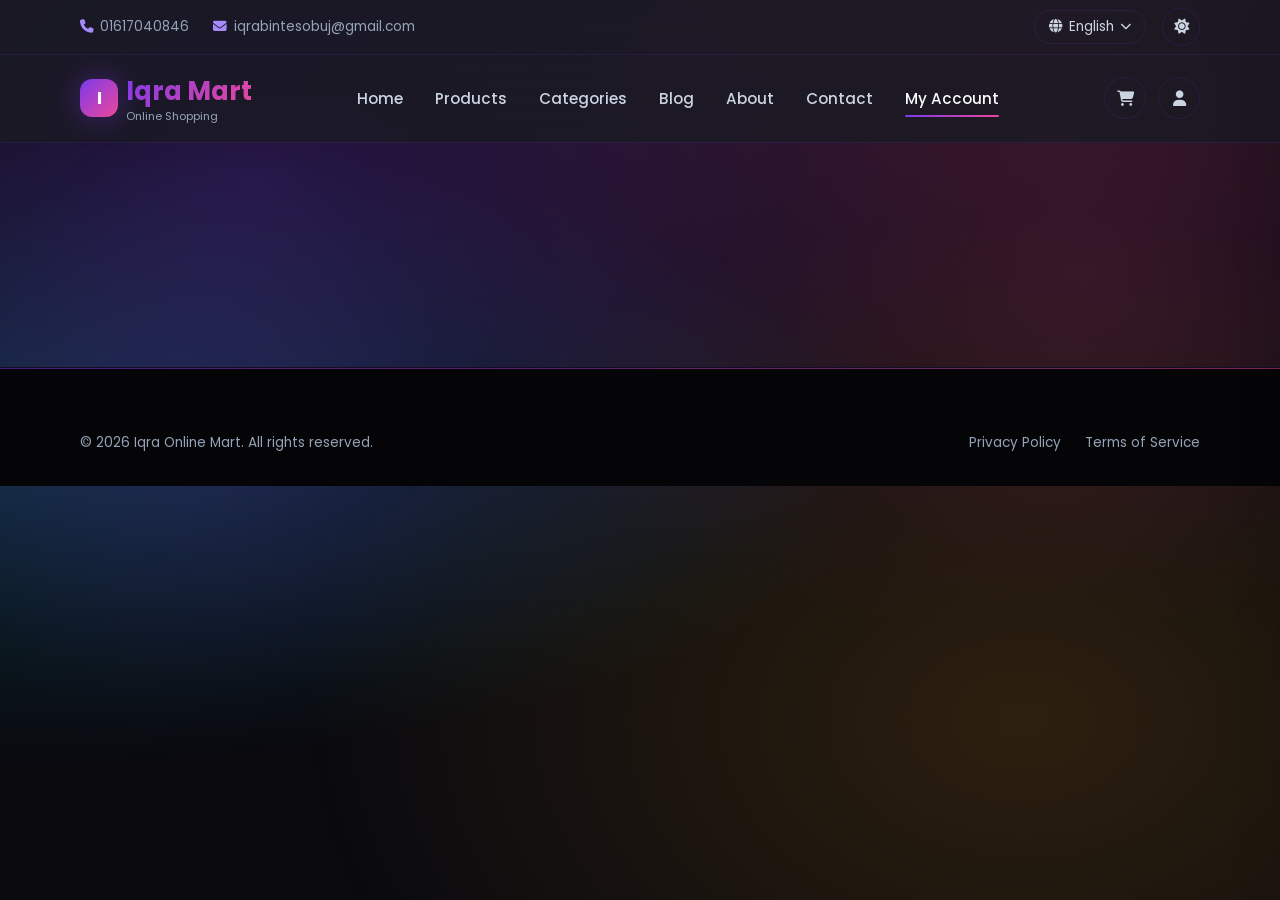
==== account.html @ 0fa026f9 "Add customer login/register, restrict to EN/BN, update contact info - New /account.html with profile" ====
<!DOCTYPE html>
<html lang="en">
<head>
    <meta charset="UTF-8">
    <meta name="viewport" content="width=device-width, initial-scale=1.0">
    <title>My Account - Iqra Online Mart</title>
    <link rel="preconnect" href="https://fonts.googleapis.com">
    <link rel="preconnect" href="https://fonts.gstatic.com" crossorigin>
    <link href="https://fonts.googleapis.com/css2?family=Poppins:wght@300;400;500;600;700;800&display=swap" rel="stylesheet">
    <link rel="stylesheet" href="https://cdnjs.cloudflare.com/ajax/libs/font-awesome/6.4.0/css/all.min.css">
    <link rel="stylesheet" href="styles.css">
</head>
<body>
    <!-- Top Bar -->
    <div class="topbar">
        <div class="container topbar-inner">
            <div class="topbar-info">
                <span><i class="fas fa-phone"></i> 01617040846</span>
                <span><i class="fas fa-envelope"></i> iqrabintesobuj@gmail.com</span>
            </div>
            <div class="topbar-actions">
                <div class="lang-selector">
                    <button id="langBtn" class="lang-btn"><i class="fas fa-globe"></i> <span id="currentLangLabel">English</span> <i class="fas fa-chevron-down" style="font-size:0.7rem"></i></button>
                    <div id="langDropdown" class="lang-dropdown">
                        <button data-lang="en" class="lang-option active">🇬🇧 English</button>
                        <button data-lang="bn" class="lang-option">🇧🇩 বাংলা</button>
                    </div>
                </div>
                <button id="themeToggle" class="theme-toggle"><i class="fas fa-moon"></i></button>
            </div>
        </div>
    </div>

    <!-- Header -->
    <header>
        <div class="container header-inner">
            <a href="index.html" class="logo">
                <div class="logo-mark">I</div>
                <div>
                    <div class="logo-text">Iqra Mart</div>
                    <div class="logo-sub">Online Shopping</div>
                </div>
            </a>
            <nav>
                <ul class="nav-links">
                    <li><a href="index.html" data-i18n="home">Home</a></li>
                    <li><a href="index.html#products" data-i18n="products">Products</a></li>
                    <li><a href="index.html#categories" data-i18n="categories">Categories</a></li>
                    <li><a href="blog.html" data-i18n="blog">Blog</a></li>
                    <li><a href="index.html#about" data-i18n="about">About</a></li>
                    <li><a href="contact.html" data-i18n="contact">Contact</a></li>
                    <li><a href="account.html" class="active" data-i18n="myAccount">My Account</a></li>
                </ul>
            </nav>
            <div class="header-actions">
                <button id="cartBtn" class="icon-btn" title="Cart">
                    <i class="fas fa-shopping-cart"></i>
                    <span class="cart-badge badge" style="display:none">0</span>
                </button>
                <button id="accountBtn" class="icon-btn" title="Account"><i class="fas fa-user"></i></button>
                <button id="mobileMenuBtn" class="mobile-menu-btn"><i class="fas fa-bars"></i></button>
            </div>
        </div>
    </header>

    <!-- Account Section -->
    <section class="section">
        <div class="container">
            <!-- If not logged in, show login prompt -->
            <div id="accountLoggedOut" style="display:none">
                <div class="section-header">
                    <div class="section-tag">🔒 Account Required</div>
                    <h2 class="section-title"><span data-i18n="signInTitle">Welcome back!</span></h2>
                    <p class="section-subtitle" data-i18n="signInPrompt">Sign in to view your orders, profile, and saved addresses.</p>
                </div>
                <div style="max-width:480px;margin:0 auto;">
                    <form id="loginFormPage" class="auth-form">
                        <div class="form-group">
                            <label class="form-label" data-i18n="email">Email</label>
                            <input class="form-input" name="email" type="email" required>
                        </div>
                        <div class="form-group">
                            <label class="form-label" data-i18n="password">Password</label>
                            <input class="form-input" name="password" type="password" required minlength="4">
                        </div>
                        <button type="submit" class="btn btn-lg" style="width:100%;"><i class="fas fa-sign-in-alt"></i> <span data-i18n="signIn">Sign In</span></button>
                        <p class="auth-switch" data-i18n="noAccount">Don't have an account? <a href="#" id="gotoRegister" data-i18n="register">Register</a></p>
                    </form>
                </div>
            </div>

            <!-- If logged in, show dashboard -->
            <div id="accountLoggedIn" style="display:none">
                <div class="section-header">
                    <div class="section-tag">👋 <span data-i18n="welcomeBack">Welcome back!</span></div>
                    <h2 class="section-title"><span id="userGreeting">Hello</span></h2>
                    <p class="section-subtitle" data-i18n="accountDashboardSubtitle">Manage your profile, orders, and addresses.</p>
                </div>

                <div class="account-tabs">
                    <button class="account-tab active" data-pane="profile" data-i18n="profile">Profile</button>
                    <button class="account-tab" data-pane="orders" data-i18n="orders">Orders</button>
                    <button class="account-tab" data-pane="addresses" data-i18n="addresses">Addresses</button>
                    <button class="account-tab" data-pane="security" data-i18n="security">Security</button>
                </div>

                <!-- Profile pane -->
                <div class="account-pane active" data-pane="profile">
                    <form id="profileForm" class="auth-form">
                        <div class="form-row">
                            <div class="form-group">
                                <label class="form-label" data-i18n="firstName">First Name</label>
                                <input class="form-input" name="firstName" required>
                            </div>
                            <div class="form-group">
                                <label class="form-label" data-i18n="lastName">Last Name</label>
                                <input class="form-input" name="lastName" required>
                            </div>
                        </div>
                        <div class="form-group">
                            <label class="form-label" data-i18n="email">Email</label>
                            <input class="form-input" name="email" type="email" required>
                        </div>
                        <div class="form-group">
                            <label class="form-label" data-i18n="phone">Phone</label>
                            <input class="form-input" name="phone" type="tel">
                        </div>
                        <button type="submit" class="btn"><i class="fas fa-save"></i> <span data-i18n="saveChanges">Save Changes</span></button>
                    </form>
                </div>

                <!-- Orders pane -->
                <div class="account-pane" data-pane="orders">
                    <div id="userOrders"></div>
                </div>

                <!-- Addresses pane -->
                <div class="account-pane" data-pane="addresses">
                    <form id="addressForm" class="auth-form">
                        <h3 data-i18n="defaultAddress">Default Address</h3>
                        <div class="form-group">
                            <label class="form-label" data-i18n="address">Address</label>
                            <input class="form-input" name="address" placeholder="House, Road, Area">
                        </div>
                        <div class="form-row">
                            <div class="form-group">
                                <label class="form-label" data-i18n="city">City</label>
                                <input class="form-input" name="city">
                            </div>
                            <div class="form-group">
                                <label class="form-label" data-i18n="zipCode">Zip Code</label>
                                <input class="form-input" name="zip">
                            </div>
                        </div>
                        <button type="submit" class="btn"><i class="fas fa-save"></i> <span data-i18n="saveAddress">Save Address</span></button>
                    </form>
                </div>

                <!-- Security pane -->
                <div class="account-pane" data-pane="security">
                    <form id="passwordForm" class="auth-form">
                        <h3 data-i18n="changePassword">Change Password</h3>
                        <div class="form-group">
                            <label class="form-label" data-i18n="currentPassword">Current Password</label>
                            <input class="form-input" name="currentPassword" type="password" required minlength="4">
                        </div>
                        <div class="form-group">
                            <label class="form-label" data-i18n="newPassword">New Password</label>
                            <input class="form-input" name="newPassword" type="password" required minlength="4">
                        </div>
                        <div class="form-group">
                            <label class="form-label" data-i18n="confirmPassword">Confirm Password</label>
                            <input class="form-input" name="confirmPassword" type="password" required minlength="4">
                        </div>
                        <button type="submit" class="btn"><i class="fas fa-lock"></i> <span data-i18n="updatePassword">Update Password</span></button>
                    </form>
                    <hr style="margin:2rem 0;border-color:var(--border-color)">
                    <button id="logoutBtn" class="btn btn-secondary" style="background:var(--danger);color:white;"><i class="fas fa-sign-out-alt"></i> <span data-i18n="logout">Logout</span></button>
                </div>
            </div>
        </div>
    </section>

    <!-- Footer -->
    <footer>
        <div class="container">
            <div class="footer-bottom" style="border-top:none;padding-top:0;">
                <div>© 2026 Iqra Online Mart. All rights reserved.</div>
                <div class="footer-bottom-links">
                    <a href="#">Privacy Policy</a>
                    <a href="#">Terms of Service</a>
                </div>
            </div>
        </div>
    </footer>

    <!-- Cart Drawer -->
    <div id="cartDrawerOverlay" class="cart-drawer-overlay"></div>
    <div id="cartDrawer" class="cart-drawer">
        <div class="cart-drawer-header">
            <h3><i class="fas fa-shopping-cart"></i> <span data-i18n="cart">Cart</span></h3>
            <button id="cartClose" class="modal-close"><i class="fas fa-times"></i></button>
        </div>
        <div class="cart-drawer-body" id="cartDrawerBody"></div>
        <div class="cart-drawer-footer">
            <div class="cart-total-row">
                <span class="label" data-i18n="total">Total</span>
                <span class="total" id="cartTotalValue">৳0</span>
            </div>
            <button id="checkoutBtn" class="btn btn-lg" style="width:100%;"><i class="fas fa-lock"></i> <span data-i18n="checkout">Checkout</span></button>
        </div>
    </div>

    <!-- Auth Modal (Login / Register) -->
    <div id="authModal" class="modal" aria-hidden="true">
        <div class="modal-content auth-modal-content">
            <button id="authClose" class="modal-close"><i class="fas fa-times"></i></button>
            <div class="auth-tabs">
                <button class="auth-tab active" data-tab="login" data-i18n="signIn">Sign In</button>
                <button class="auth-tab" data-tab="register" data-i18n="register">Register</button>
            </div>
            <form id="loginForm" class="auth-form" data-pane="login">
                <h3 data-i18n="signInTitle">Welcome back!</h3>
                <div class="form-group">
                    <label class="form-label" data-i18n="email">Email</label>
                    <input class="form-input" name="email" type="email" required>
                </div>
                <div class="form-group">
                    <label class="form-label" data-i18n="password">Password</label>
                    <input class="form-input" name="password" type="password" required minlength="4">
                </div>
                <button type="submit" class="btn btn-lg" style="width:100%;"><i class="fas fa-sign-in-alt"></i> <span data-i18n="signIn">Sign In</span></button>
                <p class="auth-switch" data-i18n="noAccount">Don't have an account? <a href="#" data-switch="register" data-i18n="register">Register</a></p>
            </form>
            <form id="registerForm" class="auth-form" data-pane="register" style="display:none">
                <h3 data-i18n="registerTitle">Create your account</h3>
                <div class="form-row">
                    <div class="form-group">
                        <label class="form-label" data-i18n="firstName">First Name</label>
                        <input class="form-input" name="firstName" required>
                    </div>
                    <div class="form-group">
                        <label class="form-label" data-i18n="lastName">Last Name</label>
                        <input class="form-input" name="lastName" required>
                    </div>
                </div>
                <div class="form-group">
                    <label class="form-label" data-i18n="email">Email</label>
                    <input class="form-input" name="email" type="email" required>
                </div>
                <div class="form-group">
                    <label class="form-label" data-i18n="phone">Phone</label>
                    <input class="form-input" name="phone" type="tel" placeholder="01XXXXXXXXX">
                </div>
                <div class="form-group">
                    <label class="form-label" data-i18n="password">Password</label>
                    <input class="form-input" name="password" type="password" required minlength="4">
                </div>
                <div class="form-group">
                    <label class="form-label" data-i18n="confirmPassword">Confirm Password</label>
                    <input class="form-input" name="confirmPassword" type="password" required minlength="4">
                </div>
                <button type="submit" class="btn btn-lg" style="width:100%;"><i class="fas fa-user-plus"></i> <span data-i18n="register">Register</span></button>
                <p class="auth-switch" data-i18n="haveAccount">Already have an account? <a href="#" data-switch="login" data-i18n="signIn">Sign In</a></p>
            </form>
        </div>
    </div>

    <script src="script.js"></script>
    <script>
        document.addEventListener('DOMContentLoaded', () => {
            setTimeout(() => {
                if (window.Auth) Auth.renderAccountPage();
            }, 200);
        });
    </script>
</body>
</html>
---- styles.css ----
/* ============================================
   IQRA ONLINE MART - PROFESSIONAL DARK THEME
   Elegant, colorful, animated, professional
   ============================================ */

* {
    margin: 0;
    padding: 0;
    box-sizing: border-box;
}

:root {
    /* Brand colors */
    --primary: #7c3aed;
    --primary-light: #a78bfa;
    --primary-dark: #5b21b6;
    --secondary: #ec4899;
    --secondary-light: #f472b6;
    --accent: #06b6d4;
    --accent-light: #67e8f9;
    --success: #10b981;
    --warning: #f59e0b;
    --danger: #ef4444;
    --info: #3b82f6;

    /* Dark theme palette */
    --bg-base: #0a0a0f;
    --bg-deep: #050507;
    --bg-surface: #13131a;
    --bg-elevated: #1a1a24;
    --bg-overlay: rgba(26, 26, 36, 0.85);

    /* Text */
    --text-primary: #f8fafc;
    --text-secondary: #cbd5e1;
    --text-tertiary: #94a3b8;
    --text-muted: #64748b;

    /* Borders & shadows */
    --border: rgba(124, 58, 237, 0.15);
    --border-strong: rgba(124, 58, 237, 0.3);
    --shadow-sm: 0 2px 8px rgba(0, 0, 0, 0.3);
    --shadow-md: 0 8px 24px rgba(0, 0, 0, 0.4);
    --shadow-lg: 0 20px 50px rgba(0, 0, 0, 0.5);
    --shadow-glow: 0 0 30px rgba(124, 58, 237, 0.4);

    /* Gradients */
    --gradient-primary: linear-gradient(135deg, #7c3aed 0%, #ec4899 100%);
    --gradient-accent: linear-gradient(135deg, #06b6d4 0%, #7c3aed 100%);
    --gradient-warm: linear-gradient(135deg, #f59e0b 0%, #ec4899 100%);
    --gradient-cool: linear-gradient(135deg, #06b6d4 0%, #10b981 100%);
    --gradient-mesh: radial-gradient(at 20% 20%, rgba(124, 58, 237, 0.25) 0px, transparent 50%),
                     radial-gradient(at 80% 0%, rgba(236, 72, 153, 0.2) 0px, transparent 50%),
                     radial-gradient(at 0% 50%, rgba(6, 182, 212, 0.2) 0px, transparent 50%),
                     radial-gradient(at 80% 80%, rgba(245, 158, 11, 0.15) 0px, transparent 50%);

    /* Motion */
    --t-fast: 0.15s;
    --t-base: 0.3s;
    --t-slow: 0.5s;
    --ease: cubic-bezier(0.4, 0, 0.2, 1);
    --ease-bounce: cubic-bezier(0.68, -0.55, 0.265, 1.55);

    /* Layout */
    --container: 1280px;
    --radius-sm: 8px;
    --radius-md: 12px;
    --radius-lg: 20px;
    --radius-full: 9999px;
}

html {
    scroll-behavior: smooth;
}

body {
    font-family: 'Poppins', system-ui, -apple-system, sans-serif;
    background: var(--bg-base);
    color: var(--text-primary);
    line-height: 1.6;
    overflow-x: hidden;
    min-height: 100vh;
    position: relative;
}

/* Animated background mesh */
body::before {
    content: '';
    position: fixed;
    inset: 0;
    background: var(--gradient-mesh);
    z-index: -2;
    pointer-events: none;
    animation: meshShift 20s ease-in-out infinite alternate;
}

body::after {
    content: '';
    position: fixed;
    inset: 0;
    background-image:
        radial-gradient(circle at 15% 50%, rgba(124, 58, 237, 0.08) 0%, transparent 25%),
        radial-gradient(circle at 85% 30%, rgba(236, 72, 153, 0.08) 0%, transparent 25%);
    z-index: -1;
    pointer-events: none;
}

@keyframes meshShift {
    0% { transform: translate(0, 0) scale(1); }
    50% { transform: translate(-2%, 2%) scale(1.05); }
    100% { transform: translate(2%, -2%) scale(1); }
}

/* Day mode (light theme) */
body.light-mode {
    --bg-base: #fafafa;
    --bg-deep: #f1f5f9;
    --bg-surface: #ffffff;
    --bg-elevated: #ffffff;
    --bg-overlay: rgba(255, 255, 255, 0.85);
    --text-primary: #0f172a;
    --text-secondary: #475569;
    --text-tertiary: #64748b;
    --text-muted: #94a3b8;
    --border: rgba(124, 58, 237, 0.15);
    --border-strong: rgba(124, 58, 237, 0.25);
    --shadow-md: 0 8px 24px rgba(124, 58, 237, 0.08);
    --shadow-lg: 0 20px 50px rgba(124, 58, 237, 0.12);
}

body.light-mode::before {
    background:
        radial-gradient(at 20% 20%, rgba(124, 58, 237, 0.08) 0px, transparent 50%),
        radial-gradient(at 80% 0%, rgba(236, 72, 153, 0.06) 0px, transparent 50%),
        radial-gradient(at 0% 50%, rgba(6, 182, 212, 0.06) 0px, transparent 50%),
        radial-gradient(at 80% 80%, rgba(245, 158, 11, 0.05) 0px, transparent 50%);
}

/* Container */
.container {
    width: 90%;
    max-width: var(--container);
    margin: 0 auto;
    padding: 0 1rem;
}

/* ==================== TOPBAR ==================== */
.topbar {
    background: var(--bg-overlay);
    backdrop-filter: blur(20px);
    border-bottom: 1px solid var(--border);
    padding: 0.5rem 0;
    font-size: 0.85rem;
    position: relative;
    z-index: 50;
}

.topbar-inner {
    display: flex;
    justify-content: space-between;
    align-items: center;
    flex-wrap: wrap;
    gap: 0.5rem;
}

.topbar-info {
    display: flex;
    gap: 1.5rem;
    color: var(--text-tertiary);
}

.topbar-info span {
    display: flex;
    align-items: center;
    gap: 0.4rem;
}

.topbar-info i {
    color: var(--primary-light);
}

.topbar-actions {
    display: flex;
    align-items: center;
    gap: 1rem;
}

/* Language selector */
.lang-selector {
    position: relative;
}

.lang-btn {
    background: transparent;
    border: 1px solid var(--border);
    color: var(--text-secondary);
    padding: 0.35rem 0.85rem;
    border-radius: var(--radius-full);
    cursor: pointer;
    display: flex;
    align-items: center;
    gap: 0.4rem;
    font-size: 0.85rem;
    transition: var(--t-base) var(--ease);
    font-family: inherit;
}

.lang-btn:hover {
    border-color: var(--primary);
    color: var(--primary-light);
    transform: translateY(-1px);
}

.lang-dropdown {
    position: absolute;
    top: calc(100% + 0.5rem);
    right: 0;
    background: var(--bg-elevated);
    border: 1px solid var(--border-strong);
    border-radius: var(--radius-md);
    padding: 0.5rem;
    min-width: 140px;
    box-shadow: var(--shadow-lg);
    display: none;
    z-index: 100;
    backdrop-filter: blur(20px);
    animation: dropdownIn var(--t-base) var(--ease);
}

.lang-dropdown.active {
    display: block;
}

@keyframes dropdownIn {
    from { opacity: 0; transform: translateY(-8px) scale(0.95); }
    to { opacity: 1; transform: translateY(0) scale(1); }
}

.lang-option {
    background: transparent;
    border: none;
    color: var(--text-secondary);
    padding: 0.5rem 0.85rem;
    width: 100%;
    text-align: left;
    border-radius: var(--radius-sm);
    cursor: pointer;
    font-size: 0.85rem;
    transition: var(--t-fast) var(--ease);
    font-family: inherit;
    display: flex;
    align-items: center;
    gap: 0.5rem;
}

.lang-option:hover, .lang-option.active {
    background: var(--gradient-primary);
    color: white;
}

/* Theme toggle */
.theme-toggle {
    background: transparent;
    border: 1px solid var(--border);
    color: var(--text-secondary);
    width: 38px;
    height: 38px;
    border-radius: var(--radius-full);
    cursor: pointer;
    transition: var(--t-base) var(--ease);
    display: flex;
    align-items: center;
    justify-content: center;
    font-size: 0.95rem;
}

.theme-toggle:hover {
    border-color: var(--primary);
    color: var(--primary-light);
    transform: rotate(15deg) scale(1.05);
}

/* ==================== HEADER ==================== */
header {
    background: var(--bg-overlay);
    backdrop-filter: blur(20px);
    border-bottom: 1px solid var(--border);
    position: sticky;
    top: 0;
    z-index: 40;
    padding: 1rem 0;
    transition: var(--t-base) var(--ease);
}

header.scrolled {
    padding: 0.7rem 0;
    box-shadow: var(--shadow-md);
}

.header-inner {
    display: flex;
    align-items: center;
    justify-content: space-between;
    gap: 2rem;
}

.logo {
    font-size: 1.6rem;
    font-weight: 700;
    display: flex;
    align-items: center;
    gap: 0.5rem;
    text-decoration: none;
    color: var(--text-primary);
}

.logo-mark {
    width: 38px;
    height: 38px;
    background: var(--gradient-primary);
    border-radius: var(--radius-md);
    display: flex;
    align-items: center;
    justify-content: center;
    color: white;
    font-weight: 700;
    font-size: 1.1rem;
    box-shadow: var(--shadow-glow);
    animation: pulseGlow 3s ease-in-out infinite;
}

@keyframes pulseGlow {
    0%, 100% { box-shadow: 0 0 20px rgba(124, 58, 237, 0.4); }
    50% { box-shadow: 0 0 30px rgba(236, 72, 153, 0.6); }
}

.logo-text {
    background: var(--gradient-primary);
    -webkit-background-clip: text;
    background-clip: text;
    -webkit-text-fill-color: transparent;
}

.logo-sub {
    font-size: 0.7rem;
    color: var(--text-tertiary);
    font-weight: 400;
    margin-top: -4px;
}

.nav-links {
    display: flex;
    list-style: none;
    gap: 2rem;
    align-items: center;
}

.nav-links a {
    color: var(--text-secondary);
    text-decoration: none;
    font-weight: 500;
    font-size: 0.95rem;
    position: relative;
    padding: 0.5rem 0;
    transition: var(--t-base) var(--ease);
}

.nav-links a::after {
    content: '';
    position: absolute;
    bottom: 0;
    left: 50%;
    width: 0;
    height: 2px;
    background: var(--gradient-primary);
    transition: var(--t-base) var(--ease);
    transform: translateX(-50%);
    border-radius: 2px;
}

.nav-links a:hover, .nav-links a.active {
    color: var(--text-primary);
}

.nav-links a:hover::after, .nav-links a.active::after {
    width: 100%;
}

.header-actions {
    display: flex;
    gap: 0.75rem;
    align-items: center;
}

.icon-btn {
    background: transparent;
    border: 1px solid var(--border);
    color: var(--text-secondary);
    width: 42px;
    height: 42px;
    border-radius: var(--radius-full);
    cursor: pointer;
    transition: var(--t-base) var(--ease);
    display: flex;
    align-items: center;
    justify-content: center;
    position: relative;
    font-family: inherit;
    font-size: 0.95rem;
}

.icon-btn:hover {
    background: var(--gradient-primary);
    border-color: transparent;
    color: white;
    transform: translateY(-2px);
    box-shadow: var(--shadow-glow);
}

.icon-btn .badge {
    position: absolute;
    top: -4px;
    right: -4px;
    background: var(--secondary);
    color: white;
    font-size: 0.65rem;
    font-weight: 700;
    min-width: 18px;
    height: 18px;
    border-radius: var(--radius-full);
    display: flex;
    align-items: center;
    justify-content: center;
    padding: 0 5px;
    border: 2px solid var(--bg-base);
}

.btn {
    background: var(--gradient-primary);
    color: white;
    border: none;
    padding: 0.65rem 1.5rem;
    border-radius: var(--radius-full);
    font-weight: 600;
    font-size: 0.9rem;
    cursor: pointer;
    transition: var(--t-base) var(--ease);
    display: inline-flex;
    align-items: center;
    gap: 0.5rem;
    text-decoration: none;
    font-family: inherit;
    position: relative;
    overflow: hidden;
}

.btn::before {
    content: '';
    position: absolute;
    inset: 0;
    background: var(--gradient-accent);
    opacity: 0;
    transition: var(--t-base) var(--ease);
}

.btn span, .btn i {
    position: relative;
    z-index: 1;
}

.btn:hover {
    transform: translateY(-2px);
    box-shadow: var(--shadow-glow);
}

.btn:hover::before {
    opacity: 1;
}

.btn-outline {
    background: transparent;
    border: 1.5px solid var(--border-strong);
    color: var(--text-primary);
}

.btn-outline::before {
    background: var(--gradient-primary);
}

.btn-outline:hover {
    border-color: transparent;
}

.btn-ghost {
    background: transparent;
    color: var(--text-secondary);
    border: 1px solid var(--border);
}

.btn-ghost::before {
    background: var(--bg-elevated);
}

.btn-ghost:hover {
    color: var(--text-primary);
}

.btn-sm {
    padding: 0.45rem 1rem;
    font-size: 0.85rem;
}

.btn-lg {
    padding: 0.85rem 2rem;
    font-size: 1rem;
}

/* ==================== HERO ==================== */
.hero {
    padding: 5rem 0 4rem;
    position: relative;
    overflow: hidden;
}

.hero-inner {
    display: grid;
    grid-template-columns: 1.2fr 1fr;
    gap: 4rem;
    align-items: center;
}

.hero-badge {
    display: inline-flex;
    align-items: center;
    gap: 0.5rem;
    padding: 0.4rem 1rem;
    background: rgba(124, 58, 237, 0.15);
    border: 1px solid var(--border-strong);
    border-radius: var(--radius-full);
    color: var(--primary-light);
    font-size: 0.85rem;
    font-weight: 500;
    margin-bottom: 1.5rem;
    animation: fadeUp 0.6s var(--ease) both;
}

.hero-badge i {
    color: var(--accent);
}

.hero h1 {
    font-size: clamp(2.2rem, 5vw, 3.8rem);
    font-weight: 700;
    line-height: 1.15;
    margin-bottom: 1.25rem;
    animation: fadeUp 0.7s var(--ease) 0.1s both;
}

.hero h1 .gradient-text {
    background: var(--gradient-primary);
    -webkit-background-clip: text;
    background-clip: text;
    -webkit-text-fill-color: transparent;
    display: inline-block;
}

.hero h1 .gradient-text-2 {
    background: var(--gradient-accent);
    -webkit-background-clip: text;
    background-clip: text;
    -webkit-text-fill-color: transparent;
    display: inline-block;
}

.hero p {
    font-size: 1.1rem;
    color: var(--text-secondary);
    margin-bottom: 2rem;
    max-width: 540px;
    animation: fadeUp 0.7s var(--ease) 0.2s both;
}

.hero-actions {
    display: flex;
    gap: 1rem;
    flex-wrap: wrap;
    margin-bottom: 2.5rem;
    animation: fadeUp 0.7s var(--ease) 0.3s both;
}

.hero-stats {
    display: grid;
    grid-template-columns: repeat(3, 1fr);
    gap: 2rem;
    padding-top: 2rem;
    border-top: 1px solid var(--border);
    animation: fadeUp 0.7s var(--ease) 0.4s both;
}

.hero-stat {
    display: flex;
    flex-direction: column;
}

.hero-stat-value {
    font-size: 1.6rem;
    font-weight: 700;
    background: var(--gradient-primary);
    -webkit-background-clip: text;
    background-clip: text;
    -webkit-text-fill-color: transparent;
}

.hero-stat-label {
    font-size: 0.85rem;
    color: var(--text-tertiary);
    margin-top: 0.25rem;
}

@keyframes fadeUp {
    from { opacity: 0; transform: translateY(20px); }
    to { opacity: 1; transform: translateY(0); }
}

/* Hero visual */
.hero-visual {
    position: relative;
    height: 480px;
    animation: fadeUp 0.8s var(--ease) 0.2s both;
}

.hero-orb {
    position: absolute;
    top: 50%;
    left: 50%;
    transform: translate(-50%, -50%);
    width: 380px;
    height: 380px;
    background: var(--gradient-primary);
    border-radius: 50%;
    filter: blur(60px);
    opacity: 0.5;
    animation: orbFloat 6s ease-in-out infinite;
}

@keyframes orbFloat {
    0%, 100% { transform: translate(-50%, -50%) scale(1); }
    50% { transform: translate(-45%, -55%) scale(1.1); }
}

.hero-card {
    position: absolute;
    background: var(--bg-elevated);
    border: 1px solid var(--border-strong);
    border-radius: var(--radius-lg);
    padding: 1rem 1.25rem;
    box-shadow: var(--shadow-lg);
    backdrop-filter: blur(20px);
    display: flex;
    align-items: center;
    gap: 0.75rem;
    font-size: 0.85rem;
    animation: cardFloat 4s ease-in-out infinite;
}

.hero-card-1 {
    top: 10%;
    left: 5%;
    animation-delay: 0s;
}

.hero-card-2 {
    top: 25%;
    right: 0;
    animation-delay: 1s;
}

.hero-card-3 {
    bottom: 15%;
    left: 10%;
    animation-delay: 2s;
}

.hero-card-4 {
    bottom: 25%;
    right: 8%;
    animation-delay: 3s;
}

@keyframes cardFloat {
    0%, 100% { transform: translateY(0); }
    50% { transform: translateY(-12px); }
}

.hero-card-icon {
    width: 40px;
    height: 40px;
    border-radius: var(--radius-md);
    background: var(--gradient-primary);
    display: flex;
    align-items: center;
    justify-content: center;
    color: white;
    flex-shrink: 0;
}

.hero-card-icon.green { background: var(--gradient-cool); }
.hero-card-icon.warm { background: var(--gradient-warm); }
.hero-card-icon.accent { background: var(--gradient-accent); }

.hero-card-text strong {
    display: block;
    color: var(--text-primary);
    font-size: 0.9rem;
}

.hero-card-text small {
    color: var(--text-tertiary);
    font-size: 0.75rem;
}

/* Floating shapes */
.floating-shape {
    position: absolute;
    background: var(--gradient-primary);
    border-radius: 50%;
    opacity: 0.6;
    animation: shapeFloat 8s ease-in-out infinite;
}

.shape-1 { width: 20px; height: 20px; top: 15%; left: 25%; animation-delay: 0s; }
.shape-2 { width: 12px; height: 12px; top: 70%; left: 30%; background: var(--gradient-accent); animation-delay: 1s; }
.shape-3 { width: 16px; height: 16px; top: 30%; right: 20%; background: var(--gradient-warm); animation-delay: 2s; }
.shape-4 { width: 10px; height: 10px; bottom: 30%; right: 30%; animation-delay: 3s; }

@keyframes shapeFloat {
    0%, 100% { transform: translate(0, 0) rotate(0deg); }
    25% { transform: translate(10px, -10px) rotate(90deg); }
    50% { transform: translate(0, -20px) rotate(180deg); }
    75% { transform: translate(-10px, -10px) rotate(270deg); }
}

/* ==================== SECTIONS ==================== */
.section {
    padding: 5rem 0;
    position: relative;
}

.section-header {
    text-align: center;
    margin-bottom: 3rem;
}

.section-tag {
    display: inline-block;
    padding: 0.4rem 1rem;
    background: rgba(124, 58, 237, 0.12);
    color: var(--primary-light);
    border-radius: var(--radius-full);
    font-size: 0.8rem;
    font-weight: 600;
    letter-spacing: 1px;
    text-transform: uppercase;
    margin-bottom: 1rem;
    border: 1px solid var(--border);
}

.section-title {
    font-size: clamp(1.8rem, 3.5vw, 2.6rem);
    font-weight: 700;
    margin-bottom: 0.75rem;
    line-height: 1.2;
}

.section-title .gradient-text {
    background: var(--gradient-primary);
    -webkit-background-clip: text;
    background-clip: text;
    -webkit-text-fill-color: transparent;
}

.section-subtitle {
    color: var(--text-secondary);
    font-size: 1.05rem;
    max-width: 600px;
    margin: 0 auto;
}

/* ==================== CATEGORIES ==================== */
.categories-grid {
    display: grid;
    grid-template-columns: repeat(auto-fit, minmax(180px, 1fr));
    gap: 1.5rem;
}

.category-card {
    background: var(--bg-elevated);
    border: 1px solid var(--border);
    border-radius: var(--radius-lg);
    padding: 2rem 1.5rem;
    text-align: center;
    cursor: pointer;
    transition: var(--t-base) var(--ease);
    position: relative;
    overflow: hidden;
    text-decoration: none;
    color: inherit;
    display: block;
}

.category-card::before {
    content: '';
    position: absolute;
    inset: 0;
    background: var(--gradient-primary);
    opacity: 0;
    transition: var(--t-base) var(--ease);
    z-index: -1;
}

.category-card:hover {
    transform: translateY(-8px);
    border-color: var(--primary);
    box-shadow: var(--shadow-glow);
}

.category-icon {
    width: 60px;
    height: 60px;
    margin: 0 auto 1rem;
    background: rgba(124, 58, 237, 0.12);
    border-radius: var(--radius-md);
    display: flex;
    align-items: center;
    justify-content: center;
    color: var(--primary-light);
    font-size: 1.5rem;
    transition: var(--t-base) var(--ease);
}

.category-card:hover .category-icon {
    background: var(--gradient-primary);
    color: white;
    transform: scale(1.1) rotate(-5deg);
}

.category-card h3 {
    font-size: 1.05rem;
    margin-bottom: 0.4rem;
    color: var(--text-primary);
}

.category-card p {
    font-size: 0.8rem;
    color: var(--text-tertiary);
}

.category-card .count {
    margin-top: 0.5rem;
    font-size: 0.75rem;
    color: var(--accent-light);
    font-weight: 600;
}

/* ==================== PRODUCTS ==================== */
.products-toolbar {
    display: flex;
    justify-content: space-between;
    align-items: center;
    margin-bottom: 2rem;
    flex-wrap: wrap;
    gap: 1rem;
}

.filter-tabs {
    display: flex;
    gap: 0.5rem;
    flex-wrap: wrap;
}

.filter-tab {
    padding: 0.5rem 1rem;
    background: var(--bg-elevated);
    border: 1px solid var(--border);
    color: var(--text-secondary);
    border-radius: var(--radius-full);
    cursor: pointer;
    font-size: 0.85rem;
    transition: var(--t-base) var(--ease);
    font-family: inherit;
    font-weight: 500;
}

.filter-tab:hover, .filter-tab.active {
    background: var(--gradient-primary);
    color: white;
    border-color: transparent;
    transform: translateY(-1px);
}

.sort-select {
    padding: 0.5rem 1rem;
    background: var(--bg-elevated);
    border: 1px solid var(--border);
    color: var(--text-primary);
    border-radius: var(--radius-full);
    cursor: pointer;
    font-family: inherit;
    font-size: 0.85rem;
    outline: none;
    transition: var(--t-base) var(--ease);
}

.sort-select:hover {
    border-color: var(--primary);
}

.products-grid {
    display: grid;
    grid-template-columns: repeat(auto-fill, minmax(260px, 1fr));
    gap: 1.5rem;
}

.product-card {
    background: var(--bg-elevated);
    border: 1px solid var(--border);
    border-radius: var(--radius-lg);
    overflow: hidden;
    transition: var(--t-base) var(--ease);
    cursor: pointer;
    position: relative;
    animation: fadeUp 0.5s var(--ease) both;
}

.product-card:hover {
    transform: translateY(-6px);
    border-color: var(--primary);
    box-shadow: var(--shadow-glow);
}

.product-image {
    aspect-ratio: 1;
    background: linear-gradient(135deg, rgba(124, 58, 237, 0.1), rgba(236, 72, 153, 0.1));
    display: flex;
    align-items: center;
    justify-content: center;
    position: relative;
    overflow: hidden;
}

.product-image i {
    font-size: 4rem;
    background: var(--gradient-primary);
    -webkit-background-clip: text;
    background-clip: text;
    -webkit-text-fill-color: transparent;
    transition: var(--t-base) var(--ease);
}

.product-card:hover .product-image i {
    transform: scale(1.15) rotate(-5deg);
}

.product-badge {
    position: absolute;
    top: 0.75rem;
    left: 0.75rem;
    padding: 0.25rem 0.7rem;
    border-radius: var(--radius-full);
    font-size: 0.7rem;
    font-weight: 700;
    text-transform: uppercase;
    letter-spacing: 0.5px;
    color: white;
}

.product-badge.new { background: var(--gradient-cool); }
.product-badge.sale { background: var(--gradient-warm); }
.product-badge.hot { background: var(--gradient-primary); }

.product-actions-overlay {
    position: absolute;
    top: 0.75rem;
    right: 0.75rem;
    display: flex;
    flex-direction: column;
    gap: 0.5rem;
    opacity: 0;
    transform: translateX(10px);
    transition: var(--t-base) var(--ease);
}

.product-card:hover .product-actions-overlay {
    opacity: 1;
    transform: translateX(0);
}

.product-action-btn {
    width: 36px;
    height: 36px;
    background: var(--bg-elevated);
    border: 1px solid var(--border);
    border-radius: var(--radius-full);
    display: flex;
    align-items: center;
    justify-content: center;
    color: var(--text-secondary);
    cursor: pointer;
    transition: var(--t-fast) var(--ease);
    backdrop-filter: blur(10px);
}

.product-action-btn:hover {
    background: var(--gradient-primary);
    color: white;
    border-color: transparent;
    transform: scale(1.1);
}

.product-info {
    padding: 1.25rem;
}

.product-category {
    font-size: 0.75rem;
    color: var(--accent-light);
    font-weight: 600;
    text-transform: uppercase;
    letter-spacing: 0.5px;
    margin-bottom: 0.4rem;
}

.product-title {
    font-size: 1rem;
    font-weight: 600;
    margin-bottom: 0.5rem;
    color: var(--text-primary);
    overflow: hidden;
    text-overflow: ellipsis;
    display: -webkit-box;
    -webkit-line-clamp: 1;
    -webkit-box-orient: vertical;
}

.product-rating {
    display: flex;
    align-items: center;
    gap: 0.4rem;
    margin-bottom: 0.75rem;
    font-size: 0.85rem;
}

.product-rating .stars {
    color: var(--warning);
}

.product-rating .count {
    color: var(--text-tertiary);
    font-size: 0.8rem;
}

.product-price-row {
    display: flex;
    justify-content: space-between;
    align-items: center;
    margin-bottom: 1rem;
}

.product-price {
    font-size: 1.25rem;
    font-weight: 700;
    background: var(--gradient-primary);
    -webkit-background-clip: text;
    background-clip: text;
    -webkit-text-fill-color: transparent;
}

.product-price-old {
    text-decoration: line-through;
    color: var(--text-muted);
    font-size: 0.85rem;
    margin-left: 0.5rem;
    font-weight: 400;
    -webkit-text-fill-color: var(--text-muted);
}

.add-cart-btn {
    width: 100%;
    background: var(--bg-base);
    border: 1px solid var(--border-strong);
    color: var(--text-primary);
    padding: 0.65rem;
    border-radius: var(--radius-md);
    cursor: pointer;
    font-weight: 600;
    font-size: 0.85rem;
    transition: var(--t-base) var(--ease);
    display: flex;
    align-items: center;
    justify-content: center;
    gap: 0.5rem;
    font-family: inherit;
}

.add-cart-btn:hover {
    background: var(--gradient-primary);
    color: white;
    border-color: transparent;
    transform: translateY(-1px);
}

/* Loading state */
.loading-state {
    text-align: center;
    padding: 3rem;
    color: var(--text-tertiary);
}

.loading-spinner {
    width: 50px;
    height: 50px;
    border: 3px solid var(--border);
    border-top-color: var(--primary);
    border-radius: 50%;
    margin: 0 auto 1rem;
    animation: spin 0.8s linear infinite;
}

@keyframes spin {
    to { transform: rotate(360deg); }
}

/* Empty state */
.empty-state {
    text-align: center;
    padding: 4rem 2rem;
    color: var(--text-tertiary);
}

.empty-state i {
    font-size: 4rem;
    margin-bottom: 1rem;
    opacity: 0.3;
}

.empty-state h3 {
    color: var(--text-secondary);
    margin-bottom: 0.5rem;
}

/* ==================== FEATURES ==================== */
.features-grid {
    display: grid;
    grid-template-columns: repeat(auto-fit, minmax(220px, 1fr));
    gap: 1.5rem;
}

.feature-card {
    background: var(--bg-elevated);
    border: 1px solid var(--border);
    border-radius: var(--radius-lg);
    padding: 2rem 1.5rem;
    text-align: center;
    transition: var(--t-base) var(--ease);
}

.feature-card:hover {
    transform: translateY(-4px);
    border-color: var(--primary);
    box-shadow: var(--shadow-md);
}

.feature-icon {
    width: 70px;
    height: 70px;
    margin: 0 auto 1.25rem;
    background: rgba(124, 58, 237, 0.12);
    border-radius: var(--radius-full);
    display: flex;
    align-items: center;
    justify-content: center;
    color: var(--primary-light);
    font-size: 1.6rem;
    transition: var(--t-base) var(--ease);
}

.feature-card:hover .feature-icon {
    background: var(--gradient-primary);
    color: white;
    transform: rotate(360deg);
}

.feature-card h3 {
    margin-bottom: 0.5rem;
    font-size: 1.1rem;
}

.feature-card p {
    color: var(--text-tertiary);
    font-size: 0.9rem;
}

/* ==================== NEWSLETTER ==================== */
.newsletter {
    background: var(--bg-elevated);
    border: 1px solid var(--border);
    border-radius: var(--radius-lg);
    padding: 3rem 2rem;
    text-align: center;
    position: relative;
    overflow: hidden;
}

.newsletter::before {
    content: '';
    position: absolute;
    inset: 0;
    background: var(--gradient-primary);
    opacity: 0.05;
    z-index: -1;
}

.newsletter h2 {
    font-size: clamp(1.6rem, 3vw, 2.2rem);
    margin-bottom: 0.75rem;
}

.newsletter p {
    color: var(--text-secondary);
    margin-bottom: 2rem;
    max-width: 500px;
    margin-left: auto;
    margin-right: auto;
}

.newsletter-form {
    display: flex;
    gap: 0.75rem;
    max-width: 500px;
    margin: 0 auto;
    flex-wrap: wrap;
    justify-content: center;
}

.newsletter-input {
    flex: 1;
    min-width: 240px;
    padding: 0.85rem 1.25rem;
    background: var(--bg-base);
    border: 1px solid var(--border-strong);
    border-radius: var(--radius-full);
    color: var(--text-primary);
    font-family: inherit;
    font-size: 0.95rem;
    outline: none;
    transition: var(--t-base) var(--ease);
}

.newsletter-input:focus {
    border-color: var(--primary);
    box-shadow: 0 0 0 3px rgba(124, 58, 237, 0.2);
}

/* ==================== TESTIMONIALS ==================== */
.testimonials-grid {
    display: grid;
    grid-template-columns: repeat(auto-fit, minmax(280px, 1fr));
    gap: 1.5rem;
}

.testimonial-card {
    background: var(--bg-elevated);
    border: 1px solid var(--border);
    border-radius: var(--radius-lg);
    padding: 1.75rem;
    transition: var(--t-base) var(--ease);
    position: relative;
}

.testimonial-card:hover {
    transform: translateY(-4px);
    border-color: var(--primary);
    box-shadow: var(--shadow-md);
}

.testimonial-quote {
    color: var(--primary-light);
    font-size: 2rem;
    margin-bottom: 0.5rem;
    opacity: 0.6;
}

.testimonial-text {
    color: var(--text-secondary);
    font-size: 0.95rem;
    line-height: 1.7;
    margin-bottom: 1.25rem;
    font-style: italic;
}

.testimonial-author {
    display: flex;
    align-items: center;
    gap: 0.75rem;
}

.testimonial-avatar {
    width: 44px;
    height: 44px;
    border-radius: var(--radius-full);
    background: var(--gradient-primary);
    display: flex;
    align-items: center;
    justify-content: center;
    color: white;
    font-weight: 700;
    font-size: 1rem;
}

.testimonial-info strong {
    display: block;
    color: var(--text-primary);
    font-size: 0.95rem;
}

.testimonial-info small {
    color: var(--text-tertiary);
    font-size: 0.8rem;
}

.testimonial-rating {
    margin-top: 0.75rem;
    color: var(--warning);
    font-size: 0.85rem;
}

/* ==================== BLOG ==================== */
.blog-grid {
    display: grid;
    grid-template-columns: repeat(auto-fit, minmax(280px, 1fr));
    gap: 1.5rem;
}

.blog-card {
    background: var(--bg-elevated);
    border: 1px solid var(--border);
    border-radius: var(--radius-lg);
    overflow: hidden;
    transition: var(--t-base) var(--ease);
    cursor: pointer;
    text-decoration: none;
    color: inherit;
    display: block;
}

.blog-card:hover {
    transform: translateY(-4px);
    border-color: var(--primary);
    box-shadow: var(--shadow-glow);
}

.blog-image {
    aspect-ratio: 16/10;
    background: var(--gradient-accent);
    display: flex;
    align-items: center;
    justify-content: center;
    position: relative;
    overflow: hidden;
}

.blog-image i {
    font-size: 3rem;
    color: rgba(255,255,255,0.8);
}

.blog-content {
    padding: 1.5rem;
}

.blog-meta {
    display: flex;
    gap: 1rem;
    font-size: 0.8rem;
    color: var(--text-tertiary);
    margin-bottom: 0.75rem;
}

.blog-meta span {
    display: flex;
    align-items: center;
    gap: 0.3rem;
}

.blog-category {
    color: var(--accent-light) !important;
    font-weight: 600;
}

.blog-title {
    font-size: 1.15rem;
    margin-bottom: 0.5rem;
    color: var(--text-primary);
    line-height: 1.3;
}

.blog-excerpt {
    color: var(--text-tertiary);
    font-size: 0.9rem;
    line-height: 1.6;
    margin-bottom: 1rem;
}

.blog-link {
    color: var(--primary-light);
    font-weight: 600;
    font-size: 0.85rem;
    display: inline-flex;
    align-items: center;
    gap: 0.3rem;
    transition: var(--t-base) var(--ease);
}

.blog-card:hover .blog-link {
    gap: 0.6rem;
}

/* ==================== FOOTER ==================== */
footer {
    background: var(--bg-deep);
    border-top: 1px solid var(--border);
    padding: 4rem 0 2rem;
    margin-top: 4rem;
    position: relative;
}

footer::before {
    content: '';
    position: absolute;
    top: 0;
    left: 0;
    right: 0;
    height: 1px;
    background: var(--gradient-primary);
    opacity: 0.5;
}

.footer-grid {
    display: grid;
    grid-template-columns: 2fr 1fr 1fr 1fr;
    gap: 3rem;
    margin-bottom: 3rem;
}

.footer-brand p {
    color: var(--text-tertiary);
    font-size: 0.9rem;
    margin: 1rem 0 1.5rem;
    line-height: 1.7;
}

.footer-social {
    display: flex;
    gap: 0.75rem;
}

.footer-social a {
    width: 40px;
    height: 40px;
    border-radius: var(--radius-md);
    background: var(--bg-elevated);
    border: 1px solid var(--border);
    display: flex;
    align-items: center;
    justify-content: center;
    color: var(--text-secondary);
    transition: var(--t-base) var(--ease);
    text-decoration: none;
}

.footer-social a:hover {
    background: var(--gradient-primary);
    border-color: transparent;
    color: white;
    transform: translateY(-3px);
}

.footer-section h4 {
    color: var(--text-primary);
    font-size: 1rem;
    margin-bottom: 1.25rem;
    position: relative;
    padding-bottom: 0.75rem;
}

.footer-section h4::after {
    content: '';
    position: absolute;
    bottom: 0;
    left: 0;
    width: 30px;
    height: 2px;
    background: var(--gradient-primary);
    border-radius: 2px;
}

.footer-links {
    list-style: none;
    display: flex;
    flex-direction: column;
    gap: 0.75rem;
}

.footer-links a {
    color: var(--text-tertiary);
    text-decoration: none;
    font-size: 0.9rem;
    transition: var(--t-base) var(--ease);
    display: inline-flex;
    align-items: center;
    gap: 0.4rem;
}

.footer-links a:hover {
    color: var(--primary-light);
    transform: translateX(4px);
}

.footer-contact-item {
    display: flex;
    align-items: center;
    gap: 0.75rem;
    color: var(--text-tertiary);
    font-size: 0.9rem;
    margin-bottom: 0.85rem;
}

.footer-contact-item i {
    color: var(--primary-light);
    width: 18px;
}

.footer-bottom {
    padding-top: 2rem;
    border-top: 1px solid var(--border);
    display: flex;
    justify-content: space-between;
    align-items: center;
    flex-wrap: wrap;
    gap: 1rem;
    color: var(--text-tertiary);
    font-size: 0.85rem;
}

.footer-bottom-links {
    display: flex;
    gap: 1.5rem;
}

.footer-bottom-links a {
    color: var(--text-tertiary);
    text-decoration: none;
    transition: var(--t-base) var(--ease);
}

.footer-bottom-links a:hover {
    color: var(--primary-light);
}

/* ==================== MODALS ==================== */
.modal {
    position: fixed;
    inset: 0;
    background: rgba(0, 0, 0, 0.7);
    backdrop-filter: blur(8px);
    display: none;
    align-items: center;
    justify-content: center;
    z-index: 200;
    padding: 1rem;
    animation: fadeIn var(--t-base) var(--ease);
}

.modal.active {
    display: flex;
}

.modal-content {
    background: var(--bg-elevated);
    border: 1px solid var(--border-strong);
    border-radius: var(--radius-lg);
    padding: 2rem;
    max-width: 600px;
    width: 100%;
    max-height: 90vh;
    overflow-y: auto;
    position: relative;
    animation: modalIn var(--t-base) var(--ease-bounce);
}

@keyframes modalIn {
    from { opacity: 0; transform: scale(0.9) translateY(20px); }
    to { opacity: 1; transform: scale(1) translateY(0); }
}

@keyframes fadeIn {
    from { opacity: 0; }
    to { opacity: 1; }
}

.modal-close {
    position: absolute;
    top: 1rem;
    right: 1rem;
    background: transparent;
    border: none;
    color: var(--text-tertiary);
    width: 36px;
    height: 36px;
    border-radius: var(--radius-full);
    cursor: pointer;
    transition: var(--t-base) var(--ease);
    display: flex;
    align-items: center;
    justify-content: center;
    font-size: 1.2rem;
}

.modal-close:hover {
    background: var(--bg-base);
    color: var(--text-primary);
    transform: rotate(90deg);
}

.modal h2 {
    margin-bottom: 1.5rem;
    font-size: 1.5rem;
}

/* Form elements */
.form-group {
    margin-bottom: 1.25rem;
}

.form-label {
    display: block;
    margin-bottom: 0.5rem;
    color: var(--text-secondary);
    font-size: 0.9rem;
    font-weight: 500;
}

.form-input, .form-textarea, .form-select {
    width: 100%;
    padding: 0.75rem 1rem;
    background: var(--bg-base);
    border: 1px solid var(--border-strong);
    border-radius: var(--radius-md);
    color: var(--text-primary);
    font-family: inherit;
    font-size: 0.95rem;
    outline: none;
    transition: var(--t-base) var(--ease);
}

.form-input:focus, .form-textarea:focus, .form-select:focus {
    border-color: var(--primary);
    box-shadow: 0 0 0 3px rgba(124, 58, 237, 0.2);
}

.form-textarea {
    min-height: 100px;
    resize: vertical;
}

/* ==================== CART DRAWER ==================== */
.cart-drawer {
    position: fixed;
    top: 0;
    right: -450px;
    width: 100%;
    max-width: 420px;
    height: 100vh;
    background: var(--bg-elevated);
    border-left: 1px solid var(--border-strong);
    z-index: 250;
    transition: var(--t-slow) var(--ease);
    display: flex;
    flex-direction: column;
    box-shadow: var(--shadow-lg);
}

.cart-drawer.active {
    right: 0;
}

.cart-drawer-overlay {
    position: fixed;
    inset: 0;
    background: rgba(0, 0, 0, 0.6);
    backdrop-filter: blur(4px);
    z-index: 240;
    opacity: 0;
    pointer-events: none;
    transition: var(--t-base) var(--ease);
}

.cart-drawer-overlay.active {
    opacity: 1;
    pointer-events: auto;
}

.cart-drawer-header {
    padding: 1.5rem;
    border-bottom: 1px solid var(--border);
    display: flex;
    justify-content: space-between;
    align-items: center;
}

.cart-drawer-header h3 {
    font-size: 1.2rem;
    display: flex;
    align-items: center;
    gap: 0.5rem;
}

.cart-drawer-body {
    flex: 1;
    overflow-y: auto;
    padding: 1rem 1.5rem;
}

.cart-item {
    display: flex;
    gap: 1rem;
    padding: 1rem 0;
    border-bottom: 1px solid var(--border);
}

.cart-item-image {
    width: 70px;
    height: 70px;
    background: rgba(124, 58, 237, 0.1);
    border-radius: var(--radius-md);
    display: flex;
    align-items: center;
    justify-content: center;
    flex-shrink: 0;
}

.cart-item-image i {
    font-size: 1.5rem;
    background: var(--gradient-primary);
    -webkit-background-clip: text;
    background-clip: text;
    -webkit-text-fill-color: transparent;
}

.cart-item-info {
    flex: 1;
    min-width: 0;
}

.cart-item-name {
    font-weight: 600;
    color: var(--text-primary);
    margin-bottom: 0.25rem;
    font-size: 0.95rem;
}

.cart-item-price {
    color: var(--primary-light);
    font-weight: 600;
    font-size: 0.9rem;
}

.cart-item-qty {
    display: flex;
    align-items: center;
    gap: 0.5rem;
    margin-top: 0.5rem;
}

.qty-btn {
    width: 28px;
    height: 28px;
    border-radius: var(--radius-full);
    background: var(--bg-base);
    border: 1px solid var(--border);
    color: var(--text-secondary);
    cursor: pointer;
    display: flex;
    align-items: center;
    justify-content: center;
    transition: var(--t-base) var(--ease);
}

.qty-btn:hover {
    background: var(--gradient-primary);
    color: white;
    border-color: transparent;
}

.cart-item-remove {
    background: transparent;
    border: none;
    color: var(--text-tertiary);
    cursor: pointer;
    align-self: flex-start;
    padding: 0.25rem;
    transition: var(--t-base) var(--ease);
}

.cart-item-remove:hover {
    color: var(--danger);
}

.cart-drawer-footer {
    padding: 1.5rem;
    border-top: 1px solid var(--border);
    background: var(--bg-surface);
}

.cart-total-row {
    display: flex;
    justify-content: space-between;
    align-items: center;
    margin-bottom: 1rem;
}

.cart-total-row .label {
    color: var(--text-secondary);
}

.cart-total-row .total {
    font-size: 1.4rem;
    font-weight: 700;
    background: var(--gradient-primary);
    -webkit-background-clip: text;
    background-clip: text;
    -webkit-text-fill-color: transparent;
}

.cart-empty {
    text-align: center;
    padding: 3rem 1rem;
    color: var(--text-tertiary);
}

.cart-empty i {
    font-size: 3rem;
    margin-bottom: 1rem;
    opacity: 0.4;
}

/* ==================== SEARCH MODAL ==================== */
.search-content {
    max-width: 700px;
}

.search-input-wrap {
    position: relative;
    margin-bottom: 1.5rem;
}

.search-input-wrap i {
    position: absolute;
    left: 1.25rem;
    top: 50%;
    transform: translateY(-50%);
    color: var(--text-tertiary);
}

.search-big-input {
    width: 100%;
    padding: 1rem 1rem 1rem 3rem;
    background: var(--bg-base);
    border: 1px solid var(--border-strong);
    border-radius: var(--radius-md);
    color: var(--text-primary);
    font-family: inherit;
    font-size: 1.05rem;
    outline: none;
    transition: var(--t-base) var(--ease);
}

.search-big-input:focus {
    border-color: var(--primary);
    box-shadow: 0 0 0 3px rgba(124, 58, 237, 0.2);
}

.search-results {
    display: grid;
    grid-template-columns: repeat(auto-fill, minmax(200px, 1fr));
    gap: 1rem;
    max-height: 50vh;
    overflow-y: auto;
}

.search-result-item {
    background: var(--bg-base);
    border: 1px solid var(--border);
    border-radius: var(--radius-md);
    padding: 1rem;
    cursor: pointer;
    transition: var(--t-base) var(--ease);
    display: flex;
    gap: 0.75rem;
    align-items: center;
}

.search-result-item:hover {
    border-color: var(--primary);
    transform: translateY(-2px);
}

.search-result-icon {
    width: 50px;
    height: 50px;
    background: rgba(124, 58, 237, 0.1);
    border-radius: var(--radius-md);
    display: flex;
    align-items: center;
    justify-content: center;
    flex-shrink: 0;
}

.search-result-info h4 {
    font-size: 0.9rem;
    margin-bottom: 0.25rem;
}

.search-result-info small {
    color: var(--primary-light);
    font-weight: 600;
}

/* ==================== NOTIFICATION ==================== */
.notification {
    position: fixed;
    bottom: 2rem;
    right: 2rem;
    background: var(--bg-elevated);
    border: 1px solid var(--border-strong);
    color: var(--text-primary);
    padding: 1rem 1.5rem;
    border-radius: var(--radius-md);
    display: flex;
    align-items: center;
    gap: 0.75rem;
    box-shadow: var(--shadow-lg);
    z-index: 300;
    opacity: 0;
    transform: translateX(120%);
    transition: var(--t-base) var(--ease);
    max-width: 350px;
    backdrop-filter: blur(20px);
}

.notification.show {
    opacity: 1;
    transform: translateX(0);
}

.notification.success { border-left: 4px solid var(--success); }
.notification.error { border-left: 4px solid var(--danger); }
.notification.warning { border-left: 4px solid var(--warning); }
.notification.info { border-left: 4px solid var(--info); }

.notification-icon {
    width: 36px;
    height: 36px;
    border-radius: var(--radius-full);
    display: flex;
    align-items: center;
    justify-content: center;
    background: rgba(124, 58, 237, 0.15);
    color: var(--primary-light);
    flex-shrink: 0;
}

.notification.success .notification-icon { background: rgba(16, 185, 129, 0.15); color: var(--success); }
.notification.error .notification-icon { background: rgba(239, 68, 68, 0.15); color: var(--danger); }
.notification.warning .notification-icon { background: rgba(245, 158, 11, 0.15); color: var(--warning); }

.notification-content {
    flex: 1;
}

.notification-title {
    font-weight: 600;
    font-size: 0.9rem;
    margin-bottom: 0.15rem;
}

.notification-message {
    color: var(--text-tertiary);
    font-size: 0.8rem;
}

/* ==================== ADMIN PANEL ==================== */
.admin-layout {
    display: grid;
    grid-template-columns: 260px 1fr;
    min-height: 100vh;
}

.admin-sidebar {
    background: var(--bg-surface);
    border-right: 1px solid var(--border);
    padding: 1.5rem 1rem;
    position: sticky;
    top: 0;
    height: 100vh;
    overflow-y: auto;
}

.admin-logo {
    font-size: 1.2rem;
    font-weight: 700;
    margin-bottom: 2rem;
    padding: 0 0.5rem;
    display: flex;
    align-items: center;
    gap: 0.5rem;
    color: var(--text-primary);
}

.admin-logo-mark {
    width: 32px;
    height: 32px;
    background: var(--gradient-primary);
    border-radius: var(--radius-md);
    display: flex;
    align-items: center;
    justify-content: center;
    color: white;
}

.admin-nav {
    list-style: none;
    display: flex;
    flex-direction: column;
    gap: 0.25rem;
}

.admin-nav-item {
    padding: 0.75rem 1rem;
    border-radius: var(--radius-md);
    color: var(--text-secondary);
    cursor: pointer;
    transition: var(--t-base) var(--ease);
    display: flex;
    align-items: center;
    gap: 0.75rem;
    font-size: 0.9rem;
    font-weight: 500;
    border: none;
    background: transparent;
    width: 100%;
    text-align: left;
    font-family: inherit;
}

.admin-nav-item:hover, .admin-nav-item.active {
    background: var(--bg-elevated);
    color: var(--text-primary);
}

.admin-nav-item.active {
    background: var(--gradient-primary);
    color: white;
}

.admin-nav-item i {
    width: 20px;
}

.admin-main {
    padding: 2rem;
    overflow-x: auto;
}

.admin-header {
    display: flex;
    justify-content: space-between;
    align-items: center;
    margin-bottom: 2rem;
    flex-wrap: wrap;
    gap: 1rem;
}

.admin-header h1 {
    font-size: 1.6rem;
}

.admin-stats {
    display: grid;
    grid-template-columns: repeat(auto-fit, minmax(220px, 1fr));
    gap: 1.5rem;
    margin-bottom: 2rem;
}

.stat-card {
    background: var(--bg-elevated);
    border: 1px solid var(--border);
    border-radius: var(--radius-lg);
    padding: 1.5rem;
    transition: var(--t-base) var(--ease);
}

.stat-card:hover {
    border-color: var(--primary);
    transform: translateY(-3px);
    box-shadow: var(--shadow-md);
}

.stat-header {
    display: flex;
    justify-content: space-between;
    align-items: center;
    margin-bottom: 1rem;
}

.stat-label {
    color: var(--text-tertiary);
    font-size: 0.85rem;
}

.stat-icon {
    width: 40px;
    height: 40px;
    background: rgba(124, 58, 237, 0.12);
    border-radius: var(--radius-md);
    display: flex;
    align-items: center;
    justify-content: center;
    color: var(--primary-light);
}

.stat-value {
    font-size: 1.8rem;
    font-weight: 700;
    margin-bottom: 0.25rem;
}

.stat-change {
    font-size: 0.85rem;
    display: flex;
    align-items: center;
    gap: 0.25rem;
}

.stat-change.up { color: var(--success); }
.stat-change.down { color: var(--danger); }

.admin-section {
    background: var(--bg-elevated);
    border: 1px solid var(--border);
    border-radius: var(--radius-lg);
    padding: 1.5rem;
    margin-bottom: 1.5rem;
}

.admin-section-header {
    display: flex;
    justify-content: space-between;
    align-items: center;
    margin-bottom: 1.5rem;
    flex-wrap: wrap;
    gap: 1rem;
}

.admin-section-header h2 {
    font-size: 1.2rem;
}

/* Table */
.admin-table {
    width: 100%;
    border-collapse: collapse;
}

.admin-table th, .admin-table td {
    padding: 0.85rem 1rem;
    text-align: left;
    border-bottom: 1px solid var(--border);
    font-size: 0.9rem;
}

.admin-table th {
    color: var(--text-tertiary);
    font-weight: 600;
    font-size: 0.8rem;
    text-transform: uppercase;
    letter-spacing: 0.5px;
}

.admin-table tr:hover td {
    background: var(--bg-surface);
}

.admin-table .actions {
    display: flex;
    gap: 0.5rem;
}

.table-img {
    width: 40px;
    height: 40px;
    background: rgba(124, 58, 237, 0.1);
    border-radius: var(--radius-md);
    display: flex;
    align-items: center;
    justify-content: center;
    color: var(--primary-light);
}

.status-badge {
    padding: 0.25rem 0.7rem;
    border-radius: var(--radius-full);
    font-size: 0.75rem;
    font-weight: 600;
    display: inline-block;
}

.status-badge.active { background: rgba(16, 185, 129, 0.15); color: var(--success); }
.status-badge.draft { background: rgba(245, 158, 11, 0.15); color: var(--warning); }

/* ==================== LOGIN ==================== */
.auth-page {
    min-height: 100vh;
    display: flex;
    align-items: center;
    justify-content: center;
    padding: 2rem;
    background: var(--bg-base);
    position: relative;
}

.auth-card {
    background: var(--bg-elevated);
    border: 1px solid var(--border-strong);
    border-radius: var(--radius-lg);
    padding: 2.5rem;
    max-width: 420px;
    width: 100%;
    box-shadow: var(--shadow-lg);
    backdrop-filter: blur(20px);
    position: relative;
    z-index: 2;
}

.auth-header {
    text-align: center;
    margin-bottom: 2rem;
}

.auth-logo {
    width: 60px;
    height: 60px;
    background: var(--gradient-primary);
    border-radius: var(--radius-lg);
    display: flex;
    align-items: center;
    justify-content: center;
    color: white;
    font-size: 1.5rem;
    font-weight: 700;
    margin: 0 auto 1rem;
    box-shadow: var(--shadow-glow);
}

.auth-header h1 {
    font-size: 1.5rem;
    margin-bottom: 0.5rem;
}

.auth-header p {
    color: var(--text-tertiary);
    font-size: 0.9rem;
}

.auth-credentials {
    background: var(--bg-base);
    border: 1px dashed var(--border-strong);
    border-radius: var(--radius-md);
    padding: 0.75rem 1rem;
    margin-top: 1rem;
    font-size: 0.8rem;
    color: var(--text-tertiary);
    text-align: center;
}

.auth-credentials code {
    color: var(--primary-light);
    font-family: monospace;
}

/* ==================== RESPONSIVE ==================== */
@media (max-width: 968px) {
    .hero-inner { grid-template-columns: 1fr; gap: 2rem; }
    .hero-visual { height: 380px; }
    .footer-grid { grid-template-columns: 1fr 1fr; gap: 2rem; }
    .admin-layout { grid-template-columns: 1fr; }
    .admin-sidebar { position: relative; height: auto; }
    .nav-links { display: none; }
    .hero h1 { font-size: 2.2rem; }
}

@media (max-width: 640px) {
    .topbar-info { display: none; }
    .footer-grid { grid-template-columns: 1fr; }
    .hero { padding: 3rem 0; }
    .section { padding: 3rem 0; }
    .cart-drawer { max-width: 100%; }
    .product-actions-overlay { opacity: 1; transform: translateX(0); }
}

/* Mobile menu toggle */
.mobile-menu-btn {
    display: none;
    background: transparent;
    border: 1px solid var(--border);
    color: var(--text-secondary);
    width: 42px;
    height: 42px;
    border-radius: var(--radius-md);
    cursor: pointer;
    align-items: center;
    justify-content: center;
}

@media (max-width: 968px) {
    .mobile-menu-btn { display: flex; }
    .nav-links.active {
        display: flex;
        position: absolute;
        top: 100%;
        left: 0;
        right: 0;
        background: var(--bg-elevated);
        border: 1px solid var(--border);
        border-radius: var(--radius-md);
        padding: 1rem;
        flex-direction: column;
        margin: 0.5rem 1rem;
        box-shadow: var(--shadow-lg);
    }
}

/* ==================== UTILITIES ==================== */
.text-center { text-align: center; }
.text-gradient {
    background: var(--gradient-primary);
    -webkit-background-clip: text;
    background-clip: text;
    -webkit-text-fill-color: transparent;
}

.scroll-reveal {
    opacity: 0;
    transform: translateY(30px);
    transition: all 0.6s var(--ease);
}

.scroll-reveal.visible {
    opacity: 1;
    transform: translateY(0);
}

/* Stagger animations */
.products-grid > *:nth-child(1) { animation-delay: 0.05s; }
.products-grid > *:nth-child(2) { animation-delay: 0.1s; }
.products-grid > *:nth-child(3) { animation-delay: 0.15s; }
.products-grid > *:nth-child(4) { animation-delay: 0.2s; }
.products-grid > *:nth-child(5) { animation-delay: 0.25s; }
.products-grid > *:nth-child(6) { animation-delay: 0.3s; }
.products-grid > *:nth-child(7) { animation-delay: 0.35s; }
.products-grid > *:nth-child(8) { animation-delay: 0.4s; }

/* ==================== CHECKOUT ==================== */
.checkout-grid {
    display: grid;
    grid-template-columns: 1.5fr 1fr;
    gap: 2rem;
}

@media (max-width: 768px) {
    .checkout-grid { grid-template-columns: 1fr; }
}

.checkout-form {
    background: var(--bg-elevated);
    border: 1px solid var(--border);
    border-radius: var(--radius-lg);
    padding: 2rem;
}

.checkout-summary {
    background: var(--bg-elevated);
    border: 1px solid var(--border);
    border-radius: var(--radius-lg);
    padding: 2rem;
    height: fit-content;
    position: sticky;
    top: 100px;
}

.form-row {
    display: grid;
    grid-template-columns: 1fr 1fr;
    gap: 1rem;
}

@media (max-width: 600px) {
    .form-row { grid-template-columns: 1fr; }
}

.summary-row {
    display: flex;
    justify-content: space-between;
    padding: 0.5rem 0;
    color: var(--text-secondary);
}

.summary-row.total {
    border-top: 1px solid var(--border);
    padding-top: 1rem;
    margin-top: 1rem;
    font-size: 1.2rem;
    font-weight: 700;
    color: var(--text-primary);
}

.summary-row.total .total-value {
    background: var(--gradient-primary);
    -webkit-background-clip: text;
    background-clip: text;
    -webkit-text-fill-color: transparent;
}

/* ==================== PRODUCT DETAIL ==================== */
.product-detail {
    display: grid;
    grid-template-columns: 1fr 1fr;
    gap: 3rem;
    align-items: start;
}

@media (max-width: 768px) {
    .product-detail { grid-template-columns: 1fr; }
}

.product-detail-image {
    aspect-ratio: 1;
    background: linear-gradient(135deg, rgba(124, 58, 237, 0.1), rgba(236, 72, 153, 0.1));
    border-radius: var(--radius-lg);
    display: flex;
    align-items: center;
    justify-content: center;
    border: 1px solid var(--border);
}

.product-detail-image i {
    font-size: 8rem;
    background: var(--gradient-primary);
    -webkit-background-clip: text;
    background-clip: text;
    -webkit-text-fill-color: transparent;
}

.product-detail-info h1 {
    font-size: 2rem;
    margin-bottom: 0.5rem;
}

.product-detail-info .category {
    color: var(--accent-light);
    font-size: 0.9rem;
    text-transform: uppercase;
    letter-spacing: 1px;
    margin-bottom: 1rem;
}

.product-detail-info .price {
    font-size: 2rem;
    font-weight: 700;
    background: var(--gradient-primary);
    -webkit-background-clip: text;
    background-clip: text;
    -webkit-text-fill-color: transparent;
    margin-bottom: 1rem;
}

.product-detail-info .description {
    color: var(--text-secondary);
    line-height: 1.8;
    margin-bottom: 1.5rem;
}

.product-detail-info .features {
    list-style: none;
    margin-bottom: 2rem;
}

.product-detail-info .features li {
    padding: 0.5rem 0;
    color: var(--text-secondary);
    display: flex;
    align-items: center;
    gap: 0.5rem;
}

.product-detail-info .features li i {
    color: var(--success);
}

.qty-selector {
    display: flex;
    align-items: center;
    gap: 0.5rem;
    margin-bottom: 1.5rem;
}

.qty-selector button {
    width: 40px;
    height: 40px;
    border-radius: var(--radius-md);
    background: var(--bg-base);
    border: 1px solid var(--border);
    color: var(--text-primary);
    cursor: pointer;
    font-size: 1rem;
    transition: var(--t-base) var(--ease);
}

.qty-selector button:hover {
    background: var(--gradient-primary);
    border-color: transparent;
}

.qty-selector input {
    width: 60px;
    text-align: center;
    padding: 0.5rem;
    background: var(--bg-base);
    border: 1px solid var(--border);
    color: var(--text-primary);
    border-radius: var(--radius-md);
    font-family: inherit;
}

/* ==================== ABOUT PAGE ==================== */
.about-hero {
    text-align: center;
    padding: 4rem 0;
}

.stats-row {
    display: grid;
    grid-template-columns: repeat(auto-fit, minmax(180px, 1fr));
    gap: 1.5rem;
    margin: 3rem 0;
}

.stat-block {
    text-align: center;
    padding: 2rem 1rem;
    background: var(--bg-elevated);
    border: 1px solid var(--border);
    border-radius: var(--radius-lg);
}

.stat-block-value {
    font-size: 2.5rem;
    font-weight: 700;
    background: var(--gradient-primary);
    -webkit-background-clip: text;
    background-clip: text;
    -webkit-text-fill-color: transparent;
    margin-bottom: 0.5rem;
}

.stat-block-label {
    color: var(--text-tertiary);
    font-size: 0.9rem;
}

/* Tabs */
.tabs {
    display: flex;
    gap: 0.5rem;
    border-bottom: 1px solid var(--border);
    margin-bottom: 1.5rem;
    flex-wrap: wrap;
}

.tab {
    padding: 0.75rem 1.5rem;
    background: transparent;
    border: none;
    color: var(--text-secondary);
    cursor: pointer;
    font-family: inherit;
    font-size: 0.95rem;
    font-weight: 500;
    position: relative;
    transition: var(--t-base) var(--ease);
}

.tab::after {
    content: '';
    position: absolute;
    bottom: -1px;
    left: 0;
    right: 0;
    height: 2px;
    background: var(--gradient-primary);
    transform: scaleX(0);
    transition: var(--t-base) var(--ease);
}

.tab.active {
    color: var(--text-primary);
}

.tab.active::after {
    transform: scaleX(1);
}

/* ==================== ANIMATIONS ==================== */
@keyframes shimmer {
    0% { background-position: -200% 0; }
    100% { background-position: 200% 0; }
}

.shimmer {
    background: linear-gradient(90deg, var(--bg-elevated) 25%, var(--bg-surface) 50%, var(--bg-elevated) 75%);
    background-size: 200% 100%;
    animation: shimmer 1.5s infinite;
}

/* Selection */
::selection {
    background: rgba(124, 58, 237, 0.4);
    color: white;
}

/* Scrollbar */
::-webkit-scrollbar {
    width: 10px;
    height: 10px;
}

::-webkit-scrollbar-track {
    background: var(--bg-base);
}

::-webkit-scrollbar-thumb {
    background: var(--bg-elevated);
    border-radius: 5px;
    border: 2px solid var(--bg-base);
}

::-webkit-scrollbar-thumb:hover {
    background: var(--primary);
}

/* ============================================
   AUTH MODAL & ACCOUNT
   ============================================ */
.auth-modal-content {
    max-width: 440px;
    padding: 2rem;
}

.auth-tabs {
    display: flex;
    gap: 0.5rem;
    margin-bottom: 1.5rem;
    background: var(--bg-elevated);
    padding: 0.35rem;
    border-radius: var(--radius-md);
}

.auth-tab {
    flex: 1;
    background: transparent;
    color: var(--text-secondary);
    border: none;
    padding: 0.7rem 1rem;
    border-radius: var(--radius-sm);
    font-family: inherit;
    font-weight: 600;
    cursor: pointer;
    transition: all 0.25s;
}

.auth-tab.active {
    background: var(--gradient-primary);
    color: white;
    box-shadow: 0 4px 12px rgba(124, 58, 237, 0.3);
}

.auth-form h3 {
    margin-bottom: 1rem;
    color: var(--text-primary);
}

.auth-switch {
    text-align: center;
    margin-top: 1rem;
    color: var(--text-tertiary);
    font-size: 0.9rem;
}

.auth-switch a {
    color: var(--accent-light);
    text-decoration: none;
    font-weight: 600;
    transition: color 0.2s;
}

.auth-switch a:hover {
    color: var(--primary-light);
}

/* Account page */
.account-tabs {
    display: flex;
    gap: 0.5rem;
    margin-bottom: 2rem;
    background: var(--bg-elevated);
    padding: 0.4rem;
    border-radius: var(--radius-md);
    flex-wrap: wrap;
}

.account-tab {
    flex: 1;
    min-width: 100px;
    background: transparent;
    color: var(--text-secondary);
    border: none;
    padding: 0.75rem 1rem;
    border-radius: var(--radius-sm);
    font-family: inherit;
    font-weight: 600;
    cursor: pointer;
    transition: all 0.25s;
}

.account-tab.active {
    background: var(--gradient-primary);
    color: white;
    box-shadow: 0 4px 12px rgba(124, 58, 237, 0.3);
}

.account-pane {
    display: none;
    background: var(--bg-surface);
    padding: 2rem;
    border-radius: var(--radius-lg);
    border: 1px solid var(--border-color);
    animation: fadeUp 0.3s ease-out;
}

.account-pane.active {
    display: block;
}

.account-pane .auth-form {
    max-width: 600px;
}

/* Order card */
.order-card {
    background: var(--bg-elevated);
    border: 1px solid var(--border-color);
    border-radius: var(--radius-md);
    margin-bottom: 1rem;
    overflow: hidden;
    transition: all 0.25s;
}

.order-card:hover {
    border-color: var(--primary);
    transform: translateY(-2px);
}

.order-card-head {
    display: flex;
    justify-content: space-between;
    align-items: center;
    padding: 1rem 1.25rem;
    background: var(--bg-base);
    border-bottom: 1px solid var(--border-color);
}

.status-pill {
    padding: 0.3rem 0.85rem;
    border-radius: 999px;
    font-size: 0.75rem;
    font-weight: 700;
    text-transform: uppercase;
    letter-spacing: 0.5px;
}

.status-pill.status-primary { background: rgba(124, 58, 237, 0.2); color: #a78bfa; }
.status-pill.status-accent { background: rgba(6, 182, 212, 0.2); color: #22d3ee; }
.status-pill.status-success { background: rgba(16, 185, 129, 0.2); color: #34d399; }
.status-pill.status-warning { background: rgba(245, 158, 11, 0.2); color: #fbbf24; }
.status-pill.status-danger { background: rgba(239, 68, 68, 0.2); color: #f87171; }

.order-card-body {
    padding: 1rem 1.25rem;
}

.order-item-row {
    display: flex;
    align-items: center;
    gap: 1rem;
    padding: 0.5rem 0;
    border-bottom: 1px dashed var(--border-color);
}

.order-item-row:last-child {
    border-bottom: none;
}

.order-card-foot {
    display: flex;
    justify-content: space-between;
    padding: 1rem 1.25rem;
    background: var(--bg-base);
    border-top: 1px solid var(--border-color);
    font-size: 1.05rem;
}

@media (max-width: 640px) {
    .account-tab { flex-basis: 48%; }
    .auth-modal-content { padding: 1.5rem; }
}

/* Checkout payment options */
.checkout-banner {
    background: linear-gradient(135deg, rgba(124, 58, 237, 0.15), rgba(6, 182, 212, 0.15));
    border: 1px solid var(--primary);
    padding: 0.85rem 1.25rem;
    border-radius: var(--radius-md);
    margin-bottom: 1.5rem;
    color: var(--text-primary);
    display: flex;
    align-items: center;
    gap: 0.5rem;
}

.payment-options {
    display: grid;
    grid-template-columns: repeat(auto-fill, minmax(160px, 1fr));
    gap: 0.75rem;
    margin-bottom: 1rem;
}

.payment-option {
    display: flex;
    align-items: center;
    gap: 0.75rem;
    padding: 0.9rem 1rem;
    background: var(--bg-elevated);
    border: 2px solid var(--border-color);
    border-radius: var(--radius-md);
    cursor: pointer;
    transition: all 0.2s;
    position: relative;
}

.payment-option:hover {
    border-color: var(--primary);
    transform: translateY(-2px);
}

.payment-option.selected {
    border-color: var(--opt-color, var(--primary));
    background: rgba(124, 58, 237, 0.08);
}

.payment-option input[type="radio"] {
    position: absolute;
    opacity: 0;
    pointer-events: none;
}

.payment-option-icon {
    width: 38px;
    height: 38px;
    border-radius: var(--radius-sm);
    display: flex;
    align-items: center;
    justify-content: center;
    flex-shrink: 0;
}

.payment-option-label {
    flex: 1;
    display: flex;
    flex-direction: column;
    gap: 0.15rem;
}

.payment-option-label small {
    color: var(--text-tertiary);
    font-size: 0.8rem;
}

.payment-instructions {
    background: var(--bg-elevated);
    padding: 1rem;
    border-radius: var(--radius-md);
    margin-top: 0.5rem;
    border-left: 3px solid var(--primary);
    animation: fadeUp 0.25s ease-out;
}

.payment-instructions p {
    margin: 0 0 0.75rem;
    color: var(--text-secondary);
    font-size: 0.95rem;
}
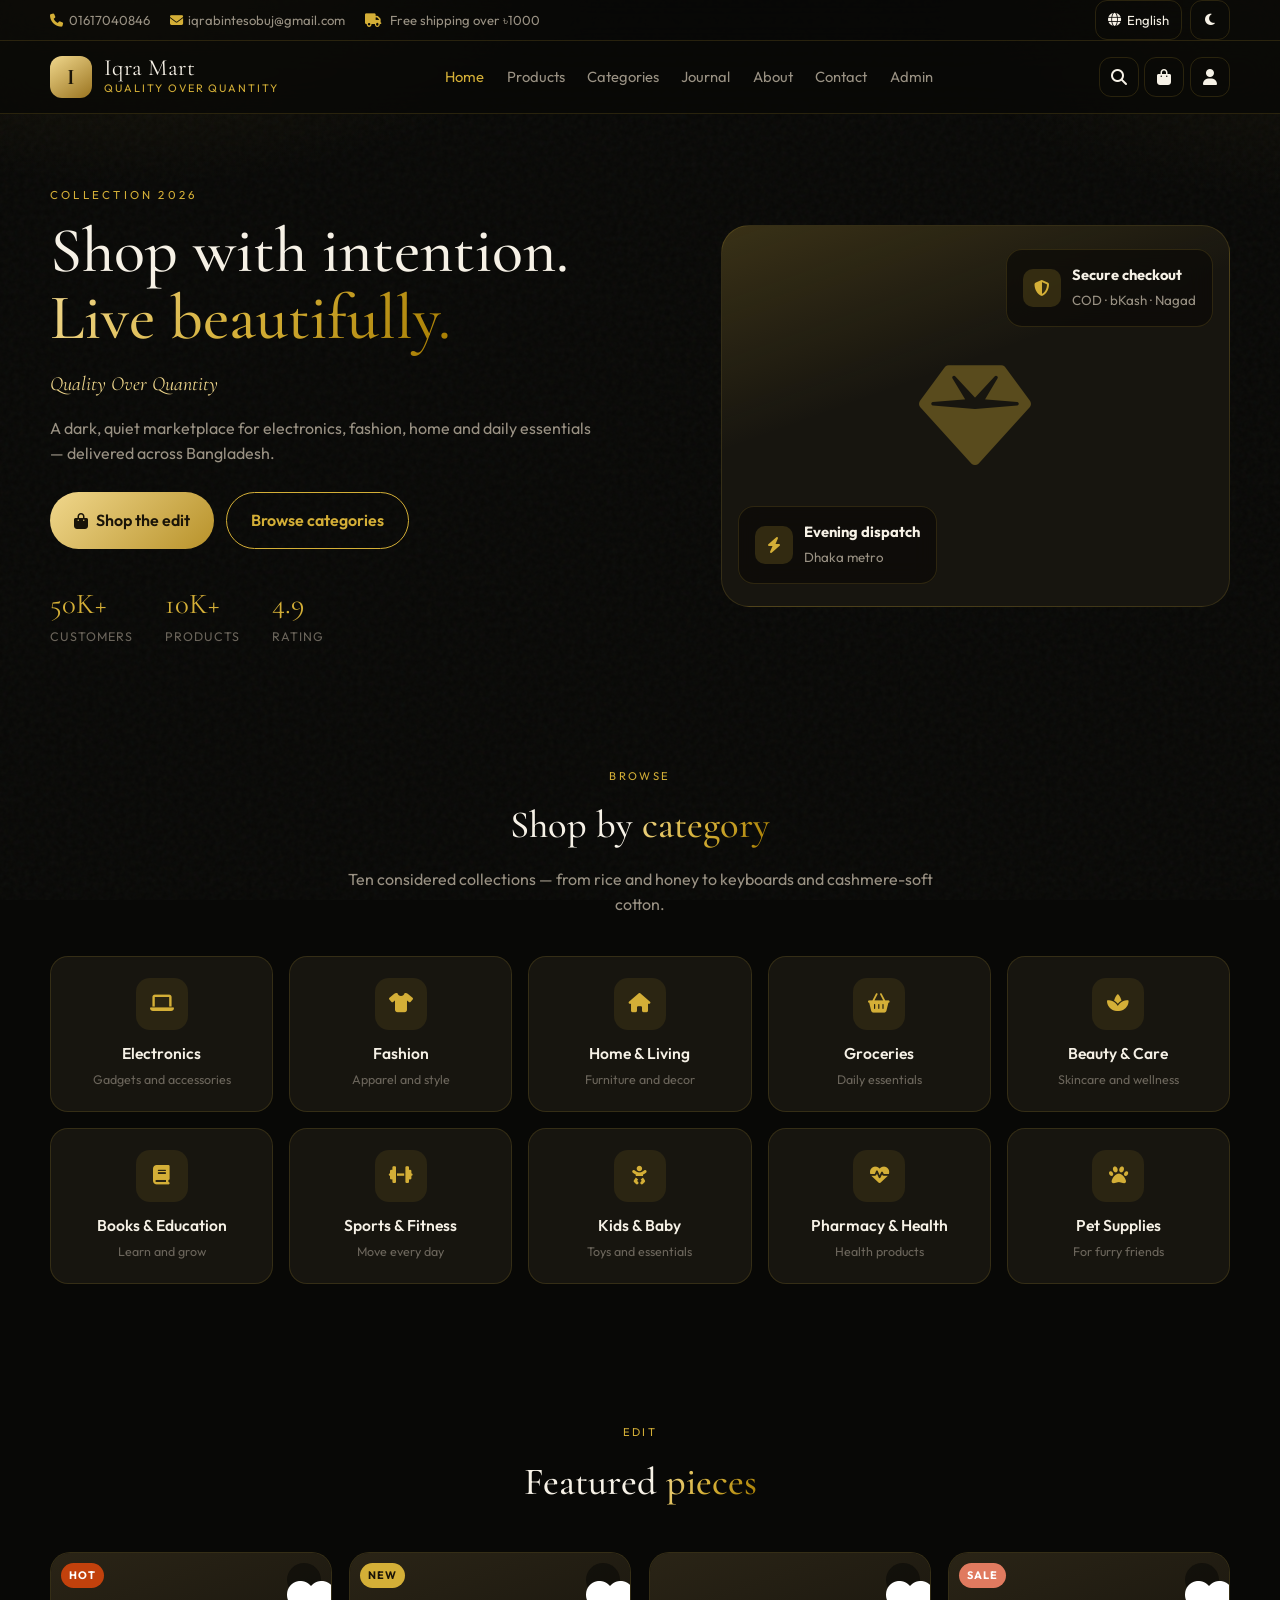
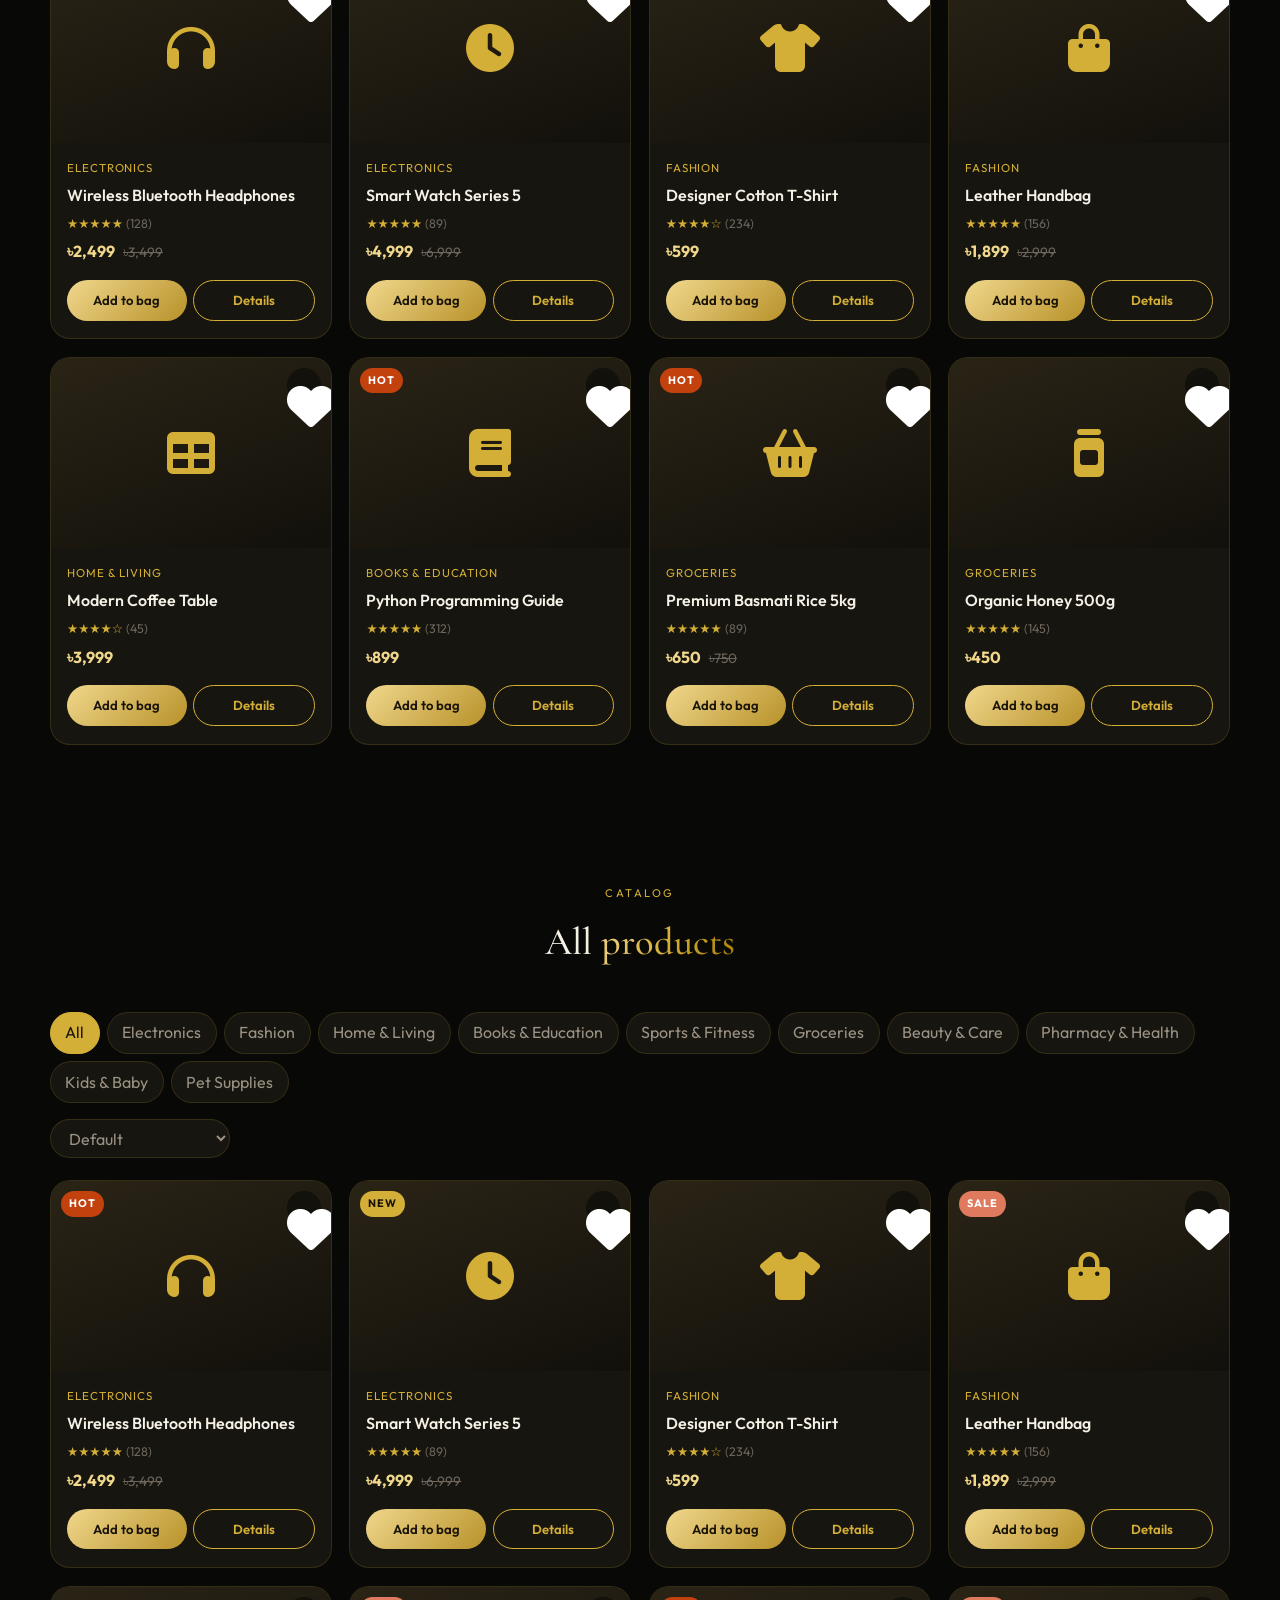
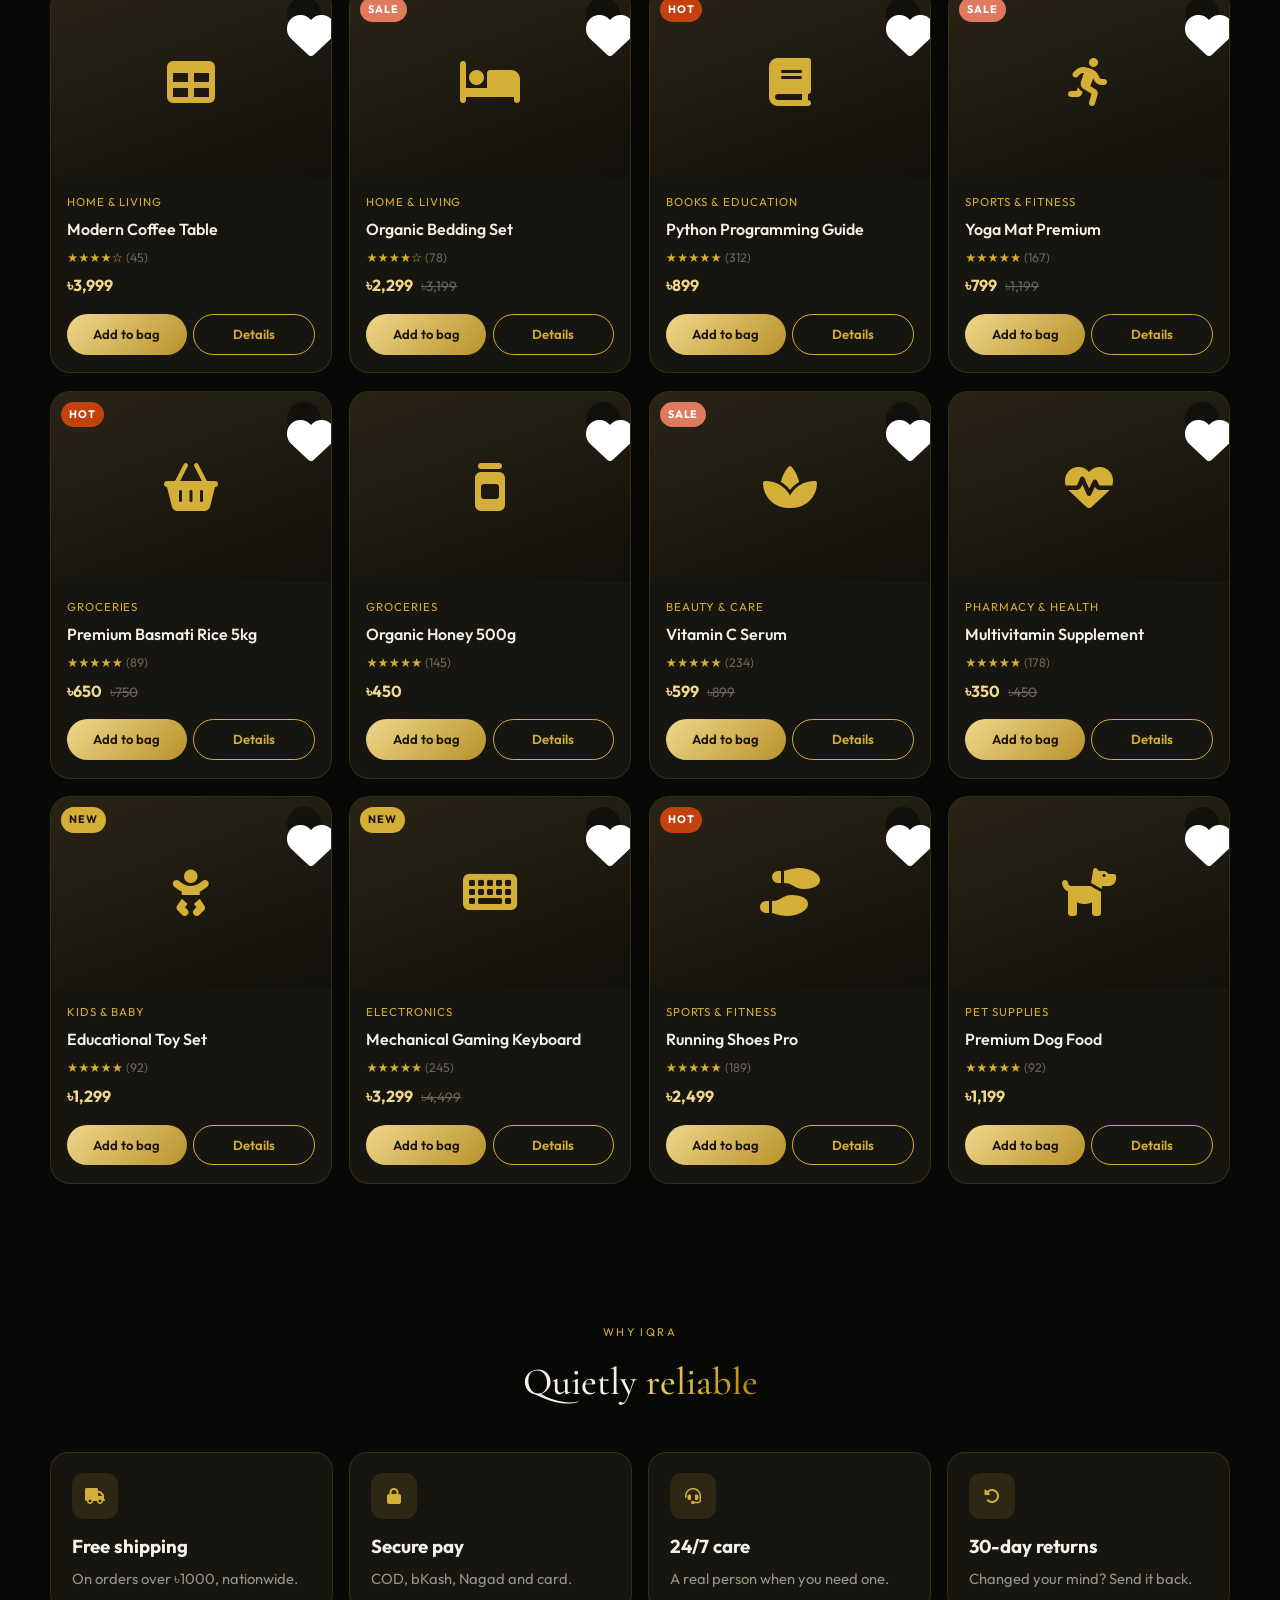
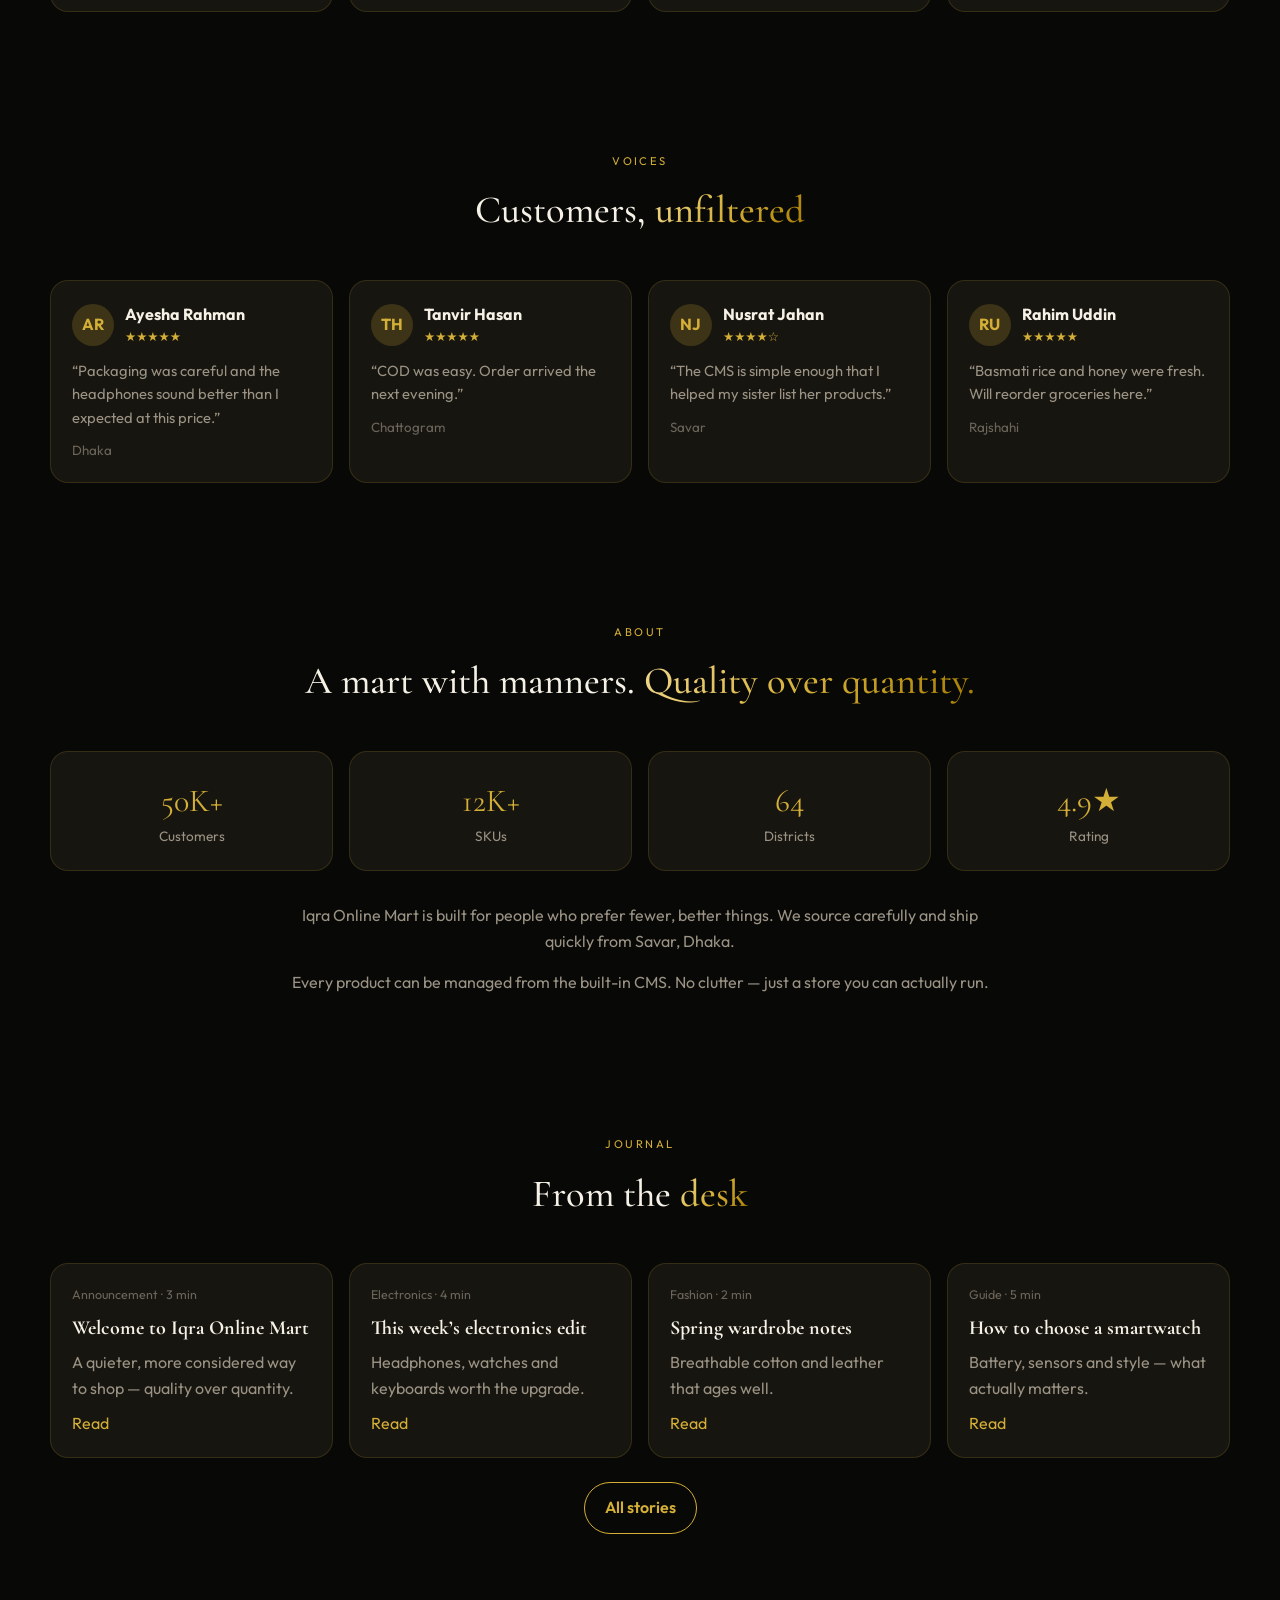
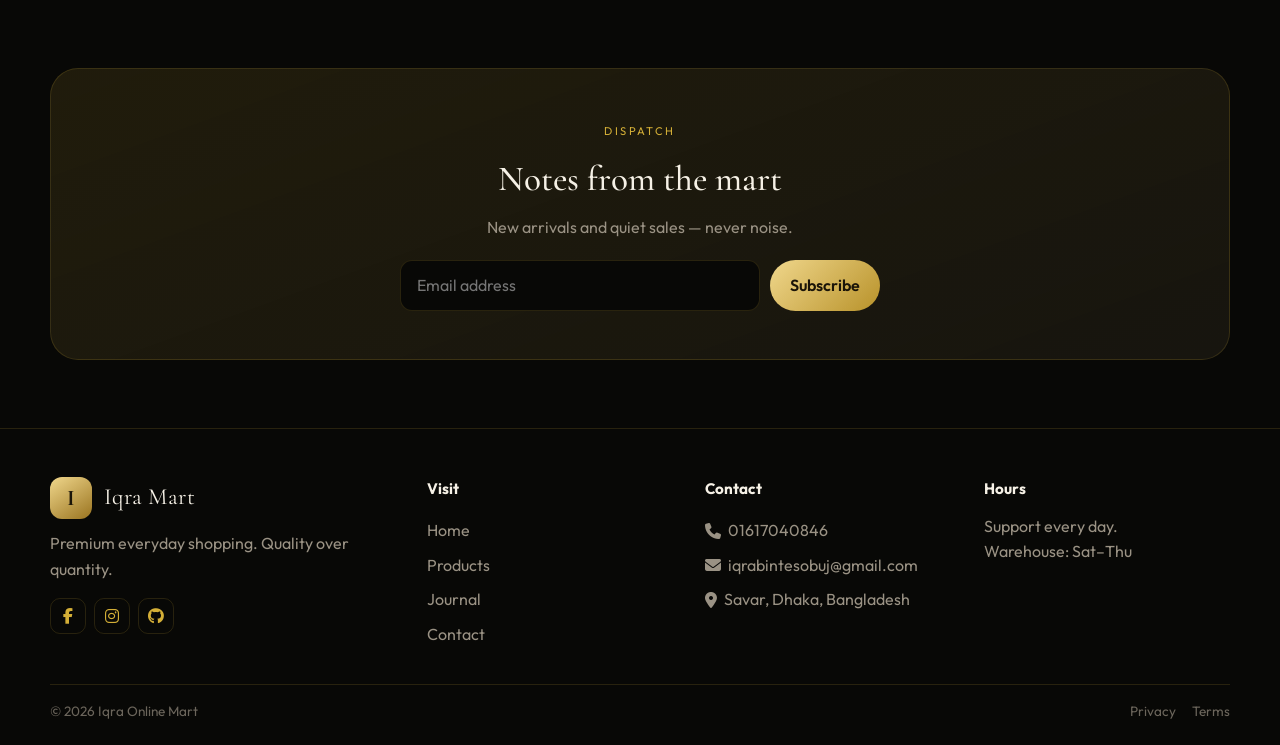
==== commit 31e145e4: "Rebuild Iqra Mart as an obsidian-and-gold storefront with a full CMS Replace the previous UI with a " ====
--- a/account.html
+++ b/account.html
@@ -1,278 +1,34 @@
 <!DOCTYPE html>
 <html lang="en">
 <head>
-    <meta charset="UTF-8">
-    <meta name="viewport" content="width=device-width, initial-scale=1.0">
-    <title>My Account - Iqra Online Mart</title>
-    <link rel="preconnect" href="https://fonts.googleapis.com">
-    <link rel="preconnect" href="https://fonts.gstatic.com" crossorigin>
-    <link href="https://fonts.googleapis.com/css2?family=Poppins:wght@300;400;500;600;700;800&display=swap" rel="stylesheet">
-    <link rel="stylesheet" href="https://cdnjs.cloudflare.com/ajax/libs/font-awesome/6.4.0/css/all.min.css">
-    <link rel="stylesheet" href="styles.css">
+  <meta charset="UTF-8">
+  <meta name="viewport" content="width=device-width, initial-scale=1.0">
+  <title>Account · Iqra Mart</title>
+  <link rel="preconnect" href="https://fonts.googleapis.com">
+  <link rel="preconnect" href="https://fonts.gstatic.com" crossorigin>
+  <link href="https://fonts.googleapis.com/css2?family=Cormorant+Garamond:wght@500&family=Outfit:wght@300;400;500;600&display=swap" rel="stylesheet">
+  <link rel="stylesheet" href="https://cdnjs.cloudflare.com/ajax/libs/font-awesome/6.5.1/css/all.min.css">
+  <link rel="stylesheet" href="styles.css">
 </head>
 <body>
-    <!-- Top Bar -->
-    <div class="topbar">
-        <div class="container topbar-inner">
-            <div class="topbar-info">
-                <span><i class="fas fa-phone"></i> 01617040846</span>
-                <span><i class="fas fa-envelope"></i> iqrabintesobuj@gmail.com</span>
-            </div>
-            <div class="topbar-actions">
-                <div class="lang-selector">
-                    <button id="langBtn" class="lang-btn"><i class="fas fa-globe"></i> <span id="currentLangLabel">English</span> <i class="fas fa-chevron-down" style="font-size:0.7rem"></i></button>
-                    <div id="langDropdown" class="lang-dropdown">
-                        <button data-lang="en" class="lang-option active">🇬🇧 English</button>
-                        <button data-lang="bn" class="lang-option">🇧🇩 বাংলা</button>
-                    </div>
-                </div>
-                <button id="themeToggle" class="theme-toggle"><i class="fas fa-moon"></i></button>
-            </div>
-        </div>
+  <header><div class="container header-inner">
+    <a href="index.html" class="logo"><div class="logo-mark">I</div><div class="logo-text">Iqra Mart</div></a>
+    <div class="header-actions">
+      <button id="themeToggle" class="theme-toggle"><i class="fas fa-moon"></i></button>
+      <button id="cartBtn" class="icon-btn"><i class="fas fa-bag-shopping"></i><span class="cart-badge" style="display:none">0</span></button>
     </div>
-
-    <!-- Header -->
-    <header>
-        <div class="container header-inner">
-            <a href="index.html" class="logo">
-                <div class="logo-mark">I</div>
-                <div>
-                    <div class="logo-text">Iqra Mart</div>
-                    <div class="logo-sub">Online Shopping</div>
-                </div>
-            </a>
-            <nav>
-                <ul class="nav-links">
-                    <li><a href="index.html" data-i18n="home">Home</a></li>
-                    <li><a href="index.html#products" data-i18n="products">Products</a></li>
-                    <li><a href="index.html#categories" data-i18n="categories">Categories</a></li>
-                    <li><a href="blog.html" data-i18n="blog">Blog</a></li>
-                    <li><a href="index.html#about" data-i18n="about">About</a></li>
-                    <li><a href="contact.html" data-i18n="contact">Contact</a></li>
-                    <li><a href="account.html" class="active" data-i18n="myAccount">My Account</a></li>
-                </ul>
-            </nav>
-            <div class="header-actions">
-                <button id="cartBtn" class="icon-btn" title="Cart">
-                    <i class="fas fa-shopping-cart"></i>
-                    <span class="cart-badge badge" style="display:none">0</span>
-                </button>
-                <button id="accountBtn" class="icon-btn" title="Account"><i class="fas fa-user"></i></button>
-                <button id="mobileMenuBtn" class="mobile-menu-btn"><i class="fas fa-bars"></i></button>
-            </div>
-        </div>
-    </header>
-
-    <!-- Account Section -->
-    <section class="section">
-        <div class="container">
-            <!-- If not logged in, show login prompt -->
-            <div id="accountLoggedOut" style="display:none">
-                <div class="section-header">
-                    <div class="section-tag">🔒 Account Required</div>
-                    <h2 class="section-title"><span data-i18n="signInTitle">Welcome back!</span></h2>
-                    <p class="section-subtitle" data-i18n="signInPrompt">Sign in to view your orders, profile, and saved addresses.</p>
-                </div>
-                <div style="max-width:480px;margin:0 auto;">
-                    <form id="loginFormPage" class="auth-form">
-                        <div class="form-group">
-                            <label class="form-label" data-i18n="email">Email</label>
-                            <input class="form-input" name="email" type="email" required>
-                        </div>
-                        <div class="form-group">
-                            <label class="form-label" data-i18n="password">Password</label>
-                            <input class="form-input" name="password" type="password" required minlength="4">
-                        </div>
-                        <button type="submit" class="btn btn-lg" style="width:100%;"><i class="fas fa-sign-in-alt"></i> <span data-i18n="signIn">Sign In</span></button>
-                        <p class="auth-switch" data-i18n="noAccount">Don't have an account? <a href="#" id="gotoRegister" data-i18n="register">Register</a></p>
-                    </form>
-                </div>
-            </div>
-
-            <!-- If logged in, show dashboard -->
-            <div id="accountLoggedIn" style="display:none">
-                <div class="section-header">
-                    <div class="section-tag">👋 <span data-i18n="welcomeBack">Welcome back!</span></div>
-                    <h2 class="section-title"><span id="userGreeting">Hello</span></h2>
-                    <p class="section-subtitle" data-i18n="accountDashboardSubtitle">Manage your profile, orders, and addresses.</p>
-                </div>
-
-                <div class="account-tabs">
-                    <button class="account-tab active" data-pane="profile" data-i18n="profile">Profile</button>
-                    <button class="account-tab" data-pane="orders" data-i18n="orders">Orders</button>
-                    <button class="account-tab" data-pane="addresses" data-i18n="addresses">Addresses</button>
-                    <button class="account-tab" data-pane="security" data-i18n="security">Security</button>
-                </div>
-
-                <!-- Profile pane -->
-                <div class="account-pane active" data-pane="profile">
-                    <form id="profileForm" class="auth-form">
-                        <div class="form-row">
-                            <div class="form-group">
-                                <label class="form-label" data-i18n="firstName">First Name</label>
-                                <input class="form-input" name="firstName" required>
-                            </div>
-                            <div class="form-group">
-                                <label class="form-label" data-i18n="lastName">Last Name</label>
-                                <input class="form-input" name="lastName" required>
-                            </div>
-                        </div>
-                        <div class="form-group">
-                            <label class="form-label" data-i18n="email">Email</label>
-                            <input class="form-input" name="email" type="email" required>
-                        </div>
-                        <div class="form-group">
-                            <label class="form-label" data-i18n="phone">Phone</label>
-                            <input class="form-input" name="phone" type="tel">
-                        </div>
-                        <button type="submit" class="btn"><i class="fas fa-save"></i> <span data-i18n="saveChanges">Save Changes</span></button>
-                    </form>
-                </div>
-
-                <!-- Orders pane -->
-                <div class="account-pane" data-pane="orders">
-                    <div id="userOrders"></div>
-                </div>
-
-                <!-- Addresses pane -->
-                <div class="account-pane" data-pane="addresses">
-                    <form id="addressForm" class="auth-form">
-                        <h3 data-i18n="defaultAddress">Default Address</h3>
-                        <div class="form-group">
-                            <label class="form-label" data-i18n="address">Address</label>
-                            <input class="form-input" name="address" placeholder="House, Road, Area">
-                        </div>
-                        <div class="form-row">
-                            <div class="form-group">
-                                <label class="form-label" data-i18n="city">City</label>
-                                <input class="form-input" name="city">
-                            </div>
-                            <div class="form-group">
-                                <label class="form-label" data-i18n="zipCode">Zip Code</label>
-                                <input class="form-input" name="zip">
-                            </div>
-                        </div>
-                        <button type="submit" class="btn"><i class="fas fa-save"></i> <span data-i18n="saveAddress">Save Address</span></button>
-                    </form>
-                </div>
-
-                <!-- Security pane -->
-                <div class="account-pane" data-pane="security">
-                    <form id="passwordForm" class="auth-form">
-                        <h3 data-i18n="changePassword">Change Password</h3>
-                        <div class="form-group">
-                            <label class="form-label" data-i18n="currentPassword">Current Password</label>
-                            <input class="form-input" name="currentPassword" type="password" required minlength="4">
-                        </div>
-                        <div class="form-group">
-                            <label class="form-label" data-i18n="newPassword">New Password</label>
-                            <input class="form-input" name="newPassword" type="password" required minlength="4">
-                        </div>
-                        <div class="form-group">
-                            <label class="form-label" data-i18n="confirmPassword">Confirm Password</label>
-                            <input class="form-input" name="confirmPassword" type="password" required minlength="4">
-                        </div>
-                        <button type="submit" class="btn"><i class="fas fa-lock"></i> <span data-i18n="updatePassword">Update Password</span></button>
-                    </form>
-                    <hr style="margin:2rem 0;border-color:var(--border-color)">
-                    <button id="logoutBtn" class="btn btn-secondary" style="background:var(--danger);color:white;"><i class="fas fa-sign-out-alt"></i> <span data-i18n="logout">Logout</span></button>
-                </div>
-            </div>
-        </div>
-    </section>
-
-    <!-- Footer -->
-    <footer>
-        <div class="container">
-            <div class="footer-bottom" style="border-top:none;padding-top:0;">
-                <div>© 2026 Iqra Online Mart. All rights reserved.</div>
-                <div class="footer-bottom-links">
-                    <a href="#">Privacy Policy</a>
-                    <a href="#">Terms of Service</a>
-                </div>
-            </div>
-        </div>
-    </footer>
-
-    <!-- Cart Drawer -->
-    <div id="cartDrawerOverlay" class="cart-drawer-overlay"></div>
-    <div id="cartDrawer" class="cart-drawer">
-        <div class="cart-drawer-header">
-            <h3><i class="fas fa-shopping-cart"></i> <span data-i18n="cart">Cart</span></h3>
-            <button id="cartClose" class="modal-close"><i class="fas fa-times"></i></button>
-        </div>
-        <div class="cart-drawer-body" id="cartDrawerBody"></div>
-        <div class="cart-drawer-footer">
-            <div class="cart-total-row">
-                <span class="label" data-i18n="total">Total</span>
-                <span class="total" id="cartTotalValue">৳0</span>
-            </div>
-            <button id="checkoutBtn" class="btn btn-lg" style="width:100%;"><i class="fas fa-lock"></i> <span data-i18n="checkout">Checkout</span></button>
-        </div>
-    </div>
-
-    <!-- Auth Modal (Login / Register) -->
-    <div id="authModal" class="modal" aria-hidden="true">
-        <div class="modal-content auth-modal-content">
-            <button id="authClose" class="modal-close"><i class="fas fa-times"></i></button>
-            <div class="auth-tabs">
-                <button class="auth-tab active" data-tab="login" data-i18n="signIn">Sign In</button>
-                <button class="auth-tab" data-tab="register" data-i18n="register">Register</button>
-            </div>
-            <form id="loginForm" class="auth-form" data-pane="login">
-                <h3 data-i18n="signInTitle">Welcome back!</h3>
-                <div class="form-group">
-                    <label class="form-label" data-i18n="email">Email</label>
-                    <input class="form-input" name="email" type="email" required>
-                </div>
-                <div class="form-group">
-                    <label class="form-label" data-i18n="password">Password</label>
-                    <input class="form-input" name="password" type="password" required minlength="4">
-                </div>
-                <button type="submit" class="btn btn-lg" style="width:100%;"><i class="fas fa-sign-in-alt"></i> <span data-i18n="signIn">Sign In</span></button>
-                <p class="auth-switch" data-i18n="noAccount">Don't have an account? <a href="#" data-switch="register" data-i18n="register">Register</a></p>
-            </form>
-            <form id="registerForm" class="auth-form" data-pane="register" style="display:none">
-                <h3 data-i18n="registerTitle">Create your account</h3>
-                <div class="form-row">
-                    <div class="form-group">
-                        <label class="form-label" data-i18n="firstName">First Name</label>
-                        <input class="form-input" name="firstName" required>
-                    </div>
-                    <div class="form-group">
-                        <label class="form-label" data-i18n="lastName">Last Name</label>
-                        <input class="form-input" name="lastName" required>
-                    </div>
-                </div>
-                <div class="form-group">
-                    <label class="form-label" data-i18n="email">Email</label>
-                    <input class="form-input" name="email" type="email" required>
-                </div>
-                <div class="form-group">
-                    <label class="form-label" data-i18n="phone">Phone</label>
-                    <input class="form-input" name="phone" type="tel" placeholder="01XXXXXXXXX">
-                </div>
-                <div class="form-group">
-                    <label class="form-label" data-i18n="password">Password</label>
-                    <input class="form-input" name="password" type="password" required minlength="4">
-                </div>
-                <div class="form-group">
-                    <label class="form-label" data-i18n="confirmPassword">Confirm Password</label>
-                    <input class="form-input" name="confirmPassword" type="password" required minlength="4">
-                </div>
-                <button type="submit" class="btn btn-lg" style="width:100%;"><i class="fas fa-user-plus"></i> <span data-i18n="register">Register</span></button>
-                <p class="auth-switch" data-i18n="haveAccount">Already have an account? <a href="#" data-switch="login" data-i18n="signIn">Sign In</a></p>
-            </form>
-        </div>
-    </div>
-
-    <script src="script.js"></script>
-    <script>
-        document.addEventListener('DOMContentLoaded', () => {
-            setTimeout(() => {
-                if (window.Auth) Auth.renderAccountPage();
-            }, 200);
-        });
-    </script>
+  </div></header>
+  <section class="section"><div class="container">
+    <div class="section-header"><div class="section-tag">Account</div><h2 class="section-title">Your <span class="gradient-text">space</span></h2></div>
+    <div id="accountRoot"></div>
+  </div></section>
+  <div id="cartDrawerOverlay" class="cart-drawer-overlay"></div>
+  <div id="cartDrawer" class="cart-drawer">
+    <div class="cart-drawer-header"><h3>Bag</h3><button id="cartClose" class="modal-close"><i class="fas fa-times"></i></button></div>
+    <div class="cart-drawer-body" id="cartDrawerBody"></div>
+    <div class="cart-drawer-footer"><div class="cart-total-row"><span>Total</span><span class="total" id="cartTotalValue">৳0</span></div>
+      <button id="checkoutBtn" class="btn btn-lg" style="width:100%">Checkout</button></div>
+  </div>
+  <script src="script.js"></script>
 </body>
 </html>
--- a/styles.css
+++ b/styles.css
@@ -1,2931 +1,486 @@
-/* ============================================
-   IQRA ONLINE MART - PROFESSIONAL DARK THEME
-   Elegant, colorful, animated, professional
-   ============================================ */
-
-* {
-    margin: 0;
-    padding: 0;
-    box-sizing: border-box;
-}
-
+/* Iqra Online Mart — Obsidian & Gold */
 :root {
-    /* Brand colors */
-    --primary: #7c3aed;
-    --primary-light: #a78bfa;
-    --primary-dark: #5b21b6;
-    --secondary: #ec4899;
-    --secondary-light: #f472b6;
-    --accent: #06b6d4;
-    --accent-light: #67e8f9;
-    --success: #10b981;
-    --warning: #f59e0b;
-    --danger: #ef4444;
-    --info: #3b82f6;
-
-    /* Dark theme palette */
-    --bg-base: #0a0a0f;
-    --bg-deep: #050507;
-    --bg-surface: #13131a;
-    --bg-elevated: #1a1a24;
-    --bg-overlay: rgba(26, 26, 36, 0.85);
-
-    /* Text */
-    --text-primary: #f8fafc;
-    --text-secondary: #cbd5e1;
-    --text-tertiary: #94a3b8;
-    --text-muted: #64748b;
-
-    /* Borders & shadows */
-    --border: rgba(124, 58, 237, 0.15);
-    --border-strong: rgba(124, 58, 237, 0.3);
-    --shadow-sm: 0 2px 8px rgba(0, 0, 0, 0.3);
-    --shadow-md: 0 8px 24px rgba(0, 0, 0, 0.4);
-    --shadow-lg: 0 20px 50px rgba(0, 0, 0, 0.5);
-    --shadow-glow: 0 0 30px rgba(124, 58, 237, 0.4);
-
-    /* Gradients */
-    --gradient-primary: linear-gradient(135deg, #7c3aed 0%, #ec4899 100%);
-    --gradient-accent: linear-gradient(135deg, #06b6d4 0%, #7c3aed 100%);
-    --gradient-warm: linear-gradient(135deg, #f59e0b 0%, #ec4899 100%);
-    --gradient-cool: linear-gradient(135deg, #06b6d4 0%, #10b981 100%);
-    --gradient-mesh: radial-gradient(at 20% 20%, rgba(124, 58, 237, 0.25) 0px, transparent 50%),
-                     radial-gradient(at 80% 0%, rgba(236, 72, 153, 0.2) 0px, transparent 50%),
-                     radial-gradient(at 0% 50%, rgba(6, 182, 212, 0.2) 0px, transparent 50%),
-                     radial-gradient(at 80% 80%, rgba(245, 158, 11, 0.15) 0px, transparent 50%);
-
-    /* Motion */
-    --t-fast: 0.15s;
-    --t-base: 0.3s;
-    --t-slow: 0.5s;
-    --ease: cubic-bezier(0.4, 0, 0.2, 1);
-    --ease-bounce: cubic-bezier(0.68, -0.55, 0.265, 1.55);
-
-    /* Layout */
-    --container: 1280px;
-    --radius-sm: 8px;
-    --radius-md: 12px;
-    --radius-lg: 20px;
-    --radius-full: 9999px;
-}
-
-html {
-    scroll-behavior: smooth;
-}
-
+  --bg: #080806;
+  --bg-elev: #12110d;
+  --bg-card: #17150f;
+  --line: rgba(212, 175, 55, 0.16);
+  --gold: #d4af37;
+  --gold-2: #f0d78c;
+  --gold-dim: #8a7020;
+  --ink: #f6f1e6;
+  --muted: #9a9284;
+  --faint: #6b655b;
+  --danger: #e85d5d;
+  --ok: #5dbe8a;
+  --sale: #e07a5f;
+  --hot: #e8b86d;
+  --radius: 18px;
+  --shadow: 0 24px 60px rgba(0, 0, 0, 0.45);
+  --font: "Outfit", system-ui, sans-serif;
+  --serif: "Cormorant Garamond", Georgia, serif;
+}
+
+[data-theme="light"] {
+  --bg: #f6f1e6;
+  --bg-elev: #fffdf8;
+  --bg-card: #ffffff;
+  --line: rgba(80, 60, 10, 0.12);
+  --ink: #1a160f;
+  --muted: #6b6356;
+  --faint: #8a8274;
+  --shadow: 0 16px 40px rgba(40, 30, 10, 0.08);
+}
+
+*, *::before, *::after { box-sizing: border-box; margin: 0; padding: 0; }
+html { scroll-behavior: smooth; }
 body {
-    font-family: 'Poppins', system-ui, -apple-system, sans-serif;
-    background: var(--bg-base);
-    color: var(--text-primary);
-    line-height: 1.6;
-    overflow-x: hidden;
-    min-height: 100vh;
-    position: relative;
-}
-
-/* Animated background mesh */
+  font-family: var(--font);
+  background: var(--bg);
+  color: var(--ink);
+  line-height: 1.6;
+  min-height: 100vh;
+}
 body::before {
-    content: '';
-    position: fixed;
-    inset: 0;
-    background: var(--gradient-mesh);
-    z-index: -2;
-    pointer-events: none;
-    animation: meshShift 20s ease-in-out infinite alternate;
-}
-
-body::after {
-    content: '';
-    position: fixed;
-    inset: 0;
-    background-image:
-        radial-gradient(circle at 15% 50%, rgba(124, 58, 237, 0.08) 0%, transparent 25%),
-        radial-gradient(circle at 85% 30%, rgba(236, 72, 153, 0.08) 0%, transparent 25%);
-    z-index: -1;
-    pointer-events: none;
-}
-
-@keyframes meshShift {
-    0% { transform: translate(0, 0) scale(1); }
-    50% { transform: translate(-2%, 2%) scale(1.05); }
-    100% { transform: translate(2%, -2%) scale(1); }
-}
-
-/* Day mode (light theme) */
-body.light-mode {
-    --bg-base: #fafafa;
-    --bg-deep: #f1f5f9;
-    --bg-surface: #ffffff;
-    --bg-elevated: #ffffff;
-    --bg-overlay: rgba(255, 255, 255, 0.85);
-    --text-primary: #0f172a;
-    --text-secondary: #475569;
-    --text-tertiary: #64748b;
-    --text-muted: #94a3b8;
-    --border: rgba(124, 58, 237, 0.15);
-    --border-strong: rgba(124, 58, 237, 0.25);
-    --shadow-md: 0 8px 24px rgba(124, 58, 237, 0.08);
-    --shadow-lg: 0 20px 50px rgba(124, 58, 237, 0.12);
-}
-
-body.light-mode::before {
-    background:
-        radial-gradient(at 20% 20%, rgba(124, 58, 237, 0.08) 0px, transparent 50%),
-        radial-gradient(at 80% 0%, rgba(236, 72, 153, 0.06) 0px, transparent 50%),
-        radial-gradient(at 0% 50%, rgba(6, 182, 212, 0.06) 0px, transparent 50%),
-        radial-gradient(at 80% 80%, rgba(245, 158, 11, 0.05) 0px, transparent 50%);
-}
-
-/* Container */
-.container {
-    width: 90%;
-    max-width: var(--container);
-    margin: 0 auto;
-    padding: 0 1rem;
-}
-
-/* ==================== TOPBAR ==================== */
+  content: "";
+  pointer-events: none;
+  position: fixed; inset: 0;
+  background:
+    radial-gradient(900px 500px at 10% -10%, rgba(212,175,55,.12), transparent 55%),
+    radial-gradient(700px 400px at 100% 0%, rgba(212,175,55,.06), transparent 50%),
+    url("data:image/svg+xml,%3Csvg viewBox='0 0 200 200' xmlns='http://www.w3.org/2000/svg'%3E%3Cfilter id='n'%3E%3CfeTurbulence type='fractalNoise' baseFrequency='.85' numOctaves='4' stitchTiles='stitch'/%3E%3C/filter%3E%3Crect width='100%25' height='100%25' filter='url(%23n)' opacity='.04'/%3E%3C/svg%3E");
+  z-index: 0;
+}
+img { max-width: 100%; display: block; }
+a { color: inherit; text-decoration: none; }
+button, input, select, textarea { font: inherit; color: inherit; }
+.container { width: min(1180px, calc(100% - 2rem)); margin-inline: auto; position: relative; z-index: 1; }
+
+.gold { color: var(--gold); }
+.gradient-text {
+  background: linear-gradient(120deg, var(--gold-2), var(--gold), #a67c00);
+  -webkit-background-clip: text; background-clip: text; color: transparent;
+}
+
+/* Topbar + header */
 .topbar {
-    background: var(--bg-overlay);
-    backdrop-filter: blur(20px);
-    border-bottom: 1px solid var(--border);
-    padding: 0.5rem 0;
-    font-size: 0.85rem;
-    position: relative;
-    z-index: 50;
-}
-
-.topbar-inner {
-    display: flex;
-    justify-content: space-between;
-    align-items: center;
-    flex-wrap: wrap;
-    gap: 0.5rem;
-}
-
-.topbar-info {
-    display: flex;
-    gap: 1.5rem;
-    color: var(--text-tertiary);
-}
-
-.topbar-info span {
-    display: flex;
-    align-items: center;
-    gap: 0.4rem;
-}
-
-.topbar-info i {
-    color: var(--primary-light);
-}
-
-.topbar-actions {
-    display: flex;
-    align-items: center;
-    gap: 1rem;
-}
-
-/* Language selector */
-.lang-selector {
-    position: relative;
-}
-
-.lang-btn {
-    background: transparent;
-    border: 1px solid var(--border);
-    color: var(--text-secondary);
-    padding: 0.35rem 0.85rem;
-    border-radius: var(--radius-full);
-    cursor: pointer;
-    display: flex;
-    align-items: center;
-    gap: 0.4rem;
-    font-size: 0.85rem;
-    transition: var(--t-base) var(--ease);
-    font-family: inherit;
-}
-
-.lang-btn:hover {
-    border-color: var(--primary);
-    color: var(--primary-light);
-    transform: translateY(-1px);
-}
-
+  border-bottom: 1px solid var(--line);
+  background: rgba(8,8,6,.72);
+  backdrop-filter: blur(16px);
+  font-size: .82rem;
+  color: var(--muted);
+  position: relative; z-index: 40;
+}
+.topbar-inner, .header-inner {
+  display: flex; align-items: center; justify-content: space-between; gap: 1rem;
+}
+.topbar-inner { min-height: 38px; }
+.topbar-info { display: flex; gap: 1.25rem; flex-wrap: wrap; }
+.topbar-info i { color: var(--gold); margin-right: .35rem; }
+.topbar-actions { display: flex; align-items: center; gap: .5rem; }
+
+header {
+  position: sticky; top: 0; z-index: 50;
+  background: rgba(8,8,6,.78);
+  backdrop-filter: blur(18px);
+  border-bottom: 1px solid var(--line);
+}
+[data-theme="light"] header, [data-theme="light"] .topbar { background: rgba(246,241,230,.86); }
+.header-inner { min-height: 72px; }
+.logo { display: flex; align-items: center; gap: .75rem; }
+.logo-mark {
+  width: 42px; height: 42px; border-radius: 12px;
+  display: grid; place-items: center;
+  background: linear-gradient(145deg, #f0d78c, #9a7420);
+  color: #1a1408; font-family: var(--serif); font-weight: 700; font-size: 1.4rem;
+}
+.logo-text { font-family: var(--serif); font-size: 1.45rem; letter-spacing: .02em; line-height: 1; }
+.logo-sub { font-size: .68rem; letter-spacing: .18em; text-transform: uppercase; color: var(--gold); }
+
+.nav-links { display: flex; gap: 1.4rem; list-style: none; font-size: .92rem; }
+.nav-links a { color: var(--muted); }
+.nav-links a:hover, .nav-links a.active { color: var(--gold); }
+.header-actions { display: flex; align-items: center; gap: .35rem; }
+.icon-btn, .theme-toggle, .lang-btn, .mobile-menu-btn {
+  background: transparent; border: 1px solid var(--line); color: var(--ink);
+  width: 40px; height: 40px; border-radius: 12px; cursor: pointer;
+  display: grid; place-items: center; position: relative;
+}
+.lang-btn { width: auto; padding: 0 .75rem; display: flex; align-items: center; gap: .4rem; }
+.lang-selector { position: relative; }
 .lang-dropdown {
-    position: absolute;
-    top: calc(100% + 0.5rem);
-    right: 0;
-    background: var(--bg-elevated);
-    border: 1px solid var(--border-strong);
-    border-radius: var(--radius-md);
-    padding: 0.5rem;
-    min-width: 140px;
-    box-shadow: var(--shadow-lg);
-    display: none;
-    z-index: 100;
-    backdrop-filter: blur(20px);
-    animation: dropdownIn var(--t-base) var(--ease);
-}
-
-.lang-dropdown.active {
-    display: block;
-}
-
-@keyframes dropdownIn {
-    from { opacity: 0; transform: translateY(-8px) scale(0.95); }
-    to { opacity: 1; transform: translateY(0) scale(1); }
-}
-
+  display: none; position: absolute; right: 0; top: calc(100% + 6px);
+  background: var(--bg-card); border: 1px solid var(--line); border-radius: 12px;
+  min-width: 150px; padding: .4rem; z-index: 60; box-shadow: var(--shadow);
+}
+.lang-selector.open .lang-dropdown { display: block; }
 .lang-option {
-    background: transparent;
-    border: none;
-    color: var(--text-secondary);
-    padding: 0.5rem 0.85rem;
-    width: 100%;
-    text-align: left;
-    border-radius: var(--radius-sm);
-    cursor: pointer;
-    font-size: 0.85rem;
-    transition: var(--t-fast) var(--ease);
-    font-family: inherit;
-    display: flex;
-    align-items: center;
-    gap: 0.5rem;
-}
-
-.lang-option:hover, .lang-option.active {
-    background: var(--gradient-primary);
-    color: white;
-}
-
-/* Theme toggle */
-.theme-toggle {
-    background: transparent;
-    border: 1px solid var(--border);
-    color: var(--text-secondary);
-    width: 38px;
-    height: 38px;
-    border-radius: var(--radius-full);
-    cursor: pointer;
-    transition: var(--t-base) var(--ease);
-    display: flex;
-    align-items: center;
-    justify-content: center;
-    font-size: 0.95rem;
-}
-
-.theme-toggle:hover {
-    border-color: var(--primary);
-    color: var(--primary-light);
-    transform: rotate(15deg) scale(1.05);
-}
-
-/* ==================== HEADER ==================== */
-header {
-    background: var(--bg-overlay);
-    backdrop-filter: blur(20px);
-    border-bottom: 1px solid var(--border);
-    position: sticky;
-    top: 0;
-    z-index: 40;
-    padding: 1rem 0;
-    transition: var(--t-base) var(--ease);
-}
-
-header.scrolled {
-    padding: 0.7rem 0;
-    box-shadow: var(--shadow-md);
-}
-
-.header-inner {
-    display: flex;
-    align-items: center;
-    justify-content: space-between;
-    gap: 2rem;
-}
-
-.logo {
-    font-size: 1.6rem;
-    font-weight: 700;
-    display: flex;
-    align-items: center;
-    gap: 0.5rem;
-    text-decoration: none;
-    color: var(--text-primary);
-}
-
-.logo-mark {
-    width: 38px;
-    height: 38px;
-    background: var(--gradient-primary);
-    border-radius: var(--radius-md);
-    display: flex;
-    align-items: center;
-    justify-content: center;
-    color: white;
-    font-weight: 700;
-    font-size: 1.1rem;
-    box-shadow: var(--shadow-glow);
-    animation: pulseGlow 3s ease-in-out infinite;
-}
-
-@keyframes pulseGlow {
-    0%, 100% { box-shadow: 0 0 20px rgba(124, 58, 237, 0.4); }
-    50% { box-shadow: 0 0 30px rgba(236, 72, 153, 0.6); }
-}
-
-.logo-text {
-    background: var(--gradient-primary);
-    -webkit-background-clip: text;
-    background-clip: text;
-    -webkit-text-fill-color: transparent;
-}
-
-.logo-sub {
-    font-size: 0.7rem;
-    color: var(--text-tertiary);
-    font-weight: 400;
-    margin-top: -4px;
-}
-
-.nav-links {
-    display: flex;
-    list-style: none;
-    gap: 2rem;
-    align-items: center;
-}
-
-.nav-links a {
-    color: var(--text-secondary);
-    text-decoration: none;
-    font-weight: 500;
-    font-size: 0.95rem;
-    position: relative;
-    padding: 0.5rem 0;
-    transition: var(--t-base) var(--ease);
-}
-
-.nav-links a::after {
-    content: '';
-    position: absolute;
-    bottom: 0;
-    left: 50%;
-    width: 0;
-    height: 2px;
-    background: var(--gradient-primary);
-    transition: var(--t-base) var(--ease);
-    transform: translateX(-50%);
-    border-radius: 2px;
-}
-
-.nav-links a:hover, .nav-links a.active {
-    color: var(--text-primary);
-}
-
-.nav-links a:hover::after, .nav-links a.active::after {
-    width: 100%;
-}
-
-.header-actions {
-    display: flex;
-    gap: 0.75rem;
-    align-items: center;
-}
-
-.icon-btn {
-    background: transparent;
-    border: 1px solid var(--border);
-    color: var(--text-secondary);
-    width: 42px;
-    height: 42px;
-    border-radius: var(--radius-full);
-    cursor: pointer;
-    transition: var(--t-base) var(--ease);
-    display: flex;
-    align-items: center;
-    justify-content: center;
-    position: relative;
-    font-family: inherit;
-    font-size: 0.95rem;
-}
-
-.icon-btn:hover {
-    background: var(--gradient-primary);
-    border-color: transparent;
-    color: white;
-    transform: translateY(-2px);
-    box-shadow: var(--shadow-glow);
-}
-
-.icon-btn .badge {
-    position: absolute;
-    top: -4px;
-    right: -4px;
-    background: var(--secondary);
-    color: white;
-    font-size: 0.65rem;
-    font-weight: 700;
-    min-width: 18px;
-    height: 18px;
-    border-radius: var(--radius-full);
-    display: flex;
-    align-items: center;
-    justify-content: center;
-    padding: 0 5px;
-    border: 2px solid var(--bg-base);
-}
-
+  display: block; width: 100%; text-align: left; background: none; border: 0;
+  padding: .5rem .7rem; border-radius: 8px; cursor: pointer; color: var(--ink);
+}
+.lang-option:hover, .lang-option.active { background: rgba(212,175,55,.12); color: var(--gold); }
+.cart-badge {
+  position: absolute; top: -4px; right: -4px;
+  background: var(--gold); color: #1a1408; font-size: .65rem; font-weight: 700;
+  min-width: 16px; height: 16px; border-radius: 99px; display: grid; place-items: center;
+}
+.mobile-menu-btn { display: none; }
+
+/* Buttons */
 .btn {
-    background: var(--gradient-primary);
-    color: white;
-    border: none;
-    padding: 0.65rem 1.5rem;
-    border-radius: var(--radius-full);
-    font-weight: 600;
-    font-size: 0.9rem;
-    cursor: pointer;
-    transition: var(--t-base) var(--ease);
-    display: inline-flex;
-    align-items: center;
-    gap: 0.5rem;
-    text-decoration: none;
-    font-family: inherit;
-    position: relative;
-    overflow: hidden;
-}
-
-.btn::before {
-    content: '';
-    position: absolute;
-    inset: 0;
-    background: var(--gradient-accent);
-    opacity: 0;
-    transition: var(--t-base) var(--ease);
-}
-
-.btn span, .btn i {
-    position: relative;
-    z-index: 1;
-}
-
-.btn:hover {
-    transform: translateY(-2px);
-    box-shadow: var(--shadow-glow);
-}
-
-.btn:hover::before {
-    opacity: 1;
-}
-
+  display: inline-flex; align-items: center; justify-content: center; gap: .5rem;
+  background: linear-gradient(135deg, #f0d78c, #b8922a);
+  color: #1a1408; border: 0; border-radius: 999px;
+  padding: .75rem 1.25rem; font-weight: 600; cursor: pointer;
+}
+.btn:hover { filter: brightness(1.06); }
 .btn-outline {
-    background: transparent;
-    border: 1.5px solid var(--border-strong);
-    color: var(--text-primary);
-}
-
-.btn-outline::before {
-    background: var(--gradient-primary);
-}
-
-.btn-outline:hover {
-    border-color: transparent;
-}
-
-.btn-ghost {
-    background: transparent;
-    color: var(--text-secondary);
-    border: 1px solid var(--border);
-}
-
-.btn-ghost::before {
-    background: var(--bg-elevated);
-}
-
-.btn-ghost:hover {
-    color: var(--text-primary);
-}
-
-.btn-sm {
-    padding: 0.45rem 1rem;
-    font-size: 0.85rem;
-}
-
-.btn-lg {
-    padding: 0.85rem 2rem;
-    font-size: 1rem;
-}
-
-/* ==================== HERO ==================== */
-.hero {
-    padding: 5rem 0 4rem;
-    position: relative;
-    overflow: hidden;
-}
-
-.hero-inner {
-    display: grid;
-    grid-template-columns: 1.2fr 1fr;
-    gap: 4rem;
-    align-items: center;
-}
-
-.hero-badge {
-    display: inline-flex;
-    align-items: center;
-    gap: 0.5rem;
-    padding: 0.4rem 1rem;
-    background: rgba(124, 58, 237, 0.15);
-    border: 1px solid var(--border-strong);
-    border-radius: var(--radius-full);
-    color: var(--primary-light);
-    font-size: 0.85rem;
-    font-weight: 500;
-    margin-bottom: 1.5rem;
-    animation: fadeUp 0.6s var(--ease) both;
-}
-
-.hero-badge i {
-    color: var(--accent);
-}
-
+  background: transparent; color: var(--gold);
+  border: 1px solid var(--gold);
+}
+.btn-lg { padding: .9rem 1.5rem; }
+.btn-sm { padding: .4rem .75rem; font-size: .82rem; }
+.btn-ghost { background: transparent; color: var(--muted); border: 1px solid var(--line); }
+
+/* Hero */
+.hero { padding: 4.5rem 0 3rem; position: relative; z-index: 1; }
+.hero-inner { display: grid; grid-template-columns: 1.1fr .9fr; gap: 3rem; align-items: center; }
+.hero-kicker {
+  letter-spacing: .28em; text-transform: uppercase; font-size: .72rem; color: var(--gold);
+  margin-bottom: .8rem;
+}
 .hero h1 {
-    font-size: clamp(2.2rem, 5vw, 3.8rem);
-    font-weight: 700;
-    line-height: 1.15;
-    margin-bottom: 1.25rem;
-    animation: fadeUp 0.7s var(--ease) 0.1s both;
-}
-
-.hero h1 .gradient-text {
-    background: var(--gradient-primary);
-    -webkit-background-clip: text;
-    background-clip: text;
-    -webkit-text-fill-color: transparent;
-    display: inline-block;
-}
-
-.hero h1 .gradient-text-2 {
-    background: var(--gradient-accent);
-    -webkit-background-clip: text;
-    background-clip: text;
-    -webkit-text-fill-color: transparent;
-    display: inline-block;
-}
-
-.hero p {
-    font-size: 1.1rem;
-    color: var(--text-secondary);
-    margin-bottom: 2rem;
-    max-width: 540px;
-    animation: fadeUp 0.7s var(--ease) 0.2s both;
-}
-
-.hero-actions {
-    display: flex;
-    gap: 1rem;
-    flex-wrap: wrap;
-    margin-bottom: 2.5rem;
-    animation: fadeUp 0.7s var(--ease) 0.3s both;
-}
-
-.hero-stats {
-    display: grid;
-    grid-template-columns: repeat(3, 1fr);
-    gap: 2rem;
-    padding-top: 2rem;
-    border-top: 1px solid var(--border);
-    animation: fadeUp 0.7s var(--ease) 0.4s both;
-}
-
-.hero-stat {
-    display: flex;
-    flex-direction: column;
-}
-
-.hero-stat-value {
-    font-size: 1.6rem;
-    font-weight: 700;
-    background: var(--gradient-primary);
-    -webkit-background-clip: text;
-    background-clip: text;
-    -webkit-text-fill-color: transparent;
-}
-
-.hero-stat-label {
-    font-size: 0.85rem;
-    color: var(--text-tertiary);
-    margin-top: 0.25rem;
-}
-
-@keyframes fadeUp {
-    from { opacity: 0; transform: translateY(20px); }
-    to { opacity: 1; transform: translateY(0); }
-}
-
-/* Hero visual */
+  font-family: var(--serif); font-size: clamp(2.6rem, 5vw, 4.4rem);
+  line-height: 1.05; font-weight: 500; margin-bottom: 1rem;
+}
+.hero-motto { font-family: var(--serif); font-style: italic; color: var(--gold-2); font-size: 1.25rem; margin-bottom: 1rem; }
+.hero p { color: var(--muted); max-width: 34rem; margin-bottom: 1.6rem; }
+.hero-actions { display: flex; flex-wrap: wrap; gap: .75rem; margin-bottom: 2rem; }
+.hero-stats { display: flex; gap: 2rem; }
+.hero-stat-value { font-family: var(--serif); font-size: 1.8rem; color: var(--gold); }
+.hero-stat-label { font-size: .78rem; color: var(--faint); letter-spacing: .08em; text-transform: uppercase; }
 .hero-visual {
-    position: relative;
-    height: 480px;
-    animation: fadeUp 0.8s var(--ease) 0.2s both;
-}
-
-.hero-orb {
-    position: absolute;
-    top: 50%;
-    left: 50%;
-    transform: translate(-50%, -50%);
-    width: 380px;
-    height: 380px;
-    background: var(--gradient-primary);
-    border-radius: 50%;
-    filter: blur(60px);
-    opacity: 0.5;
-    animation: orbFloat 6s ease-in-out infinite;
-}
-
-@keyframes orbFloat {
-    0%, 100% { transform: translate(-50%, -50%) scale(1); }
-    50% { transform: translate(-45%, -55%) scale(1.1); }
-}
-
-.hero-card {
-    position: absolute;
-    background: var(--bg-elevated);
-    border: 1px solid var(--border-strong);
-    border-radius: var(--radius-lg);
-    padding: 1rem 1.25rem;
-    box-shadow: var(--shadow-lg);
-    backdrop-filter: blur(20px);
-    display: flex;
-    align-items: center;
-    gap: 0.75rem;
-    font-size: 0.85rem;
-    animation: cardFloat 4s ease-in-out infinite;
-}
-
-.hero-card-1 {
-    top: 10%;
-    left: 5%;
-    animation-delay: 0s;
-}
-
-.hero-card-2 {
-    top: 25%;
-    right: 0;
-    animation-delay: 1s;
-}
-
-.hero-card-3 {
-    bottom: 15%;
-    left: 10%;
-    animation-delay: 2s;
-}
-
-.hero-card-4 {
-    bottom: 25%;
-    right: 8%;
-    animation-delay: 3s;
-}
-
-@keyframes cardFloat {
-    0%, 100% { transform: translateY(0); }
-    50% { transform: translateY(-12px); }
-}
-
-.hero-card-icon {
-    width: 40px;
-    height: 40px;
-    border-radius: var(--radius-md);
-    background: var(--gradient-primary);
-    display: flex;
-    align-items: center;
-    justify-content: center;
-    color: white;
-    flex-shrink: 0;
-}
-
-.hero-card-icon.green { background: var(--gradient-cool); }
-.hero-card-icon.warm { background: var(--gradient-warm); }
-.hero-card-icon.accent { background: var(--gradient-accent); }
-
-.hero-card-text strong {
-    display: block;
-    color: var(--text-primary);
-    font-size: 0.9rem;
-}
-
-.hero-card-text small {
-    color: var(--text-tertiary);
-    font-size: 0.75rem;
-}
-
-/* Floating shapes */
-.floating-shape {
-    position: absolute;
-    background: var(--gradient-primary);
-    border-radius: 50%;
-    opacity: 0.6;
-    animation: shapeFloat 8s ease-in-out infinite;
-}
-
-.shape-1 { width: 20px; height: 20px; top: 15%; left: 25%; animation-delay: 0s; }
-.shape-2 { width: 12px; height: 12px; top: 70%; left: 30%; background: var(--gradient-accent); animation-delay: 1s; }
-.shape-3 { width: 16px; height: 16px; top: 30%; right: 20%; background: var(--gradient-warm); animation-delay: 2s; }
-.shape-4 { width: 10px; height: 10px; bottom: 30%; right: 30%; animation-delay: 3s; }
-
-@keyframes shapeFloat {
-    0%, 100% { transform: translate(0, 0) rotate(0deg); }
-    25% { transform: translate(10px, -10px) rotate(90deg); }
-    50% { transform: translate(0, -20px) rotate(180deg); }
-    75% { transform: translate(-10px, -10px) rotate(270deg); }
-}
-
-/* ==================== SECTIONS ==================== */
-.section {
-    padding: 5rem 0;
-    position: relative;
-}
-
-.section-header {
-    text-align: center;
-    margin-bottom: 3rem;
-}
-
+  position: relative; min-height: 380px;
+  border-radius: 28px; overflow: hidden;
+  border: 1px solid var(--line);
+  background:
+    linear-gradient(160deg, rgba(212,175,55,.18), transparent 40%),
+    var(--bg-card);
+}
+.hero-visual img { width: 100%; height: 100%; object-fit: cover; min-height: 380px; opacity: .85; }
+.hero-float {
+  position: absolute; backdrop-filter: blur(12px);
+  background: rgba(12,11,8,.72); border: 1px solid var(--line);
+  border-radius: 16px; padding: .85rem 1rem; display: flex; gap: .7rem; align-items: center;
+}
+.hero-float strong { display: block; font-size: .92rem; }
+.hero-float small { color: var(--muted); }
+.hf1 { left: 1rem; bottom: 1.4rem; }
+.hf2 { right: 1rem; top: 1.4rem; }
+.hf-ico {
+  width: 38px; height: 38px; border-radius: 10px; display: grid; place-items: center;
+  background: rgba(212,175,55,.18); color: var(--gold);
+}
+
+/* Sections */
+.section { padding: 4.2rem 0; position: relative; z-index: 1; }
+.section-header { text-align: center; margin-bottom: 2.4rem; }
 .section-tag {
-    display: inline-block;
-    padding: 0.4rem 1rem;
-    background: rgba(124, 58, 237, 0.12);
-    color: var(--primary-light);
-    border-radius: var(--radius-full);
-    font-size: 0.8rem;
-    font-weight: 600;
-    letter-spacing: 1px;
-    text-transform: uppercase;
-    margin-bottom: 1rem;
-    border: 1px solid var(--border);
-}
-
-.section-title {
-    font-size: clamp(1.8rem, 3.5vw, 2.6rem);
-    font-weight: 700;
-    margin-bottom: 0.75rem;
-    line-height: 1.2;
-}
-
-.section-title .gradient-text {
-    background: var(--gradient-primary);
-    -webkit-background-clip: text;
-    background-clip: text;
-    -webkit-text-fill-color: transparent;
-}
-
-.section-subtitle {
-    color: var(--text-secondary);
-    font-size: 1.05rem;
-    max-width: 600px;
-    margin: 0 auto;
-}
-
-/* ==================== CATEGORIES ==================== */
+  display: inline-block; letter-spacing: .22em; text-transform: uppercase;
+  font-size: .7rem; color: var(--gold); margin-bottom: .6rem;
+}
+.section-title { font-family: var(--serif); font-size: clamp(1.9rem, 3vw, 2.8rem); font-weight: 500; }
+.section-subtitle { color: var(--muted); max-width: 38rem; margin: .6rem auto 0; }
+
 .categories-grid {
-    display: grid;
-    grid-template-columns: repeat(auto-fit, minmax(180px, 1fr));
-    gap: 1.5rem;
-}
-
-.category-card {
-    background: var(--bg-elevated);
-    border: 1px solid var(--border);
-    border-radius: var(--radius-lg);
-    padding: 2rem 1.5rem;
-    text-align: center;
-    cursor: pointer;
-    transition: var(--t-base) var(--ease);
-    position: relative;
-    overflow: hidden;
-    text-decoration: none;
-    color: inherit;
-    display: block;
-}
-
-.category-card::before {
-    content: '';
-    position: absolute;
-    inset: 0;
-    background: var(--gradient-primary);
-    opacity: 0;
-    transition: var(--t-base) var(--ease);
-    z-index: -1;
-}
-
-.category-card:hover {
-    transform: translateY(-8px);
-    border-color: var(--primary);
-    box-shadow: var(--shadow-glow);
-}
-
-.category-icon {
-    width: 60px;
-    height: 60px;
-    margin: 0 auto 1rem;
-    background: rgba(124, 58, 237, 0.12);
-    border-radius: var(--radius-md);
-    display: flex;
-    align-items: center;
-    justify-content: center;
-    color: var(--primary-light);
-    font-size: 1.5rem;
-    transition: var(--t-base) var(--ease);
-}
-
-.category-card:hover .category-icon {
-    background: var(--gradient-primary);
-    color: white;
-    transform: scale(1.1) rotate(-5deg);
-}
-
-.category-card h3 {
-    font-size: 1.05rem;
-    margin-bottom: 0.4rem;
-    color: var(--text-primary);
-}
-
-.category-card p {
-    font-size: 0.8rem;
-    color: var(--text-tertiary);
-}
-
-.category-card .count {
-    margin-top: 0.5rem;
-    font-size: 0.75rem;
-    color: var(--accent-light);
-    font-weight: 600;
-}
-
-/* ==================== PRODUCTS ==================== */
-.products-toolbar {
-    display: flex;
-    justify-content: space-between;
-    align-items: center;
-    margin-bottom: 2rem;
-    flex-wrap: wrap;
-    gap: 1rem;
-}
-
-.filter-tabs {
-    display: flex;
-    gap: 0.5rem;
-    flex-wrap: wrap;
-}
-
-.filter-tab {
-    padding: 0.5rem 1rem;
-    background: var(--bg-elevated);
-    border: 1px solid var(--border);
-    color: var(--text-secondary);
-    border-radius: var(--radius-full);
-    cursor: pointer;
-    font-size: 0.85rem;
-    transition: var(--t-base) var(--ease);
-    font-family: inherit;
-    font-weight: 500;
-}
-
-.filter-tab:hover, .filter-tab.active {
-    background: var(--gradient-primary);
-    color: white;
-    border-color: transparent;
-    transform: translateY(-1px);
-}
-
-.sort-select {
-    padding: 0.5rem 1rem;
-    background: var(--bg-elevated);
-    border: 1px solid var(--border);
-    color: var(--text-primary);
-    border-radius: var(--radius-full);
-    cursor: pointer;
-    font-family: inherit;
-    font-size: 0.85rem;
-    outline: none;
-    transition: var(--t-base) var(--ease);
-}
-
-.sort-select:hover {
-    border-color: var(--primary);
-}
-
+  display: grid; grid-template-columns: repeat(5, 1fr); gap: 1rem;
+}
+.cat-card {
+  background: var(--bg-card); border: 1px solid var(--line); border-radius: var(--radius);
+  padding: 1.3rem 1rem; text-align: center; cursor: pointer; transition: .25s transform, .25s border-color;
+}
+.cat-card:hover { transform: translateY(-4px); border-color: var(--gold); }
+.cat-ico {
+  width: 52px; height: 52px; margin: 0 auto .7rem; border-radius: 14px;
+  display: grid; place-items: center; background: rgba(212,175,55,.1); color: var(--gold); font-size: 1.2rem;
+}
+.cat-card h3 { font-size: .98rem; font-weight: 560; }
+.cat-card p { color: var(--faint); font-size: .78rem; margin-top: .25rem; }
+
+.products-toolbar { display: flex; justify-content: space-between; gap: 1rem; margin-bottom: 1.4rem; flex-wrap: wrap; }
+.filter-tabs { display: flex; flex-wrap: wrap; gap: .45rem; }
+.filter-tab, .sort-select {
+  background: var(--bg-card); border: 1px solid var(--line); color: var(--muted);
+  border-radius: 999px; padding: .45rem .9rem; cursor: pointer;
+}
+.filter-tab.active { color: #1a1408; background: var(--gold); border-color: var(--gold); }
 .products-grid {
-    display: grid;
-    grid-template-columns: repeat(auto-fill, minmax(260px, 1fr));
-    gap: 1.5rem;
-}
-
+  display: grid; grid-template-columns: repeat(4, 1fr); gap: 1.1rem;
+}
 .product-card {
-    background: var(--bg-elevated);
-    border: 1px solid var(--border);
-    border-radius: var(--radius-lg);
-    overflow: hidden;
-    transition: var(--t-base) var(--ease);
-    cursor: pointer;
-    position: relative;
-    animation: fadeUp 0.5s var(--ease) both;
-}
-
-.product-card:hover {
-    transform: translateY(-6px);
-    border-color: var(--primary);
-    box-shadow: var(--shadow-glow);
-}
-
-.product-image {
-    aspect-ratio: 1;
-    background: linear-gradient(135deg, rgba(124, 58, 237, 0.1), rgba(236, 72, 153, 0.1));
-    display: flex;
-    align-items: center;
-    justify-content: center;
-    position: relative;
-    overflow: hidden;
-}
-
-.product-image i {
-    font-size: 4rem;
-    background: var(--gradient-primary);
-    -webkit-background-clip: text;
-    background-clip: text;
-    -webkit-text-fill-color: transparent;
-    transition: var(--t-base) var(--ease);
-}
-
-.product-card:hover .product-image i {
-    transform: scale(1.15) rotate(-5deg);
-}
-
-.product-badge {
-    position: absolute;
-    top: 0.75rem;
-    left: 0.75rem;
-    padding: 0.25rem 0.7rem;
-    border-radius: var(--radius-full);
-    font-size: 0.7rem;
-    font-weight: 700;
-    text-transform: uppercase;
-    letter-spacing: 0.5px;
-    color: white;
-}
-
-.product-badge.new { background: var(--gradient-cool); }
-.product-badge.sale { background: var(--gradient-warm); }
-.product-badge.hot { background: var(--gradient-primary); }
-
-.product-actions-overlay {
-    position: absolute;
-    top: 0.75rem;
-    right: 0.75rem;
-    display: flex;
-    flex-direction: column;
-    gap: 0.5rem;
-    opacity: 0;
-    transform: translateX(10px);
-    transition: var(--t-base) var(--ease);
-}
-
-.product-card:hover .product-actions-overlay {
-    opacity: 1;
-    transform: translateX(0);
-}
-
-.product-action-btn {
-    width: 36px;
-    height: 36px;
-    background: var(--bg-elevated);
-    border: 1px solid var(--border);
-    border-radius: var(--radius-full);
-    display: flex;
-    align-items: center;
-    justify-content: center;
-    color: var(--text-secondary);
-    cursor: pointer;
-    transition: var(--t-fast) var(--ease);
-    backdrop-filter: blur(10px);
-}
-
-.product-action-btn:hover {
-    background: var(--gradient-primary);
-    color: white;
-    border-color: transparent;
-    transform: scale(1.1);
-}
-
-.product-info {
-    padding: 1.25rem;
-}
-
-.product-category {
-    font-size: 0.75rem;
-    color: var(--accent-light);
-    font-weight: 600;
-    text-transform: uppercase;
-    letter-spacing: 0.5px;
-    margin-bottom: 0.4rem;
-}
-
-.product-title {
-    font-size: 1rem;
-    font-weight: 600;
-    margin-bottom: 0.5rem;
-    color: var(--text-primary);
-    overflow: hidden;
-    text-overflow: ellipsis;
-    display: -webkit-box;
-    -webkit-line-clamp: 1;
-    -webkit-box-orient: vertical;
-}
-
-.product-rating {
-    display: flex;
-    align-items: center;
-    gap: 0.4rem;
-    margin-bottom: 0.75rem;
-    font-size: 0.85rem;
-}
-
-.product-rating .stars {
-    color: var(--warning);
-}
-
-.product-rating .count {
-    color: var(--text-tertiary);
-    font-size: 0.8rem;
-}
-
-.product-price-row {
-    display: flex;
-    justify-content: space-between;
-    align-items: center;
-    margin-bottom: 1rem;
-}
-
-.product-price {
-    font-size: 1.25rem;
-    font-weight: 700;
-    background: var(--gradient-primary);
-    -webkit-background-clip: text;
-    background-clip: text;
-    -webkit-text-fill-color: transparent;
-}
-
-.product-price-old {
-    text-decoration: line-through;
-    color: var(--text-muted);
-    font-size: 0.85rem;
-    margin-left: 0.5rem;
-    font-weight: 400;
-    -webkit-text-fill-color: var(--text-muted);
-}
-
-.add-cart-btn {
-    width: 100%;
-    background: var(--bg-base);
-    border: 1px solid var(--border-strong);
-    color: var(--text-primary);
-    padding: 0.65rem;
-    border-radius: var(--radius-md);
-    cursor: pointer;
-    font-weight: 600;
-    font-size: 0.85rem;
-    transition: var(--t-base) var(--ease);
-    display: flex;
-    align-items: center;
-    justify-content: center;
-    gap: 0.5rem;
-    font-family: inherit;
-}
-
-.add-cart-btn:hover {
-    background: var(--gradient-primary);
-    color: white;
-    border-color: transparent;
-    transform: translateY(-1px);
-}
-
-/* Loading state */
-.loading-state {
-    text-align: center;
-    padding: 3rem;
-    color: var(--text-tertiary);
-}
-
-.loading-spinner {
-    width: 50px;
-    height: 50px;
-    border: 3px solid var(--border);
-    border-top-color: var(--primary);
-    border-radius: 50%;
-    margin: 0 auto 1rem;
-    animation: spin 0.8s linear infinite;
-}
-
-@keyframes spin {
-    to { transform: rotate(360deg); }
-}
-
-/* Empty state */
-.empty-state {
-    text-align: center;
-    padding: 4rem 2rem;
-    color: var(--text-tertiary);
-}
-
-.empty-state i {
-    font-size: 4rem;
-    margin-bottom: 1rem;
-    opacity: 0.3;
-}
-
-.empty-state h3 {
-    color: var(--text-secondary);
-    margin-bottom: 0.5rem;
-}
-
-/* ==================== FEATURES ==================== */
-.features-grid {
-    display: grid;
-    grid-template-columns: repeat(auto-fit, minmax(220px, 1fr));
-    gap: 1.5rem;
-}
-
-.feature-card {
-    background: var(--bg-elevated);
-    border: 1px solid var(--border);
-    border-radius: var(--radius-lg);
-    padding: 2rem 1.5rem;
-    text-align: center;
-    transition: var(--t-base) var(--ease);
-}
-
-.feature-card:hover {
-    transform: translateY(-4px);
-    border-color: var(--primary);
-    box-shadow: var(--shadow-md);
-}
-
+  background: var(--bg-card); border: 1px solid var(--line); border-radius: 20px;
+  overflow: hidden; display: flex; flex-direction: column; transition: .25s transform, .25s border-color;
+}
+.product-card:hover { transform: translateY(-5px); border-color: rgba(212,175,55,.4); }
+.product-media {
+  height: 190px; display: grid; place-items: center; position: relative;
+  background: linear-gradient(160deg, #2a2416, #12100b);
+  font-size: 3rem; color: var(--gold);
+}
+.product-media img { width: 100%; height: 100%; object-fit: cover; }
+.p-badge {
+  position: absolute; top: 10px; left: 10px;
+  font-size: .68rem; letter-spacing: .08em; text-transform: uppercase;
+  padding: .25rem .5rem; border-radius: 999px; background: var(--gold); color: #1a1408; font-weight: 700;
+}
+.p-badge.sale { background: var(--sale); color: #fff; }
+.p-badge.hot { background: #c2410c; color: #fff; }
+.wish-btn {
+  position: absolute; top: 10px; right: 10px; width: 34px; height: 34px; border-radius: 50%;
+  border: 0; background: rgba(8,8,6,.55); color: #fff; cursor: pointer;
+}
+.wish-btn.on { color: #e07a5f; }
+.product-body { padding: 1rem 1rem 1.1rem; display: flex; flex-direction: column; gap: .35rem; flex: 1; }
+.product-cat { font-size: .72rem; color: var(--gold); letter-spacing: .08em; text-transform: uppercase; }
+.product-body h3 { font-size: 1rem; font-weight: 560; }
+.stars { color: var(--gold); font-size: .78rem; }
+.price-row { display: flex; align-items: baseline; gap: .5rem; margin-top: auto; }
+.price { font-weight: 700; color: var(--gold-2); }
+.old { text-decoration: line-through; color: var(--faint); font-size: .85rem; }
+.product-actions { display: flex; gap: .4rem; margin-top: .6rem; }
+.product-actions .btn { flex: 1; padding: .55rem; font-size: .82rem; }
+
+.features-grid, .testimonials-grid, .blog-grid {
+  display: grid; grid-template-columns: repeat(4, 1fr); gap: 1rem;
+}
+.feature-card, .t-card, .blog-card {
+  background: var(--bg-card); border: 1px solid var(--line); border-radius: var(--radius); padding: 1.3rem;
+}
 .feature-icon {
-    width: 70px;
-    height: 70px;
-    margin: 0 auto 1.25rem;
-    background: rgba(124, 58, 237, 0.12);
-    border-radius: var(--radius-full);
-    display: flex;
-    align-items: center;
-    justify-content: center;
-    color: var(--primary-light);
-    font-size: 1.6rem;
-    transition: var(--t-base) var(--ease);
-}
-
-.feature-card:hover .feature-icon {
-    background: var(--gradient-primary);
-    color: white;
-    transform: rotate(360deg);
-}
-
-.feature-card h3 {
-    margin-bottom: 0.5rem;
-    font-size: 1.1rem;
-}
-
-.feature-card p {
-    color: var(--text-tertiary);
-    font-size: 0.9rem;
-}
-
-/* ==================== NEWSLETTER ==================== */
+  width: 46px; height: 46px; border-radius: 12px; display: grid; place-items: center;
+  background: rgba(212,175,55,.12); color: var(--gold); margin-bottom: .8rem;
+}
+.feature-card h3 { margin-bottom: .3rem; }
+.feature-card p, .t-card p { color: var(--muted); font-size: .92rem; }
+.t-card { display: flex; flex-direction: column; gap: .7rem; }
+.t-top { display: flex; align-items: center; gap: .7rem; }
+.avatar {
+  width: 42px; height: 42px; border-radius: 50%; display: grid; place-items: center;
+  background: rgba(212,175,55,.2); color: var(--gold); font-weight: 700;
+}
+.blog-card h3 { font-family: var(--serif); font-size: 1.25rem; margin: .4rem 0; }
+.blog-meta { color: var(--faint); font-size: .78rem; }
+
+.stats-row { display: grid; grid-template-columns: repeat(4, 1fr); gap: 1rem; }
+.stat-block {
+  text-align: center; padding: 1.4rem; border: 1px solid var(--line); border-radius: var(--radius); background: var(--bg-card);
+}
+.stat-block-value { font-family: var(--serif); font-size: 2rem; color: var(--gold); }
+.stat-block-label { color: var(--muted); font-size: .85rem; }
+
 .newsletter {
-    background: var(--bg-elevated);
-    border: 1px solid var(--border);
-    border-radius: var(--radius-lg);
-    padding: 3rem 2rem;
-    text-align: center;
-    position: relative;
-    overflow: hidden;
-}
-
-.newsletter::before {
-    content: '';
-    position: absolute;
-    inset: 0;
-    background: var(--gradient-primary);
-    opacity: 0.05;
-    z-index: -1;
-}
-
-.newsletter h2 {
-    font-size: clamp(1.6rem, 3vw, 2.2rem);
-    margin-bottom: 0.75rem;
-}
-
-.newsletter p {
-    color: var(--text-secondary);
-    margin-bottom: 2rem;
-    max-width: 500px;
-    margin-left: auto;
-    margin-right: auto;
-}
-
-.newsletter-form {
-    display: flex;
-    gap: 0.75rem;
-    max-width: 500px;
-    margin: 0 auto;
-    flex-wrap: wrap;
-    justify-content: center;
-}
-
-.newsletter-input {
-    flex: 1;
-    min-width: 240px;
-    padding: 0.85rem 1.25rem;
-    background: var(--bg-base);
-    border: 1px solid var(--border-strong);
-    border-radius: var(--radius-full);
-    color: var(--text-primary);
-    font-family: inherit;
-    font-size: 0.95rem;
-    outline: none;
-    transition: var(--t-base) var(--ease);
-}
-
-.newsletter-input:focus {
-    border-color: var(--primary);
-    box-shadow: 0 0 0 3px rgba(124, 58, 237, 0.2);
-}
-
-/* ==================== TESTIMONIALS ==================== */
-.testimonials-grid {
-    display: grid;
-    grid-template-columns: repeat(auto-fit, minmax(280px, 1fr));
-    gap: 1.5rem;
-}
-
-.testimonial-card {
-    background: var(--bg-elevated);
-    border: 1px solid var(--border);
-    border-radius: var(--radius-lg);
-    padding: 1.75rem;
-    transition: var(--t-base) var(--ease);
-    position: relative;
-}
-
-.testimonial-card:hover {
-    transform: translateY(-4px);
-    border-color: var(--primary);
-    box-shadow: var(--shadow-md);
-}
-
-.testimonial-quote {
-    color: var(--primary-light);
-    font-size: 2rem;
-    margin-bottom: 0.5rem;
-    opacity: 0.6;
-}
-
-.testimonial-text {
-    color: var(--text-secondary);
-    font-size: 0.95rem;
-    line-height: 1.7;
-    margin-bottom: 1.25rem;
-    font-style: italic;
-}
-
-.testimonial-author {
-    display: flex;
-    align-items: center;
-    gap: 0.75rem;
-}
-
-.testimonial-avatar {
-    width: 44px;
-    height: 44px;
-    border-radius: var(--radius-full);
-    background: var(--gradient-primary);
-    display: flex;
-    align-items: center;
-    justify-content: center;
-    color: white;
-    font-weight: 700;
-    font-size: 1rem;
-}
-
-.testimonial-info strong {
-    display: block;
-    color: var(--text-primary);
-    font-size: 0.95rem;
-}
-
-.testimonial-info small {
-    color: var(--text-tertiary);
-    font-size: 0.8rem;
-}
-
-.testimonial-rating {
-    margin-top: 0.75rem;
-    color: var(--warning);
-    font-size: 0.85rem;
-}
-
-/* ==================== BLOG ==================== */
-.blog-grid {
-    display: grid;
-    grid-template-columns: repeat(auto-fit, minmax(280px, 1fr));
-    gap: 1.5rem;
-}
-
-.blog-card {
-    background: var(--bg-elevated);
-    border: 1px solid var(--border);
-    border-radius: var(--radius-lg);
-    overflow: hidden;
-    transition: var(--t-base) var(--ease);
-    cursor: pointer;
-    text-decoration: none;
-    color: inherit;
-    display: block;
-}
-
-.blog-card:hover {
-    transform: translateY(-4px);
-    border-color: var(--primary);
-    box-shadow: var(--shadow-glow);
-}
-
-.blog-image {
-    aspect-ratio: 16/10;
-    background: var(--gradient-accent);
-    display: flex;
-    align-items: center;
-    justify-content: center;
-    position: relative;
-    overflow: hidden;
-}
-
-.blog-image i {
-    font-size: 3rem;
-    color: rgba(255,255,255,0.8);
-}
-
-.blog-content {
-    padding: 1.5rem;
-}
-
-.blog-meta {
-    display: flex;
-    gap: 1rem;
-    font-size: 0.8rem;
-    color: var(--text-tertiary);
-    margin-bottom: 0.75rem;
-}
-
-.blog-meta span {
-    display: flex;
-    align-items: center;
-    gap: 0.3rem;
-}
-
-.blog-category {
-    color: var(--accent-light) !important;
-    font-weight: 600;
-}
-
-.blog-title {
-    font-size: 1.15rem;
-    margin-bottom: 0.5rem;
-    color: var(--text-primary);
-    line-height: 1.3;
-}
-
-.blog-excerpt {
-    color: var(--text-tertiary);
-    font-size: 0.9rem;
-    line-height: 1.6;
-    margin-bottom: 1rem;
-}
-
-.blog-link {
-    color: var(--primary-light);
-    font-weight: 600;
-    font-size: 0.85rem;
-    display: inline-flex;
-    align-items: center;
-    gap: 0.3rem;
-    transition: var(--t-base) var(--ease);
-}
-
-.blog-card:hover .blog-link {
-    gap: 0.6rem;
-}
-
-/* ==================== FOOTER ==================== */
-footer {
-    background: var(--bg-deep);
-    border-top: 1px solid var(--border);
-    padding: 4rem 0 2rem;
-    margin-top: 4rem;
-    position: relative;
-}
-
-footer::before {
-    content: '';
-    position: absolute;
-    top: 0;
-    left: 0;
-    right: 0;
-    height: 1px;
-    background: var(--gradient-primary);
-    opacity: 0.5;
-}
-
-.footer-grid {
-    display: grid;
-    grid-template-columns: 2fr 1fr 1fr 1fr;
-    gap: 3rem;
-    margin-bottom: 3rem;
-}
-
-.footer-brand p {
-    color: var(--text-tertiary);
-    font-size: 0.9rem;
-    margin: 1rem 0 1.5rem;
-    line-height: 1.7;
-}
-
-.footer-social {
-    display: flex;
-    gap: 0.75rem;
-}
-
+  text-align: center; padding: 3rem 1.5rem; border-radius: 28px;
+  border: 1px solid var(--line);
+  background: linear-gradient(160deg, rgba(212,175,55,.12), var(--bg-card));
+}
+.newsletter h2 { font-family: var(--serif); font-size: 2.2rem; font-weight: 500; }
+.newsletter p { color: var(--muted); margin: .5rem 0 1.2rem; }
+.newsletter-form { display: flex; gap: .6rem; max-width: 480px; margin: 0 auto; flex-wrap: wrap; justify-content: center; }
+.newsletter-input, .form-input, .form-select, .form-textarea {
+  background: var(--bg); border: 1px solid var(--line); border-radius: 12px;
+  padding: .75rem 1rem; width: 100%;
+}
+.newsletter-input { flex: 1; min-width: 220px; }
+
+footer { border-top: 1px solid var(--line); padding: 3rem 0 1.4rem; position: relative; z-index: 1; }
+.footer-grid { display: grid; grid-template-columns: 1.4fr 1fr 1fr 1fr; gap: 2rem; }
+.footer-brand p { color: var(--muted); margin: .8rem 0 1rem; max-width: 22rem; }
+.footer-social { display: flex; gap: .5rem; }
 .footer-social a {
-    width: 40px;
-    height: 40px;
-    border-radius: var(--radius-md);
-    background: var(--bg-elevated);
-    border: 1px solid var(--border);
-    display: flex;
-    align-items: center;
-    justify-content: center;
-    color: var(--text-secondary);
-    transition: var(--t-base) var(--ease);
-    text-decoration: none;
-}
-
-.footer-social a:hover {
-    background: var(--gradient-primary);
-    border-color: transparent;
-    color: white;
-    transform: translateY(-3px);
-}
-
-.footer-section h4 {
-    color: var(--text-primary);
-    font-size: 1rem;
-    margin-bottom: 1.25rem;
-    position: relative;
-    padding-bottom: 0.75rem;
-}
-
-.footer-section h4::after {
-    content: '';
-    position: absolute;
-    bottom: 0;
-    left: 0;
-    width: 30px;
-    height: 2px;
-    background: var(--gradient-primary);
-    border-radius: 2px;
-}
-
-.footer-links {
-    list-style: none;
-    display: flex;
-    flex-direction: column;
-    gap: 0.75rem;
-}
-
-.footer-links a {
-    color: var(--text-tertiary);
-    text-decoration: none;
-    font-size: 0.9rem;
-    transition: var(--t-base) var(--ease);
-    display: inline-flex;
-    align-items: center;
-    gap: 0.4rem;
-}
-
-.footer-links a:hover {
-    color: var(--primary-light);
-    transform: translateX(4px);
-}
-
-.footer-contact-item {
-    display: flex;
-    align-items: center;
-    gap: 0.75rem;
-    color: var(--text-tertiary);
-    font-size: 0.9rem;
-    margin-bottom: 0.85rem;
-}
-
-.footer-contact-item i {
-    color: var(--primary-light);
-    width: 18px;
-}
-
+  width: 36px; height: 36px; border-radius: 10px; border: 1px solid var(--line);
+  display: grid; place-items: center; color: var(--gold);
+}
+.footer-section h4 { margin-bottom: .8rem; font-size: .95rem; }
+.footer-links { list-style: none; }
+.footer-links a, .footer-contact-item { color: var(--muted); display: flex; gap: .45rem; align-items: center; padding: .28rem 0; }
 .footer-bottom {
-    padding-top: 2rem;
-    border-top: 1px solid var(--border);
-    display: flex;
-    justify-content: space-between;
-    align-items: center;
-    flex-wrap: wrap;
-    gap: 1rem;
-    color: var(--text-tertiary);
-    font-size: 0.85rem;
-}
-
-.footer-bottom-links {
-    display: flex;
-    gap: 1.5rem;
-}
-
-.footer-bottom-links a {
-    color: var(--text-tertiary);
-    text-decoration: none;
-    transition: var(--t-base) var(--ease);
-}
-
-.footer-bottom-links a:hover {
-    color: var(--primary-light);
-}
-
-/* ==================== MODALS ==================== */
+  display: flex; justify-content: space-between; gap: 1rem; flex-wrap: wrap;
+  margin-top: 2rem; padding-top: 1rem; border-top: 1px solid var(--line);
+  color: var(--faint); font-size: .85rem;
+}
+.footer-bottom-links { display: flex; gap: 1rem; }
+
+/* Cart */
+.cart-drawer-overlay {
+  position: fixed; inset: 0; background: rgba(0,0,0,.55); z-index: 80; display: none;
+}
+.cart-drawer {
+  position: fixed; top: 0; right: 0; width: min(400px, 100%); height: 100%;
+  background: var(--bg-elev); border-left: 1px solid var(--line); z-index: 90;
+  transform: translateX(100%); transition: .28s transform; display: flex; flex-direction: column;
+}
+.cart-drawer.open { transform: none; }
+.cart-drawer-overlay.open { display: block; }
+.cart-drawer-header, .cart-drawer-footer { padding: 1.1rem 1.2rem; border-bottom: 1px solid var(--line); }
+.cart-drawer-footer { border-bottom: 0; border-top: 1px solid var(--line); }
+.cart-drawer-header { display: flex; justify-content: space-between; align-items: center; }
+.cart-drawer-body { flex: 1; overflow: auto; padding: 1rem; }
+.cart-item { display: grid; grid-template-columns: 56px 1fr auto; gap: .7rem; padding: .7rem 0; border-bottom: 1px solid var(--line); }
+.cart-item h4 { font-size: .9rem; }
+.qty { display: flex; align-items: center; gap: .4rem; margin-top: .3rem; }
+.qty button { width: 24px; height: 24px; border-radius: 6px; border: 1px solid var(--line); background: var(--bg); cursor: pointer; }
+.cart-total-row { display: flex; justify-content: space-between; margin-bottom: .9rem; }
+.cart-total-row .total { color: var(--gold); font-size: 1.2rem; font-weight: 700; }
+.empty { text-align: center; color: var(--muted); padding: 2rem .5rem; }
+
+/* Modal */
 .modal {
-    position: fixed;
-    inset: 0;
-    background: rgba(0, 0, 0, 0.7);
-    backdrop-filter: blur(8px);
-    display: none;
-    align-items: center;
-    justify-content: center;
-    z-index: 200;
-    padding: 1rem;
-    animation: fadeIn var(--t-base) var(--ease);
-}
-
-.modal.active {
-    display: flex;
-}
-
+  position: fixed; inset: 0; background: rgba(0,0,0,.62); z-index: 100;
+  display: none; place-items: center; padding: 1rem;
+}
+.modal.open { display: grid; }
 .modal-content {
-    background: var(--bg-elevated);
-    border: 1px solid var(--border-strong);
-    border-radius: var(--radius-lg);
-    padding: 2rem;
-    max-width: 600px;
-    width: 100%;
-    max-height: 90vh;
-    overflow-y: auto;
-    position: relative;
-    animation: modalIn var(--t-base) var(--ease-bounce);
-}
-
-@keyframes modalIn {
-    from { opacity: 0; transform: scale(0.9) translateY(20px); }
-    to { opacity: 1; transform: scale(1) translateY(0); }
-}
-
-@keyframes fadeIn {
-    from { opacity: 0; }
-    to { opacity: 1; }
-}
-
+  background: var(--bg-elev); border: 1px solid var(--line); border-radius: 20px;
+  width: min(560px, 100%); padding: 1.5rem; position: relative; max-height: 90vh; overflow: auto;
+}
+.modal-content.search-content { width: min(680px, 100%); }
 .modal-close {
-    position: absolute;
-    top: 1rem;
-    right: 1rem;
-    background: transparent;
-    border: none;
-    color: var(--text-tertiary);
-    width: 36px;
-    height: 36px;
-    border-radius: var(--radius-full);
-    cursor: pointer;
-    transition: var(--t-base) var(--ease);
-    display: flex;
-    align-items: center;
-    justify-content: center;
-    font-size: 1.2rem;
-}
-
-.modal-close:hover {
-    background: var(--bg-base);
-    color: var(--text-primary);
-    transform: rotate(90deg);
-}
-
-.modal h2 {
-    margin-bottom: 1.5rem;
-    font-size: 1.5rem;
-}
-
-/* Form elements */
-.form-group {
-    margin-bottom: 1.25rem;
-}
-
-.form-label {
-    display: block;
-    margin-bottom: 0.5rem;
-    color: var(--text-secondary);
-    font-size: 0.9rem;
-    font-weight: 500;
-}
-
-.form-input, .form-textarea, .form-select {
-    width: 100%;
-    padding: 0.75rem 1rem;
-    background: var(--bg-base);
-    border: 1px solid var(--border-strong);
-    border-radius: var(--radius-md);
-    color: var(--text-primary);
-    font-family: inherit;
-    font-size: 0.95rem;
-    outline: none;
-    transition: var(--t-base) var(--ease);
-}
-
-.form-input:focus, .form-textarea:focus, .form-select:focus {
-    border-color: var(--primary);
-    box-shadow: 0 0 0 3px rgba(124, 58, 237, 0.2);
-}
-
-.form-textarea {
-    min-height: 100px;
-    resize: vertical;
-}
-
-/* ==================== CART DRAWER ==================== */
-.cart-drawer {
-    position: fixed;
-    top: 0;
-    right: -450px;
-    width: 100%;
-    max-width: 420px;
-    height: 100vh;
-    background: var(--bg-elevated);
-    border-left: 1px solid var(--border-strong);
-    z-index: 250;
-    transition: var(--t-slow) var(--ease);
-    display: flex;
-    flex-direction: column;
-    box-shadow: var(--shadow-lg);
-}
-
-.cart-drawer.active {
-    right: 0;
-}
-
-.cart-drawer-overlay {
-    position: fixed;
-    inset: 0;
-    background: rgba(0, 0, 0, 0.6);
-    backdrop-filter: blur(4px);
-    z-index: 240;
-    opacity: 0;
-    pointer-events: none;
-    transition: var(--t-base) var(--ease);
-}
-
-.cart-drawer-overlay.active {
-    opacity: 1;
-    pointer-events: auto;
-}
-
-.cart-drawer-header {
-    padding: 1.5rem;
-    border-bottom: 1px solid var(--border);
-    display: flex;
-    justify-content: space-between;
-    align-items: center;
-}
-
-.cart-drawer-header h3 {
-    font-size: 1.2rem;
-    display: flex;
-    align-items: center;
-    gap: 0.5rem;
-}
-
-.cart-drawer-body {
-    flex: 1;
-    overflow-y: auto;
-    padding: 1rem 1.5rem;
-}
-
-.cart-item {
-    display: flex;
-    gap: 1rem;
-    padding: 1rem 0;
-    border-bottom: 1px solid var(--border);
-}
-
-.cart-item-image {
-    width: 70px;
-    height: 70px;
-    background: rgba(124, 58, 237, 0.1);
-    border-radius: var(--radius-md);
-    display: flex;
-    align-items: center;
-    justify-content: center;
-    flex-shrink: 0;
-}
-
-.cart-item-image i {
-    font-size: 1.5rem;
-    background: var(--gradient-primary);
-    -webkit-background-clip: text;
-    background-clip: text;
-    -webkit-text-fill-color: transparent;
-}
-
-.cart-item-info {
-    flex: 1;
-    min-width: 0;
-}
-
-.cart-item-name {
-    font-weight: 600;
-    color: var(--text-primary);
-    margin-bottom: 0.25rem;
-    font-size: 0.95rem;
-}
-
-.cart-item-price {
-    color: var(--primary-light);
-    font-weight: 600;
-    font-size: 0.9rem;
-}
-
-.cart-item-qty {
-    display: flex;
-    align-items: center;
-    gap: 0.5rem;
-    margin-top: 0.5rem;
-}
-
-.qty-btn {
-    width: 28px;
-    height: 28px;
-    border-radius: var(--radius-full);
-    background: var(--bg-base);
-    border: 1px solid var(--border);
-    color: var(--text-secondary);
-    cursor: pointer;
-    display: flex;
-    align-items: center;
-    justify-content: center;
-    transition: var(--t-base) var(--ease);
-}
-
-.qty-btn:hover {
-    background: var(--gradient-primary);
-    color: white;
-    border-color: transparent;
-}
-
-.cart-item-remove {
-    background: transparent;
-    border: none;
-    color: var(--text-tertiary);
-    cursor: pointer;
-    align-self: flex-start;
-    padding: 0.25rem;
-    transition: var(--t-base) var(--ease);
-}
-
-.cart-item-remove:hover {
-    color: var(--danger);
-}
-
-.cart-drawer-footer {
-    padding: 1.5rem;
-    border-top: 1px solid var(--border);
-    background: var(--bg-surface);
-}
-
-.cart-total-row {
-    display: flex;
-    justify-content: space-between;
-    align-items: center;
-    margin-bottom: 1rem;
-}
-
-.cart-total-row .label {
-    color: var(--text-secondary);
-}
-
-.cart-total-row .total {
-    font-size: 1.4rem;
-    font-weight: 700;
-    background: var(--gradient-primary);
-    -webkit-background-clip: text;
-    background-clip: text;
-    -webkit-text-fill-color: transparent;
-}
-
-.cart-empty {
-    text-align: center;
-    padding: 3rem 1rem;
-    color: var(--text-tertiary);
-}
-
-.cart-empty i {
-    font-size: 3rem;
-    margin-bottom: 1rem;
-    opacity: 0.4;
-}
-
-/* ==================== SEARCH MODAL ==================== */
-.search-content {
-    max-width: 700px;
-}
-
-.search-input-wrap {
-    position: relative;
-    margin-bottom: 1.5rem;
-}
-
-.search-input-wrap i {
-    position: absolute;
-    left: 1.25rem;
-    top: 50%;
-    transform: translateY(-50%);
-    color: var(--text-tertiary);
-}
-
-.search-big-input {
-    width: 100%;
-    padding: 1rem 1rem 1rem 3rem;
-    background: var(--bg-base);
-    border: 1px solid var(--border-strong);
-    border-radius: var(--radius-md);
-    color: var(--text-primary);
-    font-family: inherit;
-    font-size: 1.05rem;
-    outline: none;
-    transition: var(--t-base) var(--ease);
-}
-
-.search-big-input:focus {
-    border-color: var(--primary);
-    box-shadow: 0 0 0 3px rgba(124, 58, 237, 0.2);
-}
-
-.search-results {
-    display: grid;
-    grid-template-columns: repeat(auto-fill, minmax(200px, 1fr));
-    gap: 1rem;
-    max-height: 50vh;
-    overflow-y: auto;
-}
-
-.search-result-item {
-    background: var(--bg-base);
-    border: 1px solid var(--border);
-    border-radius: var(--radius-md);
-    padding: 1rem;
-    cursor: pointer;
-    transition: var(--t-base) var(--ease);
-    display: flex;
-    gap: 0.75rem;
-    align-items: center;
-}
-
-.search-result-item:hover {
-    border-color: var(--primary);
-    transform: translateY(-2px);
-}
-
-.search-result-icon {
-    width: 50px;
-    height: 50px;
-    background: rgba(124, 58, 237, 0.1);
-    border-radius: var(--radius-md);
-    display: flex;
-    align-items: center;
-    justify-content: center;
-    flex-shrink: 0;
-}
-
-.search-result-info h4 {
-    font-size: 0.9rem;
-    margin-bottom: 0.25rem;
-}
-
-.search-result-info small {
-    color: var(--primary-light);
-    font-weight: 600;
-}
-
-/* ==================== NOTIFICATION ==================== */
-.notification {
-    position: fixed;
-    bottom: 2rem;
-    right: 2rem;
-    background: var(--bg-elevated);
-    border: 1px solid var(--border-strong);
-    color: var(--text-primary);
-    padding: 1rem 1.5rem;
-    border-radius: var(--radius-md);
-    display: flex;
-    align-items: center;
-    gap: 0.75rem;
-    box-shadow: var(--shadow-lg);
-    z-index: 300;
-    opacity: 0;
-    transform: translateX(120%);
-    transition: var(--t-base) var(--ease);
-    max-width: 350px;
-    backdrop-filter: blur(20px);
-}
-
-.notification.show {
-    opacity: 1;
-    transform: translateX(0);
-}
-
-.notification.success { border-left: 4px solid var(--success); }
-.notification.error { border-left: 4px solid var(--danger); }
-.notification.warning { border-left: 4px solid var(--warning); }
-.notification.info { border-left: 4px solid var(--info); }
-
-.notification-icon {
-    width: 36px;
-    height: 36px;
-    border-radius: var(--radius-full);
-    display: flex;
-    align-items: center;
-    justify-content: center;
-    background: rgba(124, 58, 237, 0.15);
-    color: var(--primary-light);
-    flex-shrink: 0;
-}
-
-.notification.success .notification-icon { background: rgba(16, 185, 129, 0.15); color: var(--success); }
-.notification.error .notification-icon { background: rgba(239, 68, 68, 0.15); color: var(--danger); }
-.notification.warning .notification-icon { background: rgba(245, 158, 11, 0.15); color: var(--warning); }
-
-.notification-content {
-    flex: 1;
-}
-
-.notification-title {
-    font-weight: 600;
-    font-size: 0.9rem;
-    margin-bottom: 0.15rem;
-}
-
-.notification-message {
-    color: var(--text-tertiary);
-    font-size: 0.8rem;
-}
-
-/* ==================== ADMIN PANEL ==================== */
-.admin-layout {
-    display: grid;
-    grid-template-columns: 260px 1fr;
-    min-height: 100vh;
-}
-
+  position: absolute; top: 12px; right: 12px; width: 34px; height: 34px;
+  border-radius: 10px; border: 1px solid var(--line); background: transparent; cursor: pointer; color: var(--ink);
+}
+.search-input-wrap { position: relative; margin: 1rem 0; }
+.search-input-wrap i { position: absolute; left: 12px; top: 50%; transform: translateY(-50%); color: var(--gold); }
+.search-big-input { width: 100%; padding: .85rem 1rem .85rem 2.4rem; border-radius: 12px; border: 1px solid var(--line); background: var(--bg); }
+.search-hit { display: flex; justify-content: space-between; padding: .7rem 0; border-bottom: 1px solid var(--line); cursor: pointer; }
+
+.auth-tabs { display: flex; gap: .4rem; margin-bottom: 1rem; }
+.auth-tab { flex: 1; padding: .55rem; border-radius: 10px; border: 1px solid var(--line); background: transparent; cursor: pointer; color: var(--muted); }
+.auth-tab.active { background: rgba(212,175,55,.15); color: var(--gold); border-color: var(--gold); }
+.form-group { margin-bottom: .85rem; }
+.form-label { display: block; font-size: .8rem; color: var(--muted); margin-bottom: .3rem; }
+.form-row { display: grid; grid-template-columns: 1fr 1fr; gap: .7rem; }
+.form-textarea { min-height: 110px; resize: vertical; }
+.auth-switch { text-align: center; color: var(--muted); margin-top: .8rem; font-size: .9rem; }
+.auth-switch a { color: var(--gold); }
+
+.toast {
+  position: fixed; bottom: 1.2rem; right: 1.2rem; z-index: 200;
+  background: var(--bg-card); border: 1px solid var(--gold); color: var(--ink);
+  padding: .75rem 1rem; border-radius: 12px; box-shadow: var(--shadow);
+}
+
+/* Product detail */
+.pd { display: grid; grid-template-columns: 1fr 1fr; gap: 2.4rem; align-items: start; }
+.pd-media {
+  min-height: 380px; border-radius: 24px; border: 1px solid var(--line);
+  display: grid; place-items: center; font-size: 6rem; color: var(--gold);
+  background: linear-gradient(160deg, #2a2416, #12100b);
+}
+.pd h1 { font-family: var(--serif); font-size: 2.4rem; font-weight: 500; margin: .4rem 0; }
+.pd .lead { color: var(--muted); margin: 1rem 0; }
+.qty-lg { display: flex; align-items: center; gap: .6rem; margin: 1rem 0; }
+
+/* Checkout */
+.checkout-grid { display: grid; grid-template-columns: 1.2fr .8fr; gap: 1.4rem; }
+.checkout-summary, .checkout-form {
+  background: var(--bg-card); border: 1px solid var(--line); border-radius: 20px; padding: 1.2rem;
+}
+.pay-opts { display: grid; gap: .5rem; }
+.pay-opt {
+  display: flex; align-items: center; gap: .6rem; padding: .7rem .8rem;
+  border: 1px solid var(--line); border-radius: 12px; cursor: pointer;
+}
+.pay-opt input { accent-color: var(--gold); }
+
+/* Account */
+.account-wrap { display: grid; grid-template-columns: 220px 1fr; gap: 1.4rem; }
+.account-nav { background: var(--bg-card); border: 1px solid var(--line); border-radius: 18px; padding: .6rem; }
+.account-nav button {
+  width: 100%; text-align: left; background: none; border: 0; color: var(--muted);
+  padding: .65rem .7rem; border-radius: 10px; cursor: pointer;
+}
+.account-nav button.active { background: rgba(212,175,55,.12); color: var(--gold); }
+.account-panel { background: var(--bg-card); border: 1px solid var(--line); border-radius: 18px; padding: 1.2rem; }
+
+/* Contact */
+.contact-grid { display: grid; grid-template-columns: .8fr 1.2fr; gap: 1.4rem; }
+.info-card { background: var(--bg-card); border: 1px solid var(--line); border-radius: 18px; padding: 1.2rem; }
+
+/* Admin */
+.auth-page { min-height: 100vh; display: grid; place-items: center; padding: 1.5rem; }
+.auth-card {
+  width: min(420px, 100%); background: var(--bg-card); border: 1px solid var(--line);
+  border-radius: 22px; padding: 2rem; position: relative; z-index: 1;
+}
+.auth-header { text-align: center; margin-bottom: 1.2rem; }
+.auth-logo {
+  width: 56px; height: 56px; margin: 0 auto .7rem; border-radius: 16px;
+  display: grid; place-items: center; background: linear-gradient(145deg, #f0d78c, #9a7420); color: #1a1408; font-size: 1.3rem;
+}
+.auth-credentials { margin-top: 1rem; font-size: .82rem; color: var(--muted); text-align: center; }
+.admin-layout { display: grid; grid-template-columns: 250px 1fr; min-height: 100vh; position: relative; z-index: 1; }
 .admin-sidebar {
-    background: var(--bg-surface);
-    border-right: 1px solid var(--border);
-    padding: 1.5rem 1rem;
-    position: sticky;
-    top: 0;
-    height: 100vh;
-    overflow-y: auto;
-}
-
-.admin-logo {
-    font-size: 1.2rem;
-    font-weight: 700;
-    margin-bottom: 2rem;
-    padding: 0 0.5rem;
-    display: flex;
-    align-items: center;
-    gap: 0.5rem;
-    color: var(--text-primary);
-}
-
-.admin-logo-mark {
-    width: 32px;
-    height: 32px;
-    background: var(--gradient-primary);
-    border-radius: var(--radius-md);
-    display: flex;
-    align-items: center;
-    justify-content: center;
-    color: white;
-}
-
-.admin-nav {
-    list-style: none;
-    display: flex;
-    flex-direction: column;
-    gap: 0.25rem;
-}
-
+  background: var(--bg-elev); border-right: 1px solid var(--line); padding: 1.2rem .8rem;
+}
+.admin-logo { display: flex; align-items: center; gap: .6rem; font-family: var(--serif); font-size: 1.3rem; padding: .4rem .5rem 1rem; }
+.admin-nav { list-style: none; }
 .admin-nav-item {
-    padding: 0.75rem 1rem;
-    border-radius: var(--radius-md);
-    color: var(--text-secondary);
-    cursor: pointer;
-    transition: var(--t-base) var(--ease);
-    display: flex;
-    align-items: center;
-    gap: 0.75rem;
-    font-size: 0.9rem;
-    font-weight: 500;
-    border: none;
-    background: transparent;
-    width: 100%;
-    text-align: left;
-    font-family: inherit;
-}
-
-.admin-nav-item:hover, .admin-nav-item.active {
-    background: var(--bg-elevated);
-    color: var(--text-primary);
-}
-
-.admin-nav-item.active {
-    background: var(--gradient-primary);
-    color: white;
-}
-
-.admin-nav-item i {
-    width: 20px;
-}
-
-.admin-main {
-    padding: 2rem;
-    overflow-x: auto;
-}
-
-.admin-header {
-    display: flex;
-    justify-content: space-between;
-    align-items: center;
-    margin-bottom: 2rem;
-    flex-wrap: wrap;
-    gap: 1rem;
-}
-
-.admin-header h1 {
-    font-size: 1.6rem;
-}
-
-.admin-stats {
-    display: grid;
-    grid-template-columns: repeat(auto-fit, minmax(220px, 1fr));
-    gap: 1.5rem;
-    margin-bottom: 2rem;
-}
-
-.stat-card {
-    background: var(--bg-elevated);
-    border: 1px solid var(--border);
-    border-radius: var(--radius-lg);
-    padding: 1.5rem;
-    transition: var(--t-base) var(--ease);
-}
-
-.stat-card:hover {
-    border-color: var(--primary);
-    transform: translateY(-3px);
-    box-shadow: var(--shadow-md);
-}
-
-.stat-header {
-    display: flex;
-    justify-content: space-between;
-    align-items: center;
-    margin-bottom: 1rem;
-}
-
-.stat-label {
-    color: var(--text-tertiary);
-    font-size: 0.85rem;
-}
-
-.stat-icon {
-    width: 40px;
-    height: 40px;
-    background: rgba(124, 58, 237, 0.12);
-    border-radius: var(--radius-md);
-    display: flex;
-    align-items: center;
-    justify-content: center;
-    color: var(--primary-light);
-}
-
-.stat-value {
-    font-size: 1.8rem;
-    font-weight: 700;
-    margin-bottom: 0.25rem;
-}
-
-.stat-change {
-    font-size: 0.85rem;
-    display: flex;
-    align-items: center;
-    gap: 0.25rem;
-}
-
-.stat-change.up { color: var(--success); }
-.stat-change.down { color: var(--danger); }
-
-.admin-section {
-    background: var(--bg-elevated);
-    border: 1px solid var(--border);
-    border-radius: var(--radius-lg);
-    padding: 1.5rem;
-    margin-bottom: 1.5rem;
-}
-
-.admin-section-header {
-    display: flex;
-    justify-content: space-between;
-    align-items: center;
-    margin-bottom: 1.5rem;
-    flex-wrap: wrap;
-    gap: 1rem;
-}
-
-.admin-section-header h2 {
-    font-size: 1.2rem;
-}
-
-/* Table */
-.admin-table {
-    width: 100%;
-    border-collapse: collapse;
-}
-
-.admin-table th, .admin-table td {
-    padding: 0.85rem 1rem;
-    text-align: left;
-    border-bottom: 1px solid var(--border);
-    font-size: 0.9rem;
-}
-
-.admin-table th {
-    color: var(--text-tertiary);
-    font-weight: 600;
-    font-size: 0.8rem;
-    text-transform: uppercase;
-    letter-spacing: 0.5px;
-}
-
-.admin-table tr:hover td {
-    background: var(--bg-surface);
-}
-
-.admin-table .actions {
-    display: flex;
-    gap: 0.5rem;
-}
-
-.table-img {
-    width: 40px;
-    height: 40px;
-    background: rgba(124, 58, 237, 0.1);
-    border-radius: var(--radius-md);
-    display: flex;
-    align-items: center;
-    justify-content: center;
-    color: var(--primary-light);
-}
-
-.status-badge {
-    padding: 0.25rem 0.7rem;
-    border-radius: var(--radius-full);
-    font-size: 0.75rem;
-    font-weight: 600;
-    display: inline-block;
-}
-
-.status-badge.active { background: rgba(16, 185, 129, 0.15); color: var(--success); }
-.status-badge.draft { background: rgba(245, 158, 11, 0.15); color: var(--warning); }
-
-/* ==================== LOGIN ==================== */
-.auth-page {
-    min-height: 100vh;
-    display: flex;
-    align-items: center;
-    justify-content: center;
-    padding: 2rem;
-    background: var(--bg-base);
-    position: relative;
-}
-
-.auth-card {
-    background: var(--bg-elevated);
-    border: 1px solid var(--border-strong);
-    border-radius: var(--radius-lg);
-    padding: 2.5rem;
-    max-width: 420px;
-    width: 100%;
-    box-shadow: var(--shadow-lg);
-    backdrop-filter: blur(20px);
-    position: relative;
-    z-index: 2;
-}
-
-.auth-header {
-    text-align: center;
-    margin-bottom: 2rem;
-}
-
-.auth-logo {
-    width: 60px;
-    height: 60px;
-    background: var(--gradient-primary);
-    border-radius: var(--radius-lg);
-    display: flex;
-    align-items: center;
-    justify-content: center;
-    color: white;
-    font-size: 1.5rem;
-    font-weight: 700;
-    margin: 0 auto 1rem;
-    box-shadow: var(--shadow-glow);
-}
-
-.auth-header h1 {
-    font-size: 1.5rem;
-    margin-bottom: 0.5rem;
-}
-
-.auth-header p {
-    color: var(--text-tertiary);
-    font-size: 0.9rem;
-}
-
-.auth-credentials {
-    background: var(--bg-base);
-    border: 1px dashed var(--border-strong);
-    border-radius: var(--radius-md);
-    padding: 0.75rem 1rem;
-    margin-top: 1rem;
-    font-size: 0.8rem;
-    color: var(--text-tertiary);
-    text-align: center;
-}
-
-.auth-credentials code {
-    color: var(--primary-light);
-    font-family: monospace;
-}
-
-/* ==================== RESPONSIVE ==================== */
-@media (max-width: 968px) {
-    .hero-inner { grid-template-columns: 1fr; gap: 2rem; }
-    .hero-visual { height: 380px; }
-    .footer-grid { grid-template-columns: 1fr 1fr; gap: 2rem; }
-    .admin-layout { grid-template-columns: 1fr; }
-    .admin-sidebar { position: relative; height: auto; }
-    .nav-links { display: none; }
-    .hero h1 { font-size: 2.2rem; }
-}
-
-@media (max-width: 640px) {
-    .topbar-info { display: none; }
-    .footer-grid { grid-template-columns: 1fr; }
-    .hero { padding: 3rem 0; }
-    .section { padding: 3rem 0; }
-    .cart-drawer { max-width: 100%; }
-    .product-actions-overlay { opacity: 1; transform: translateX(0); }
-}
-
-/* Mobile menu toggle */
-.mobile-menu-btn {
-    display: none;
-    background: transparent;
-    border: 1px solid var(--border);
-    color: var(--text-secondary);
-    width: 42px;
-    height: 42px;
-    border-radius: var(--radius-md);
-    cursor: pointer;
-    align-items: center;
-    justify-content: center;
-}
-
-@media (max-width: 968px) {
-    .mobile-menu-btn { display: flex; }
-    .nav-links.active {
-        display: flex;
-        position: absolute;
-        top: 100%;
-        left: 0;
-        right: 0;
-        background: var(--bg-elevated);
-        border: 1px solid var(--border);
-        border-radius: var(--radius-md);
-        padding: 1rem;
-        flex-direction: column;
-        margin: 0.5rem 1rem;
-        box-shadow: var(--shadow-lg);
-    }
-}
-
-/* ==================== UTILITIES ==================== */
-.text-center { text-align: center; }
-.text-gradient {
-    background: var(--gradient-primary);
-    -webkit-background-clip: text;
-    background-clip: text;
-    -webkit-text-fill-color: transparent;
-}
-
-.scroll-reveal {
-    opacity: 0;
-    transform: translateY(30px);
-    transition: all 0.6s var(--ease);
-}
-
-.scroll-reveal.visible {
-    opacity: 1;
-    transform: translateY(0);
-}
-
-/* Stagger animations */
-.products-grid > *:nth-child(1) { animation-delay: 0.05s; }
-.products-grid > *:nth-child(2) { animation-delay: 0.1s; }
-.products-grid > *:nth-child(3) { animation-delay: 0.15s; }
-.products-grid > *:nth-child(4) { animation-delay: 0.2s; }
-.products-grid > *:nth-child(5) { animation-delay: 0.25s; }
-.products-grid > *:nth-child(6) { animation-delay: 0.3s; }
-.products-grid > *:nth-child(7) { animation-delay: 0.35s; }
-.products-grid > *:nth-child(8) { animation-delay: 0.4s; }
-
-/* ==================== CHECKOUT ==================== */
-.checkout-grid {
-    display: grid;
-    grid-template-columns: 1.5fr 1fr;
-    gap: 2rem;
-}
-
-@media (max-width: 768px) {
-    .checkout-grid { grid-template-columns: 1fr; }
-}
-
-.checkout-form {
-    background: var(--bg-elevated);
-    border: 1px solid var(--border);
-    border-radius: var(--radius-lg);
-    padding: 2rem;
-}
-
-.checkout-summary {
-    background: var(--bg-elevated);
-    border: 1px solid var(--border);
-    border-radius: var(--radius-lg);
-    padding: 2rem;
-    height: fit-content;
-    position: sticky;
-    top: 100px;
-}
-
-.form-row {
-    display: grid;
-    grid-template-columns: 1fr 1fr;
-    gap: 1rem;
-}
-
-@media (max-width: 600px) {
-    .form-row { grid-template-columns: 1fr; }
-}
-
-.summary-row {
-    display: flex;
-    justify-content: space-between;
-    padding: 0.5rem 0;
-    color: var(--text-secondary);
-}
-
-.summary-row.total {
-    border-top: 1px solid var(--border);
-    padding-top: 1rem;
-    margin-top: 1rem;
-    font-size: 1.2rem;
-    font-weight: 700;
-    color: var(--text-primary);
-}
-
-.summary-row.total .total-value {
-    background: var(--gradient-primary);
-    -webkit-background-clip: text;
-    background-clip: text;
-    -webkit-text-fill-color: transparent;
-}
-
-/* ==================== PRODUCT DETAIL ==================== */
-.product-detail {
-    display: grid;
-    grid-template-columns: 1fr 1fr;
-    gap: 3rem;
-    align-items: start;
-}
-
-@media (max-width: 768px) {
-    .product-detail { grid-template-columns: 1fr; }
-}
-
-.product-detail-image {
-    aspect-ratio: 1;
-    background: linear-gradient(135deg, rgba(124, 58, 237, 0.1), rgba(236, 72, 153, 0.1));
-    border-radius: var(--radius-lg);
-    display: flex;
-    align-items: center;
-    justify-content: center;
-    border: 1px solid var(--border);
-}
-
-.product-detail-image i {
-    font-size: 8rem;
-    background: var(--gradient-primary);
-    -webkit-background-clip: text;
-    background-clip: text;
-    -webkit-text-fill-color: transparent;
-}
-
-.product-detail-info h1 {
-    font-size: 2rem;
-    margin-bottom: 0.5rem;
-}
-
-.product-detail-info .category {
-    color: var(--accent-light);
-    font-size: 0.9rem;
-    text-transform: uppercase;
-    letter-spacing: 1px;
-    margin-bottom: 1rem;
-}
-
-.product-detail-info .price {
-    font-size: 2rem;
-    font-weight: 700;
-    background: var(--gradient-primary);
-    -webkit-background-clip: text;
-    background-clip: text;
-    -webkit-text-fill-color: transparent;
-    margin-bottom: 1rem;
-}
-
-.product-detail-info .description {
-    color: var(--text-secondary);
-    line-height: 1.8;
-    margin-bottom: 1.5rem;
-}
-
-.product-detail-info .features {
-    list-style: none;
-    margin-bottom: 2rem;
-}
-
-.product-detail-info .features li {
-    padding: 0.5rem 0;
-    color: var(--text-secondary);
-    display: flex;
-    align-items: center;
-    gap: 0.5rem;
-}
-
-.product-detail-info .features li i {
-    color: var(--success);
-}
-
-.qty-selector {
-    display: flex;
-    align-items: center;
-    gap: 0.5rem;
-    margin-bottom: 1.5rem;
-}
-
-.qty-selector button {
-    width: 40px;
-    height: 40px;
-    border-radius: var(--radius-md);
-    background: var(--bg-base);
-    border: 1px solid var(--border);
-    color: var(--text-primary);
-    cursor: pointer;
-    font-size: 1rem;
-    transition: var(--t-base) var(--ease);
-}
-
-.qty-selector button:hover {
-    background: var(--gradient-primary);
-    border-color: transparent;
-}
-
-.qty-selector input {
-    width: 60px;
-    text-align: center;
-    padding: 0.5rem;
-    background: var(--bg-base);
-    border: 1px solid var(--border);
-    color: var(--text-primary);
-    border-radius: var(--radius-md);
-    font-family: inherit;
-}
-
-/* ==================== ABOUT PAGE ==================== */
-.about-hero {
-    text-align: center;
-    padding: 4rem 0;
-}
-
-.stats-row {
-    display: grid;
-    grid-template-columns: repeat(auto-fit, minmax(180px, 1fr));
-    gap: 1.5rem;
-    margin: 3rem 0;
-}
-
-.stat-block {
-    text-align: center;
-    padding: 2rem 1rem;
-    background: var(--bg-elevated);
-    border: 1px solid var(--border);
-    border-radius: var(--radius-lg);
-}
-
-.stat-block-value {
-    font-size: 2.5rem;
-    font-weight: 700;
-    background: var(--gradient-primary);
-    -webkit-background-clip: text;
-    background-clip: text;
-    -webkit-text-fill-color: transparent;
-    margin-bottom: 0.5rem;
-}
-
-.stat-block-label {
-    color: var(--text-tertiary);
-    font-size: 0.9rem;
-}
-
-/* Tabs */
-.tabs {
-    display: flex;
-    gap: 0.5rem;
-    border-bottom: 1px solid var(--border);
-    margin-bottom: 1.5rem;
-    flex-wrap: wrap;
-}
-
-.tab {
-    padding: 0.75rem 1.5rem;
-    background: transparent;
-    border: none;
-    color: var(--text-secondary);
-    cursor: pointer;
-    font-family: inherit;
-    font-size: 0.95rem;
-    font-weight: 500;
-    position: relative;
-    transition: var(--t-base) var(--ease);
-}
-
-.tab::after {
-    content: '';
-    position: absolute;
-    bottom: -1px;
-    left: 0;
-    right: 0;
-    height: 2px;
-    background: var(--gradient-primary);
-    transform: scaleX(0);
-    transition: var(--t-base) var(--ease);
-}
-
-.tab.active {
-    color: var(--text-primary);
-}
-
-.tab.active::after {
-    transform: scaleX(1);
-}
-
-/* ==================== ANIMATIONS ==================== */
-@keyframes shimmer {
-    0% { background-position: -200% 0; }
-    100% { background-position: 200% 0; }
-}
-
-.shimmer {
-    background: linear-gradient(90deg, var(--bg-elevated) 25%, var(--bg-surface) 50%, var(--bg-elevated) 75%);
-    background-size: 200% 100%;
-    animation: shimmer 1.5s infinite;
-}
-
-/* Selection */
-::selection {
-    background: rgba(124, 58, 237, 0.4);
-    color: white;
-}
-
-/* Scrollbar */
-::-webkit-scrollbar {
-    width: 10px;
-    height: 10px;
-}
-
-::-webkit-scrollbar-track {
-    background: var(--bg-base);
-}
-
-::-webkit-scrollbar-thumb {
-    background: var(--bg-elevated);
-    border-radius: 5px;
-    border: 2px solid var(--bg-base);
-}
-
-::-webkit-scrollbar-thumb:hover {
-    background: var(--primary);
-}
-
-/* ============================================
-   AUTH MODAL & ACCOUNT
-   ============================================ */
-.auth-modal-content {
-    max-width: 440px;
-    padding: 2rem;
-}
-
-.auth-tabs {
-    display: flex;
-    gap: 0.5rem;
-    margin-bottom: 1.5rem;
-    background: var(--bg-elevated);
-    padding: 0.35rem;
-    border-radius: var(--radius-md);
-}
-
-.auth-tab {
-    flex: 1;
-    background: transparent;
-    color: var(--text-secondary);
-    border: none;
-    padding: 0.7rem 1rem;
-    border-radius: var(--radius-sm);
-    font-family: inherit;
-    font-weight: 600;
-    cursor: pointer;
-    transition: all 0.25s;
-}
-
-.auth-tab.active {
-    background: var(--gradient-primary);
-    color: white;
-    box-shadow: 0 4px 12px rgba(124, 58, 237, 0.3);
-}
-
-.auth-form h3 {
-    margin-bottom: 1rem;
-    color: var(--text-primary);
-}
-
-.auth-switch {
-    text-align: center;
-    margin-top: 1rem;
-    color: var(--text-tertiary);
-    font-size: 0.9rem;
-}
-
-.auth-switch a {
-    color: var(--accent-light);
-    text-decoration: none;
-    font-weight: 600;
-    transition: color 0.2s;
-}
-
-.auth-switch a:hover {
-    color: var(--primary-light);
-}
-
-/* Account page */
-.account-tabs {
-    display: flex;
-    gap: 0.5rem;
-    margin-bottom: 2rem;
-    background: var(--bg-elevated);
-    padding: 0.4rem;
-    border-radius: var(--radius-md);
-    flex-wrap: wrap;
-}
-
-.account-tab {
-    flex: 1;
-    min-width: 100px;
-    background: transparent;
-    color: var(--text-secondary);
-    border: none;
-    padding: 0.75rem 1rem;
-    border-radius: var(--radius-sm);
-    font-family: inherit;
-    font-weight: 600;
-    cursor: pointer;
-    transition: all 0.25s;
-}
-
-.account-tab.active {
-    background: var(--gradient-primary);
-    color: white;
-    box-shadow: 0 4px 12px rgba(124, 58, 237, 0.3);
-}
-
-.account-pane {
-    display: none;
-    background: var(--bg-surface);
-    padding: 2rem;
-    border-radius: var(--radius-lg);
-    border: 1px solid var(--border-color);
-    animation: fadeUp 0.3s ease-out;
-}
-
-.account-pane.active {
-    display: block;
-}
-
-.account-pane .auth-form {
-    max-width: 600px;
-}
-
-/* Order card */
-.order-card {
-    background: var(--bg-elevated);
-    border: 1px solid var(--border-color);
-    border-radius: var(--radius-md);
-    margin-bottom: 1rem;
-    overflow: hidden;
-    transition: all 0.25s;
-}
-
-.order-card:hover {
-    border-color: var(--primary);
-    transform: translateY(-2px);
-}
-
-.order-card-head {
-    display: flex;
-    justify-content: space-between;
-    align-items: center;
-    padding: 1rem 1.25rem;
-    background: var(--bg-base);
-    border-bottom: 1px solid var(--border-color);
-}
-
-.status-pill {
-    padding: 0.3rem 0.85rem;
-    border-radius: 999px;
-    font-size: 0.75rem;
-    font-weight: 700;
-    text-transform: uppercase;
-    letter-spacing: 0.5px;
-}
-
-.status-pill.status-primary { background: rgba(124, 58, 237, 0.2); color: #a78bfa; }
-.status-pill.status-accent { background: rgba(6, 182, 212, 0.2); color: #22d3ee; }
-.status-pill.status-success { background: rgba(16, 185, 129, 0.2); color: #34d399; }
-.status-pill.status-warning { background: rgba(245, 158, 11, 0.2); color: #fbbf24; }
-.status-pill.status-danger { background: rgba(239, 68, 68, 0.2); color: #f87171; }
-
-.order-card-body {
-    padding: 1rem 1.25rem;
-}
-
-.order-item-row {
-    display: flex;
-    align-items: center;
-    gap: 1rem;
-    padding: 0.5rem 0;
-    border-bottom: 1px dashed var(--border-color);
-}
-
-.order-item-row:last-child {
-    border-bottom: none;
-}
-
-.order-card-foot {
-    display: flex;
-    justify-content: space-between;
-    padding: 1rem 1.25rem;
-    background: var(--bg-base);
-    border-top: 1px solid var(--border-color);
-    font-size: 1.05rem;
-}
-
-@media (max-width: 640px) {
-    .account-tab { flex-basis: 48%; }
-    .auth-modal-content { padding: 1.5rem; }
-}
-
-/* Checkout payment options */
-.checkout-banner {
-    background: linear-gradient(135deg, rgba(124, 58, 237, 0.15), rgba(6, 182, 212, 0.15));
-    border: 1px solid var(--primary);
-    padding: 0.85rem 1.25rem;
-    border-radius: var(--radius-md);
-    margin-bottom: 1.5rem;
-    color: var(--text-primary);
-    display: flex;
-    align-items: center;
-    gap: 0.5rem;
-}
-
-.payment-options {
-    display: grid;
-    grid-template-columns: repeat(auto-fill, minmax(160px, 1fr));
-    gap: 0.75rem;
-    margin-bottom: 1rem;
-}
-
-.payment-option {
-    display: flex;
-    align-items: center;
-    gap: 0.75rem;
-    padding: 0.9rem 1rem;
-    background: var(--bg-elevated);
-    border: 2px solid var(--border-color);
-    border-radius: var(--radius-md);
-    cursor: pointer;
-    transition: all 0.2s;
-    position: relative;
-}
-
-.payment-option:hover {
-    border-color: var(--primary);
-    transform: translateY(-2px);
-}
-
-.payment-option.selected {
-    border-color: var(--opt-color, var(--primary));
-    background: rgba(124, 58, 237, 0.08);
-}
-
-.payment-option input[type="radio"] {
-    position: absolute;
-    opacity: 0;
-    pointer-events: none;
-}
-
-.payment-option-icon {
-    width: 38px;
-    height: 38px;
-    border-radius: var(--radius-sm);
-    display: flex;
-    align-items: center;
-    justify-content: center;
-    flex-shrink: 0;
-}
-
-.payment-option-label {
-    flex: 1;
-    display: flex;
-    flex-direction: column;
-    gap: 0.15rem;
-}
-
-.payment-option-label small {
-    color: var(--text-tertiary);
-    font-size: 0.8rem;
-}
-
-.payment-instructions {
-    background: var(--bg-elevated);
-    padding: 1rem;
-    border-radius: var(--radius-md);
-    margin-top: 0.5rem;
-    border-left: 3px solid var(--primary);
-    animation: fadeUp 0.25s ease-out;
-}
-
-.payment-instructions p {
-    margin: 0 0 0.75rem;
-    color: var(--text-secondary);
-    font-size: 0.95rem;
-}
+  width: 100%; display: flex; align-items: center; gap: .6rem;
+  background: none; border: 0; color: var(--muted); padding: .65rem .7rem;
+  border-radius: 10px; cursor: pointer; text-align: left; font-size: .92rem;
+}
+.admin-nav-item.active, .admin-nav-item:hover { background: rgba(212,175,55,.1); color: var(--gold); }
+.admin-main { padding: 1.4rem; overflow: auto; }
+.admin-header { display: flex; justify-content: space-between; align-items: flex-start; gap: 1rem; margin-bottom: 1.2rem; flex-wrap: wrap; }
+.admin-header h1 { font-family: var(--serif); font-weight: 500; font-size: 2rem; }
+.admin-stats { display: grid; grid-template-columns: repeat(4, 1fr); gap: 1rem; margin-bottom: 1.2rem; }
+.admin-stat { background: var(--bg-card); border: 1px solid var(--line); border-radius: 16px; padding: 1rem; }
+.admin-stat b { display: block; font-family: var(--serif); font-size: 1.7rem; color: var(--gold); }
+.admin-section { background: var(--bg-card); border: 1px solid var(--line); border-radius: 16px; padding: 1rem; margin-bottom: 1rem; }
+.admin-section-header { display: flex; justify-content: space-between; align-items: center; margin-bottom: .8rem; }
+.admin-table { width: 100%; border-collapse: collapse; font-size: .88rem; }
+.admin-table th, .admin-table td { text-align: left; padding: .65rem .4rem; border-bottom: 1px solid var(--line); }
+.admin-table th { color: var(--faint); font-weight: 500; }
+.status { padding: .15rem .5rem; border-radius: 999px; font-size: .75rem; }
+.status.pending { background: rgba(232,184,109,.15); color: var(--hot); }
+.status.processing { background: rgba(167,139,250,.15); color: #c4b5fd; }
+.status.shipped, .status.published, .status.active { background: rgba(93,190,138,.15); color: var(--ok); }
+.status.delivered { background: rgba(212,175,55,.15); color: var(--gold); }
+.status.cancelled, .status.draft { background: rgba(232,93,93,.12); color: var(--danger); }
+.admin-sidebar-toggle, .admin-sidebar-close, .admin-sidebar-overlay { display: none; }
+.tabs { display: flex; gap: .4rem; flex-wrap: wrap; margin-bottom: 1rem; }
+.tab { background: transparent; border: 1px solid var(--line); color: var(--muted); border-radius: 999px; padding: .4rem .8rem; cursor: pointer; }
+.tab.active { border-color: var(--gold); color: var(--gold); }
+
+@media (max-width: 1024px) {
+  .categories-grid, .products-grid { grid-template-columns: repeat(3, 1fr); }
+  .features-grid, .testimonials-grid, .blog-grid, .stats-row, .admin-stats { grid-template-columns: repeat(2, 1fr); }
+  .hero-inner, .pd, .checkout-grid, .contact-grid, .account-wrap, .footer-grid { grid-template-columns: 1fr; }
+}
+@media (max-width: 760px) {
+  .nav-links {
+    display: none; position: absolute; left: 0; right: 0; top: 100%;
+    background: var(--bg-elev); border-bottom: 1px solid var(--line);
+    flex-direction: column; padding: 1rem 1.2rem;
+  }
+  .nav-links.open { display: flex; }
+  .mobile-menu-btn { display: grid; }
+  .topbar-info span:nth-child(n+2) { display: none; }
+  .categories-grid, .products-grid { grid-template-columns: repeat(2, 1fr); }
+  .form-row { grid-template-columns: 1fr; }
+  .admin-layout { grid-template-columns: 1fr; }
+  .admin-sidebar {
+    position: fixed; inset: 0 auto 0 0; width: 250px; z-index: 70;
+    transform: translateX(-105%); transition: .25s transform;
+  }
+  .admin-sidebar.open { transform: none; }
+  .admin-sidebar-toggle {
+    display: grid; position: fixed; top: 12px; left: 12px; z-index: 71;
+    width: 40px; height: 40px; border-radius: 10px; border: 1px solid var(--line);
+    background: var(--bg-card); color: var(--ink); place-items: center; cursor: pointer;
+  }
+  .admin-sidebar-close { display: block; float: right; background: none; border: 0; color: var(--ink); cursor: pointer; }
+  .admin-sidebar-overlay.open { display: block; position: fixed; inset: 0; background: rgba(0,0,0,.5); z-index: 69; }
+}
+@media (max-width: 480px) {
+  .categories-grid, .products-grid, .features-grid, .testimonials-grid, .blog-grid, .stats-row, .admin-stats { grid-template-columns: 1fr; }
+}
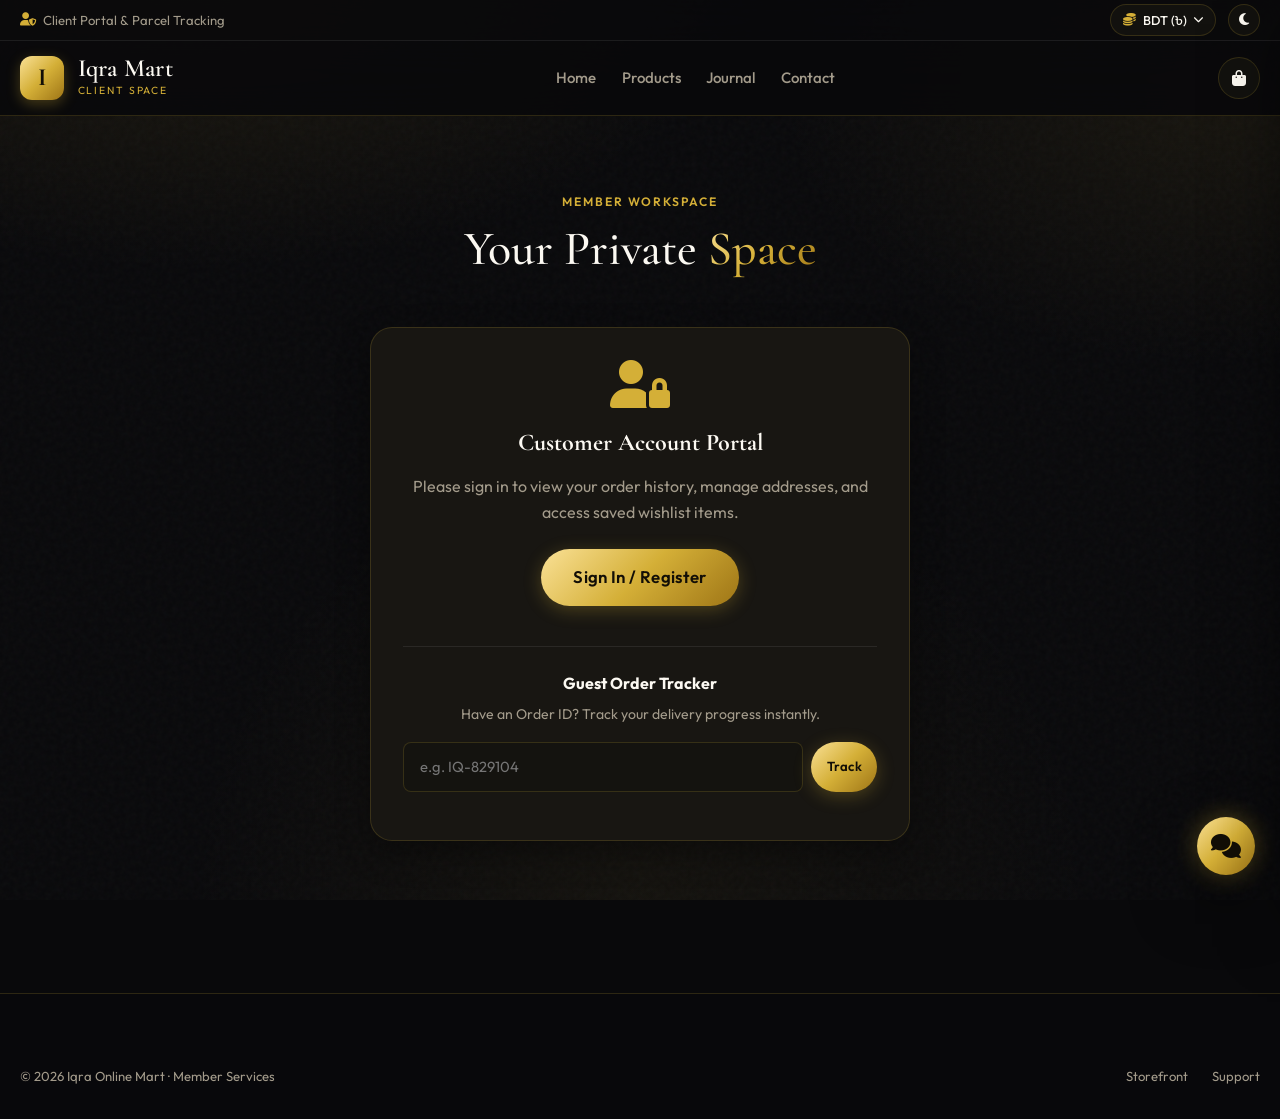
==== commit f1a4b182: "feat: upgrade Iqra Online Mart to international standard e-commerce & CMS platform - Multi-currency " ====
--- a/account.html
+++ b/account.html
@@ -1,34 +1,141 @@
 <!DOCTYPE html>
-<html lang="en">
+<html lang="en" data-theme="dark">
 <head>
   <meta charset="UTF-8">
   <meta name="viewport" content="width=device-width, initial-scale=1.0">
-  <title>Account · Iqra Mart</title>
+  <meta name="description" content="Customer Account & Order Tracking · Iqra Online Mart">
+  <meta name="theme-color" content="#09090b">
+  <title>Customer Space · Iqra Online Mart</title>
+
   <link rel="preconnect" href="https://fonts.googleapis.com">
   <link rel="preconnect" href="https://fonts.gstatic.com" crossorigin>
-  <link href="https://fonts.googleapis.com/css2?family=Cormorant+Garamond:wght@500&family=Outfit:wght@300;400;500;600&display=swap" rel="stylesheet">
+  <link href="https://fonts.googleapis.com/css2?family=Cormorant+Garamond:ital,wght@0,500;0,600;0,700;1,500&family=Outfit:wght@300;400;500;600;700&family=Hind+Siliguri:wght@400;500;600;700&display=swap" rel="stylesheet">
   <link rel="stylesheet" href="https://cdnjs.cloudflare.com/ajax/libs/font-awesome/6.5.1/css/all.min.css">
   <link rel="stylesheet" href="styles.css">
 </head>
 <body>
-  <header><div class="container header-inner">
-    <a href="index.html" class="logo"><div class="logo-mark">I</div><div class="logo-text">Iqra Mart</div></a>
-    <div class="header-actions">
-      <button id="themeToggle" class="theme-toggle"><i class="fas fa-moon"></i></button>
-      <button id="cartBtn" class="icon-btn"><i class="fas fa-bag-shopping"></i><span class="cart-badge" style="display:none">0</span></button>
+
+  <!-- Topbar -->
+  <div class="topbar">
+    <div class="container topbar-inner">
+      <div class="topbar-info">
+        <span><i class="fa-solid fa-user-shield gold"></i> Client Portal & Parcel Tracking</span>
+      </div>
+      <div class="topbar-actions">
+        <!-- Currency Dropdown -->
+        <div class="select-dropdown-wrap" id="currencyDropdownWrap">
+          <button class="select-trigger-btn" id="currencyBtn">
+            <i class="fa-solid fa-coins gold"></i> <span id="currentCurrencyLabel">BDT (৳)</span> <i class="fa-solid fa-chevron-down" style="font-size:0.65rem"></i>
+          </button>
+          <div class="dropdown-menu">
+            <button class="dropdown-item currency-option active" data-cur="BDT"><span>BDT</span> <strong>৳</strong></button>
+            <button class="dropdown-item currency-option" data-cur="USD"><span>USD</span> <strong>$</strong></button>
+            <button class="dropdown-item currency-option" data-cur="EUR"><span>EUR</span> <strong>€</strong></button>
+            <button class="dropdown-item currency-option" data-cur="GBP"><span>GBP</span> <strong>£</strong></button>
+            <button class="dropdown-item currency-option" data-cur="SAR"><span>SAR</span> <strong>﷼</strong></button>
+            <button class="dropdown-item currency-option" data-cur="AED"><span>AED</span> <strong>د.إ</strong></button>
+            <button class="dropdown-item currency-option" data-cur="INR"><span>INR</span> <strong>₹</strong></button>
+          </div>
+        </div>
+
+        <button id="themeToggle" class="icon-btn" style="width:32px;height:32px;font-size:0.85rem" title="Toggle Theme">
+          <i class="fa-solid fa-moon"></i>
+        </button>
+      </div>
     </div>
-  </div></header>
-  <section class="section"><div class="container">
-    <div class="section-header"><div class="section-tag">Account</div><h2 class="section-title">Your <span class="gradient-text">space</span></h2></div>
-    <div id="accountRoot"></div>
-  </div></section>
+  </div>
+
+  <!-- Header -->
+  <header>
+    <div class="container header-inner">
+      <a href="index.html" class="logo">
+        <div class="logo-mark">I</div>
+        <div>
+          <div class="logo-text">Iqra Mart</div>
+          <div class="logo-sub">Client Space</div>
+        </div>
+      </a>
+      <nav>
+        <ul class="nav-links">
+          <li><a href="index.html">Home</a></li>
+          <li><a href="index.html#products">Products</a></li>
+          <li><a href="blog.html">Journal</a></li>
+          <li><a href="contact.html">Contact</a></li>
+        </ul>
+      </nav>
+      <div class="header-actions">
+        <button id="cartBtn" class="icon-btn" title="Bag"><i class="fa-solid fa-bag-shopping"></i><span class="cart-badge" style="display:none">0</span></button>
+      </div>
+    </div>
+  </header>
+
+  <!-- Account Portal Root -->
+  <section class="section">
+    <div class="container">
+      <div class="section-header">
+        <div class="section-tag">Member Workspace</div>
+        <h2 class="section-title">Your Private <span class="gradient-text">Space</span></h2>
+      </div>
+      <div id="accountRoot"></div>
+    </div>
+  </section>
+
+  <!-- Footer -->
+  <footer>
+    <div class="container">
+      <div class="footer-bottom" style="border:0;padding:0">
+        <div>© 2026 Iqra Online Mart · Member Services</div>
+        <div class="footer-bottom-links">
+          <a href="index.html">Storefront</a>
+          <a href="contact.html">Support</a>
+        </div>
+      </div>
+    </div>
+  </footer>
+
+  <!-- Slide-Over Shopping Cart Drawer -->
   <div id="cartDrawerOverlay" class="cart-drawer-overlay"></div>
   <div id="cartDrawer" class="cart-drawer">
-    <div class="cart-drawer-header"><h3>Bag</h3><button id="cartClose" class="modal-close"><i class="fas fa-times"></i></button></div>
+    <div class="cart-drawer-header">
+      <h3><i class="fa-solid fa-bag-shopping gold"></i> Shopping Bag</h3>
+      <button id="cartClose" class="modal-close" style="position:static"><i class="fa-solid fa-times"></i></button>
+    </div>
+    <div id="freeShippingBox" class="free-shipping-box"></div>
     <div class="cart-drawer-body" id="cartDrawerBody"></div>
-    <div class="cart-drawer-footer"><div class="cart-total-row"><span>Total</span><span class="total" id="cartTotalValue">৳0</span></div>
-      <button id="checkoutBtn" class="btn btn-lg" style="width:100%">Checkout</button></div>
+    <div class="cart-drawer-footer">
+      <div class="cart-total-row grand-total"><span>Total</span><span class="gold" id="cartTotalValue">৳0</span></div>
+      <button id="checkoutBtn" class="btn btn-lg" style="width:100%"><i class="fa-solid fa-lock"></i> Checkout</button>
+    </div>
   </div>
+
+  <!-- Auth Modal -->
+  <div id="authModal" class="modal">
+    <div class="modal-content">
+      <button id="authClose" class="modal-close" data-close-modal><i class="fa-solid fa-times"></i></button>
+      <div style="display:flex;gap:1rem;margin-bottom:1.5rem;border-bottom:1px solid var(--line-faint)">
+        <button class="pd-tab-btn active" id="authTabLogin" onclick="$$('.auth-form').forEach(f=>f.style.display='none');$('#loginForm').style.display='block';this.classList.add('active');$('#authTabReg').classList.remove('active')">Sign In</button>
+        <button class="pd-tab-btn" id="authTabReg" onclick="$$('.auth-form').forEach(f=>f.style.display='none');$('#registerForm').style.display='block';this.classList.add('active');$('#authTabLogin').classList.remove('active')">Register</button>
+      </div>
+
+      <form id="loginForm" class="auth-form">
+        <div class="form-group"><label class="form-label">Email Address</label><input class="form-input" name="email" type="email" required></div>
+        <div class="form-group"><label class="form-label">Password</label><input class="form-input" name="password" type="password" required></div>
+        <button class="btn" style="width:100%;margin-top:1rem">Sign In</button>
+      </form>
+
+      <form id="registerForm" class="auth-form" style="display:none">
+        <div class="form-row">
+          <div class="form-group"><label class="form-label">First Name</label><input class="form-input" name="firstName" required></div>
+          <div class="form-group"><label class="form-label">Last Name</label><input class="form-input" name="lastName" required></div>
+        </div>
+        <div class="form-group"><label class="form-label">Email</label><input class="form-input" name="email" type="email" required></div>
+        <div class="form-group"><label class="form-label">Mobile Phone</label><input class="form-input" name="phone"></div>
+        <div class="form-group"><label class="form-label">Password</label><input class="form-input" name="password" type="password" minlength="4" required></div>
+        <button class="btn" style="width:100%;margin-top:1rem">Create Account</button>
+      </form>
+    </div>
+  </div>
+
   <script src="script.js"></script>
 </body>
 </html>
--- a/styles.css
+++ b/styles.css
@@ -1,486 +1,1909 @@
-/* Iqra Online Mart — Obsidian & Gold */
+/* ==========================================================================
+   IQRA ONLINE MART — INTERNATIONAL STANDARD LUXURY DESIGN SYSTEM
+   Theme: Obsidian & Gold Luxury (Dark) · Champagne & Alabaster (Light)
+   ========================================================================== */
+
 :root {
-  --bg: #080806;
-  --bg-elev: #12110d;
-  --bg-card: #17150f;
-  --line: rgba(212, 175, 55, 0.16);
+  /* Core Color Palette — Dark Mode (Obsidian & Metallic Gold) */
+  --bg: #09090b;
+  --bg-elev: #12110e;
+  --bg-card: #181612;
+  --bg-card-hover: #201e18;
+  --bg-input: #14130f;
+  --line: rgba(212, 175, 55, 0.18);
+  --line-strong: rgba(212, 175, 55, 0.38);
+  --line-faint: rgba(255, 255, 255, 0.08);
+
+  /* Gold Metallic Accents */
   --gold: #d4af37;
-  --gold-2: #f0d78c;
-  --gold-dim: #8a7020;
-  --ink: #f6f1e6;
-  --muted: #9a9284;
-  --faint: #6b655b;
-  --danger: #e85d5d;
-  --ok: #5dbe8a;
-  --sale: #e07a5f;
-  --hot: #e8b86d;
-  --radius: 18px;
-  --shadow: 0 24px 60px rgba(0, 0, 0, 0.45);
-  --font: "Outfit", system-ui, sans-serif;
-  --serif: "Cormorant Garamond", Georgia, serif;
-}
-
+  --gold-light: #fae196;
+  --gold-bright: #ffe699;
+  --gold-dim: #967420;
+  --gold-glow: rgba(212, 175, 55, 0.22);
+  --gold-gradient: linear-gradient(135deg, #fae196 0%, #d4af37 50%, #9e7516 100%);
+  --gold-gradient-subtle: linear-gradient(135deg, rgba(250,225,150,0.15) 0%, rgba(212,175,55,0.06) 100%);
+
+  /* Typography Colors */
+  --ink: #fcf9f2;
+  --ink-secondary: #d6cfbf;
+  --muted: #a39b8b;
+  --faint: #6e675b;
+
+  /* State / Status Accents */
+  --danger: #ef4444;
+  --danger-bg: rgba(239, 68, 68, 0.12);
+  --ok: #10b981;
+  --ok-bg: rgba(16, 185, 129, 0.12);
+  --info: #38bdf8;
+  --info-bg: rgba(56, 189, 248, 0.12);
+  --warning: #f59e0b;
+  --sale: #f97316;
+  --hot: #ec4899;
+  --new: #8b5cf6;
+
+  /* Metrics & Elevation */
+  --radius-sm: 8px;
+  --radius-md: 14px;
+  --radius-lg: 22px;
+  --radius-full: 9999px;
+  --shadow-sm: 0 4px 12px rgba(0, 0, 0, 0.25);
+  --shadow-md: 0 12px 32px rgba(0, 0, 0, 0.35);
+  --shadow-lg: 0 24px 64px rgba(0, 0, 0, 0.55);
+  --shadow-gold: 0 0 30px rgba(212, 175, 55, 0.25);
+
+  /* Fonts */
+  --font: "Outfit", system-ui, -apple-system, BlinkMacSystemFont, "Segoe UI", Roboto, "Hind Siliguri", sans-serif;
+  --serif: "Cormorant Garamond", Georgia, "Times New Roman", serif;
+  --transition-fast: 0.18s cubic-bezier(0.4, 0, 0.2, 1);
+  --transition: 0.3s cubic-bezier(0.4, 0, 0.2, 1);
+  --transition-slow: 0.5s cubic-bezier(0.16, 1, 0.3, 1);
+}
+
+/* Light Theme — Champagne & Alabaster */
 [data-theme="light"] {
-  --bg: #f6f1e6;
-  --bg-elev: #fffdf8;
+  --bg: #f8f6f0;
+  --bg-elev: #ffffff;
   --bg-card: #ffffff;
-  --line: rgba(80, 60, 10, 0.12);
-  --ink: #1a160f;
-  --muted: #6b6356;
-  --faint: #8a8274;
-  --shadow: 0 16px 40px rgba(40, 30, 10, 0.08);
-}
-
+  --bg-card-hover: #fcfaf6;
+  --bg-input: #f4f1ea;
+  --line: rgba(166, 124, 0, 0.18);
+  --line-strong: rgba(166, 124, 0, 0.4);
+  --line-faint: rgba(0, 0, 0, 0.06);
+
+  --gold: #b38b1e;
+  --gold-light: #d4af37;
+  --gold-bright: #947112;
+  --gold-dim: #735509;
+  --gold-glow: rgba(179, 139, 30, 0.16);
+  --gold-gradient: linear-gradient(135deg, #d4af37 0%, #b38b1e 50%, #7d5e0d 100%);
+  --gold-gradient-subtle: linear-gradient(135deg, rgba(212,175,55,0.12) 0%, rgba(179,139,30,0.04) 100%);
+
+  --ink: #191611;
+  --ink-secondary: #3d372e;
+  --muted: #6b6354;
+  --faint: #9c9382;
+
+  --shadow-sm: 0 4px 12px rgba(40, 30, 10, 0.06);
+  --shadow-md: 0 12px 28px rgba(40, 30, 10, 0.08);
+  --shadow-lg: 0 24px 50px rgba(40, 30, 10, 0.12);
+  --shadow-gold: 0 0 25px rgba(179, 139, 30, 0.18);
+}
+
+/* Base Reset & Smoothness */
 *, *::before, *::after { box-sizing: border-box; margin: 0; padding: 0; }
-html { scroll-behavior: smooth; }
+html { scroll-behavior: smooth; font-size: 16px; }
 body {
   font-family: var(--font);
   background: var(--bg);
   color: var(--ink);
   line-height: 1.6;
   min-height: 100vh;
-}
+  overflow-x: hidden;
+  -webkit-font-smoothing: antialiased;
+  -moz-osx-font-smoothing: grayscale;
+}
+
+/* Background Atmosphere Mesh */
 body::before {
   content: "";
   pointer-events: none;
   position: fixed; inset: 0;
   background:
-    radial-gradient(900px 500px at 10% -10%, rgba(212,175,55,.12), transparent 55%),
-    radial-gradient(700px 400px at 100% 0%, rgba(212,175,55,.06), transparent 50%),
-    url("data:image/svg+xml,%3Csvg viewBox='0 0 200 200' xmlns='http://www.w3.org/2000/svg'%3E%3Cfilter id='n'%3E%3CfeTurbulence type='fractalNoise' baseFrequency='.85' numOctaves='4' stitchTiles='stitch'/%3E%3C/filter%3E%3Crect width='100%25' height='100%25' filter='url(%23n)' opacity='.04'/%3E%3C/svg%3E");
+    radial-gradient(1000px 600px at 15% -10%, rgba(212,175,55,0.12), transparent 60%),
+    radial-gradient(800px 500px at 95% 10%, rgba(212,175,55,0.07), transparent 55%),
+    radial-gradient(700px 700px at 50% 100%, rgba(212,175,55,0.05), transparent 65%),
+    url("data:image/svg+xml,%3Csvg viewBox='0 0 200 200' xmlns='http://www.w3.org/2000/svg'%3E%3Cfilter id='n'%3E%3CfeTurbulence type='fractalNoise' baseFrequency='.85' numOctaves='4' stitchTiles='stitch'/%3E%3C/filter%3E%3Crect width='100%25' height='100%25' filter='url(%23n)' opacity='.03'/%3E%3C/svg%3E");
   z-index: 0;
 }
-img { max-width: 100%; display: block; }
-a { color: inherit; text-decoration: none; }
+
+img { max-width: 100%; height: auto; display: block; }
+a { color: inherit; text-decoration: none; transition: color var(--transition-fast); }
 button, input, select, textarea { font: inherit; color: inherit; }
-.container { width: min(1180px, calc(100% - 2rem)); margin-inline: auto; position: relative; z-index: 1; }
-
+button { cursor: pointer; border: none; background: transparent; }
+input:focus, select:focus, textarea:focus, button:focus-visible {
+  outline: 2px solid var(--gold);
+  outline-offset: 2px;
+}
+
+.container {
+  width: min(1240px, calc(100% - 2.5rem));
+  margin-inline: auto;
+  position: relative;
+  z-index: 1;
+}
+
+/* Utility & Typography Classes */
 .gold { color: var(--gold); }
 .gradient-text {
-  background: linear-gradient(120deg, var(--gold-2), var(--gold), #a67c00);
-  -webkit-background-clip: text; background-clip: text; color: transparent;
-}
-
-/* Topbar + header */
-.topbar {
-  border-bottom: 1px solid var(--line);
-  background: rgba(8,8,6,.72);
-  backdrop-filter: blur(16px);
-  font-size: .82rem;
+  background: var(--gold-gradient);
+  -webkit-background-clip: text;
+  background-clip: text;
+  color: transparent;
+  display: inline-block;
+}
+.lead { font-size: 1.15rem; color: var(--ink-secondary); line-height: 1.7; }
+.empty {
+  padding: 3.5rem 1.5rem;
+  text-align: center;
   color: var(--muted);
-  position: relative; z-index: 40;
-}
-.topbar-inner, .header-inner {
-  display: flex; align-items: center; justify-content: space-between; gap: 1rem;
-}
-.topbar-inner { min-height: 38px; }
-.topbar-info { display: flex; gap: 1.25rem; flex-wrap: wrap; }
-.topbar-info i { color: var(--gold); margin-right: .35rem; }
-.topbar-actions { display: flex; align-items: center; gap: .5rem; }
-
-header {
-  position: sticky; top: 0; z-index: 50;
-  background: rgba(8,8,6,.78);
-  backdrop-filter: blur(18px);
-  border-bottom: 1px solid var(--line);
-}
-[data-theme="light"] header, [data-theme="light"] .topbar { background: rgba(246,241,230,.86); }
-.header-inner { min-height: 72px; }
-.logo { display: flex; align-items: center; gap: .75rem; }
-.logo-mark {
-  width: 42px; height: 42px; border-radius: 12px;
-  display: grid; place-items: center;
-  background: linear-gradient(145deg, #f0d78c, #9a7420);
-  color: #1a1408; font-family: var(--serif); font-weight: 700; font-size: 1.4rem;
-}
-.logo-text { font-family: var(--serif); font-size: 1.45rem; letter-spacing: .02em; line-height: 1; }
-.logo-sub { font-size: .68rem; letter-spacing: .18em; text-transform: uppercase; color: var(--gold); }
-
-.nav-links { display: flex; gap: 1.4rem; list-style: none; font-size: .92rem; }
-.nav-links a { color: var(--muted); }
-.nav-links a:hover, .nav-links a.active { color: var(--gold); }
-.header-actions { display: flex; align-items: center; gap: .35rem; }
-.icon-btn, .theme-toggle, .lang-btn, .mobile-menu-btn {
-  background: transparent; border: 1px solid var(--line); color: var(--ink);
-  width: 40px; height: 40px; border-radius: 12px; cursor: pointer;
-  display: grid; place-items: center; position: relative;
-}
-.lang-btn { width: auto; padding: 0 .75rem; display: flex; align-items: center; gap: .4rem; }
-.lang-selector { position: relative; }
-.lang-dropdown {
-  display: none; position: absolute; right: 0; top: calc(100% + 6px);
-  background: var(--bg-card); border: 1px solid var(--line); border-radius: 12px;
-  min-width: 150px; padding: .4rem; z-index: 60; box-shadow: var(--shadow);
-}
-.lang-selector.open .lang-dropdown { display: block; }
-.lang-option {
-  display: block; width: 100%; text-align: left; background: none; border: 0;
-  padding: .5rem .7rem; border-radius: 8px; cursor: pointer; color: var(--ink);
-}
-.lang-option:hover, .lang-option.active { background: rgba(212,175,55,.12); color: var(--gold); }
-.cart-badge {
-  position: absolute; top: -4px; right: -4px;
-  background: var(--gold); color: #1a1408; font-size: .65rem; font-weight: 700;
-  min-width: 16px; height: 16px; border-radius: 99px; display: grid; place-items: center;
-}
-.mobile-menu-btn { display: none; }
+  font-size: 1.05rem;
+  background: var(--bg-card);
+  border-radius: var(--radius-md);
+  border: 1px dashed var(--line);
+}
 
 /* Buttons */
 .btn {
-  display: inline-flex; align-items: center; justify-content: center; gap: .5rem;
-  background: linear-gradient(135deg, #f0d78c, #b8922a);
-  color: #1a1408; border: 0; border-radius: 999px;
-  padding: .75rem 1.25rem; font-weight: 600; cursor: pointer;
-}
-.btn:hover { filter: brightness(1.06); }
+  display: inline-flex;
+  align-items: center;
+  justify-content: center;
+  gap: 0.6rem;
+  padding: 0.75rem 1.5rem;
+  border-radius: var(--radius-full);
+  background: var(--gold-gradient);
+  color: #120e06;
+  font-weight: 600;
+  font-size: 0.95rem;
+  letter-spacing: 0.02em;
+  transition: transform var(--transition-fast), box-shadow var(--transition-fast), opacity var(--transition-fast);
+  box-shadow: 0 4px 18px rgba(212, 175, 55, 0.28);
+  cursor: pointer;
+  white-space: nowrap;
+}
+.btn:hover {
+  transform: translateY(-2px);
+  box-shadow: 0 8px 24px rgba(212, 175, 55, 0.42);
+}
+.btn:active { transform: translateY(0); }
+.btn:disabled { opacity: 0.55; cursor: not-allowed; transform: none; box-shadow: none; }
+
 .btn-outline {
-  background: transparent; color: var(--gold);
+  background: transparent;
+  border: 1px solid var(--line-strong);
+  color: var(--ink);
+  box-shadow: none;
+}
+.btn-outline:hover {
+  background: rgba(212, 175, 55, 0.1);
+  border-color: var(--gold);
+  color: var(--gold);
+  box-shadow: 0 0 16px var(--gold-glow);
+}
+
+.btn-ghost {
+  background: transparent;
+  color: var(--muted);
+  padding: 0.5rem 0.9rem;
+  box-shadow: none;
+}
+.btn-ghost:hover { color: var(--ink); background: var(--bg-elev); }
+
+.btn-sm { padding: 0.45rem 0.95rem; font-size: 0.82rem; }
+.btn-lg { padding: 0.95rem 2rem; font-size: 1.05rem; }
+
+.icon-btn {
+  width: 42px;
+  height: 42px;
+  border-radius: var(--radius-full);
+  display: grid;
+  place-items: center;
+  background: var(--bg-elev);
+  border: 1px solid var(--line);
+  color: var(--ink);
+  transition: all var(--transition-fast);
+  position: relative;
+  font-size: 1rem;
+}
+.icon-btn:hover {
+  border-color: var(--gold);
+  color: var(--gold);
+  transform: translateY(-2px);
+  box-shadow: 0 0 14px var(--gold-glow);
+}
+
+/* ==========================================================================
+   NAVIGATION, TOPBAR & HEADER
+   ========================================================================== */
+
+.topbar {
+  border-bottom: 1px solid var(--line-faint);
+  background: rgba(9, 9, 11, 0.85);
+  backdrop-filter: blur(20px);
+  font-size: 0.82rem;
+  color: var(--muted);
+  position: relative;
+  z-index: 40;
+}
+[data-theme="light"] .topbar { background: rgba(248, 246, 240, 0.88); }
+
+.topbar-inner {
+  min-height: 40px;
+  display: flex;
+  align-items: center;
+  justify-content: space-between;
+  gap: 1rem;
+}
+.topbar-info { display: flex; align-items: center; gap: 1.5rem; flex-wrap: wrap; }
+.topbar-info span { display: inline-flex; align-items: center; gap: 0.4rem; }
+.topbar-info i { color: var(--gold); font-size: 0.85rem; }
+.topbar-actions { display: flex; align-items: center; gap: 0.75rem; }
+
+/* Currency & Language Selectors */
+.select-dropdown-wrap { position: relative; }
+.select-trigger-btn {
+  display: inline-flex;
+  align-items: center;
+  gap: 0.4rem;
+  padding: 0.3rem 0.75rem;
+  border-radius: var(--radius-full);
+  background: var(--bg-elev);
+  border: 1px solid var(--line);
+  font-size: 0.8rem;
+  font-weight: 500;
+  color: var(--ink);
+  transition: all var(--transition-fast);
+}
+.select-trigger-btn:hover { border-color: var(--gold); color: var(--gold); }
+.dropdown-menu {
+  position: absolute;
+  top: calc(100% + 6px);
+  right: 0;
+  background: var(--bg-card);
+  border: 1px solid var(--line);
+  border-radius: var(--radius-md);
+  box-shadow: var(--shadow-lg);
+  padding: 0.4rem;
+  min-width: 140px;
+  display: none;
+  flex-direction: column;
+  gap: 0.2rem;
+  z-index: 100;
+  backdrop-filter: blur(20px);
+}
+.select-dropdown-wrap.open .dropdown-menu { display: flex; animation: dropFade 0.2s ease; }
+@keyframes dropFade { from { opacity: 0; transform: translateY(-6px); } to { opacity: 1; transform: translateY(0); } }
+
+.dropdown-item {
+  display: flex;
+  align-items: center;
+  justify-content: space-between;
+  padding: 0.45rem 0.8rem;
+  font-size: 0.82rem;
+  border-radius: var(--radius-sm);
+  color: var(--ink);
+  transition: background var(--transition-fast);
+  text-align: left;
+  width: 100%;
+}
+.dropdown-item:hover, .dropdown-item.active {
+  background: rgba(212, 175, 55, 0.15);
+  color: var(--gold);
+}
+
+/* Sound Effect Button */
+.sound-toggle-btn {
+  font-size: 0.85rem;
+  color: var(--muted);
+  display: inline-flex;
+  align-items: center;
+  gap: 0.35rem;
+  padding: 0.3rem 0.6rem;
+  border-radius: var(--radius-full);
+}
+.sound-toggle-btn:hover { color: var(--gold); }
+
+/* Main Header */
+header {
+  position: sticky;
+  top: 0;
+  z-index: 50;
+  background: rgba(9, 9, 11, 0.88);
+  backdrop-filter: blur(20px);
+  border-bottom: 1px solid var(--line);
+  transition: background var(--transition-fast);
+}
+[data-theme="light"] header { background: rgba(248, 246, 240, 0.9); }
+.header-inner {
+  min-height: 74px;
+  display: flex;
+  align-items: center;
+  justify-content: space-between;
+  gap: 1.5rem;
+}
+
+/* Logo */
+.logo { display: flex; align-items: center; gap: 0.85rem; }
+.logo-mark {
+  width: 44px;
+  height: 44px;
+  border-radius: 12px;
+  display: grid;
+  place-items: center;
+  background: var(--gold-gradient);
+  color: #120e06;
+  font-family: var(--serif);
+  font-weight: 700;
+  font-size: 1.55rem;
+  box-shadow: 0 4px 14px rgba(212, 175, 55, 0.3);
+}
+.logo-text { font-family: var(--serif); font-size: 1.55rem; font-weight: 600; letter-spacing: 0.01em; line-height: 1; }
+.logo-sub { font-size: 0.65rem; letter-spacing: 0.18em; text-transform: uppercase; color: var(--gold); margin-top: 0.15rem; }
+
+/* Navigation Links */
+.nav-links { display: flex; gap: 1.6rem; list-style: none; font-size: 0.94rem; font-weight: 500; }
+.nav-links a { color: var(--muted); position: relative; padding: 0.4rem 0; }
+.nav-links a::after {
+  content: "";
+  position: absolute;
+  bottom: 0; left: 0;
+  width: 0; height: 2px;
+  background: var(--gold-gradient);
+  transition: width var(--transition-fast);
+  border-radius: 2px;
+}
+.nav-links a:hover, .nav-links a.active { color: var(--ink); }
+.nav-links a:hover::after, .nav-links a.active::after { width: 100%; }
+
+.header-actions { display: flex; align-items: center; gap: 0.65rem; }
+.cart-badge, .wish-badge {
+  position: absolute;
+  top: -5px; right: -5px;
+  width: 20px; height: 20px;
+  border-radius: var(--radius-full);
+  background: var(--gold-gradient);
+  color: #120e06;
+  font-size: 0.72rem;
+  font-weight: 700;
+  display: grid;
+  place-items: center;
+  box-shadow: 0 2px 8px rgba(0, 0, 0, 0.4);
+}
+.wish-badge { background: var(--hot); color: #fff; }
+
+.mobile-menu-btn { display: none; font-size: 1.25rem; }
+
+/* ==========================================================================
+   HERO SECTION
+   ========================================================================== */
+
+.hero {
+  padding: 4.5rem 0 5rem;
+  position: relative;
+  overflow: hidden;
+}
+.hero-inner {
+  display: grid;
+  grid-template-columns: 1.15fr 0.85fr;
+  gap: 3.5rem;
+  align-items: center;
+}
+.hero-kicker {
+  display: inline-flex;
+  align-items: center;
+  gap: 0.5rem;
+  padding: 0.35rem 1rem;
+  border-radius: var(--radius-full);
+  background: var(--gold-gradient-subtle);
+  border: 1px solid var(--line-strong);
+  color: var(--gold);
+  font-size: 0.82rem;
+  font-weight: 600;
+  letter-spacing: 0.08em;
+  text-transform: uppercase;
+  margin-bottom: 1.25rem;
+}
+.hero-kicker::before {
+  content: "";
+  width: 7px; height: 7px;
+  border-radius: 50%;
+  background: var(--gold);
+  box-shadow: 0 0 10px var(--gold);
+}
+.hero h1 {
+  font-family: var(--serif);
+  font-size: clamp(2.6rem, 5.2vw, 4.2rem);
+  font-weight: 500;
+  line-height: 1.1;
+  letter-spacing: -0.01em;
+  margin-bottom: 0.75rem;
+}
+.hero-motto {
+  font-size: 0.88rem;
+  letter-spacing: 0.22em;
+  text-transform: uppercase;
+  color: var(--gold-dim);
+  font-weight: 600;
+  margin-bottom: 1.25rem;
+}
+.hero p {
+  font-size: 1.15rem;
+  color: var(--ink-secondary);
+  max-width: 540px;
+  margin-bottom: 2rem;
+  line-height: 1.7;
+}
+.hero-actions { display: flex; gap: 1rem; flex-wrap: wrap; margin-bottom: 3rem; }
+
+.hero-stats {
+  display: flex;
+  gap: 2.5rem;
+  border-top: 1px solid var(--line-faint);
+  padding-top: 1.75rem;
+}
+.hero-stat-value {
+  font-family: var(--serif);
+  font-size: 1.9rem;
+  font-weight: 600;
+  color: var(--gold);
+  line-height: 1;
+}
+.hero-stat-label { font-size: 0.8rem; color: var(--muted); margin-top: 0.35rem; }
+
+/* Hero Visual Showcase */
+.hero-visual {
+  position: relative;
+  background: linear-gradient(145deg, var(--bg-card), var(--bg-elev));
+  border: 1px solid var(--line);
+  border-radius: var(--radius-lg);
+  padding: 2.5rem 2rem;
+  box-shadow: var(--shadow-lg), var(--shadow-gold);
+  display: flex;
+  flex-direction: column;
+  justify-content: center;
+  align-items: center;
+  min-height: 420px;
+  overflow: hidden;
+}
+.hero-visual-bg {
+  position: absolute; inset: 0;
+  background: radial-gradient(circle at center, rgba(212,175,55,0.15), transparent 70%);
+  pointer-events: none;
+}
+.hero-visual-main {
+  text-align: center;
+  position: relative;
+  z-index: 2;
+}
+.hero-visual-main i {
+  font-size: 6.5rem;
+  color: var(--gold);
+  filter: drop-shadow(0 0 25px rgba(212, 175, 55, 0.4));
+  animation: floatOrb 5s ease-in-out infinite;
+}
+@keyframes floatOrb {
+  0%, 100% { transform: translateY(0) scale(1); }
+  50% { transform: translateY(-10px) scale(1.03); }
+}
+
+.hero-float {
+  position: absolute;
+  padding: 0.85rem 1.15rem;
+  background: rgba(24, 22, 18, 0.85);
+  border: 1px solid var(--line-strong);
+  border-radius: var(--radius-md);
+  backdrop-filter: blur(14px);
+  display: flex;
+  align-items: center;
+  gap: 0.85rem;
+  box-shadow: var(--shadow-md);
+  z-index: 3;
+  animation: floatBadge 4s ease-in-out infinite alternate;
+}
+[data-theme="light"] .hero-float { background: rgba(255, 255, 255, 0.9); }
+.hf1 { top: 12%; left: -5%; }
+.hf2 { bottom: 12%; right: -5%; animation-delay: 1.5s; }
+.hf-ico {
+  width: 38px; height: 38px;
+  border-radius: var(--radius-full);
+  background: rgba(212, 175, 55, 0.16);
+  color: var(--gold);
+  display: grid;
+  place-items: center;
+  font-size: 1rem;
+}
+.hero-float strong { display: block; font-size: 0.88rem; font-weight: 600; }
+.hero-float small { font-size: 0.74rem; color: var(--muted); }
+@keyframes floatBadge {
+  0% { transform: translateY(0); }
+  100% { transform: translateY(-8px); }
+}
+
+/* ==========================================================================
+   SECTIONS, HEADERS & GRID LAYOUTS
+   ========================================================================== */
+
+.section { padding: 4.5rem 0; position: relative; }
+.section-header { text-align: center; max-width: 680px; margin: 0 auto 3rem; }
+.section-tag {
+  display: inline-block;
+  font-size: 0.76rem;
+  letter-spacing: 0.16em;
+  text-transform: uppercase;
+  color: var(--gold);
+  font-weight: 600;
+  margin-bottom: 0.6rem;
+}
+.section-title {
+  font-family: var(--serif);
+  font-size: clamp(2rem, 3.8vw, 3rem);
+  font-weight: 500;
+  line-height: 1.2;
+}
+.section-subtitle {
+  color: var(--muted);
+  font-size: 1.05rem;
+  margin-top: 0.75rem;
+  line-height: 1.6;
+}
+
+/* Categories Grid */
+.categories-grid {
+  display: grid;
+  grid-template-columns: repeat(auto-fill, minmax(200px, 1fr));
+  gap: 1.25rem;
+}
+.cat-card {
+  background: var(--bg-card);
+  border: 1px solid var(--line);
+  border-radius: var(--radius-md);
+  padding: 1.75rem 1.25rem;
+  text-align: center;
+  transition: all var(--transition);
+  cursor: pointer;
+  position: relative;
+  overflow: hidden;
+}
+.cat-card::before {
+  content: "";
+  position: absolute; inset: 0;
+  background: var(--gold-gradient-subtle);
+  opacity: 0;
+  transition: opacity var(--transition);
+}
+.cat-card:hover {
+  transform: translateY(-4px);
+  border-color: var(--gold);
+  box-shadow: var(--shadow-gold);
+}
+.cat-card:hover::before { opacity: 1; }
+.cat-ico {
+  width: 58px; height: 58px;
+  border-radius: var(--radius-full);
+  background: var(--bg-elev);
+  border: 1px solid var(--line);
+  color: var(--gold);
+  font-size: 1.4rem;
+  display: grid;
+  place-items: center;
+  margin: 0 auto 1.1rem;
+  position: relative;
+  z-index: 1;
+  transition: transform var(--transition-fast), background var(--transition-fast);
+}
+.cat-card:hover .cat-ico {
+  transform: scale(1.1);
+  background: var(--gold);
+  color: #120e06;
+}
+.cat-card h3 { font-size: 1.05rem; font-weight: 600; margin-bottom: 0.35rem; position: relative; z-index: 1; }
+.cat-card p { font-size: 0.8rem; color: var(--muted); line-height: 1.4; position: relative; z-index: 1; }
+
+/* ==========================================================================
+   PRODUCT CARD & CATALOG GRID (INTERNATIONAL STANDARD)
+   ========================================================================== */
+
+.catalog-layout {
+  display: grid;
+  grid-template-columns: 270px 1fr;
+  gap: 2rem;
+  align-items: start;
+}
+
+/* Sidebar Filters */
+.filter-sidebar {
+  background: var(--bg-card);
+  border: 1px solid var(--line);
+  border-radius: var(--radius-md);
+  padding: 1.5rem;
+  position: sticky;
+  top: 90px;
+}
+.filter-sidebar-header {
+  display: flex;
+  align-items: center;
+  justify-content: space-between;
+  margin-bottom: 1.5rem;
+  padding-bottom: 0.75rem;
+  border-bottom: 1px solid var(--line-faint);
+}
+.filter-sidebar-header h3 { font-size: 1.1rem; font-weight: 600; }
+.filter-reset-btn { font-size: 0.8rem; color: var(--gold); cursor: pointer; }
+.filter-group { margin-bottom: 1.5rem; }
+.filter-group h4 {
+  font-size: 0.88rem;
+  font-weight: 600;
+  text-transform: uppercase;
+  letter-spacing: 0.06em;
+  color: var(--ink-secondary);
+  margin-bottom: 0.85rem;
+}
+.filter-chips { display: flex; flex-direction: column; gap: 0.4rem; }
+.filter-chip-item {
+  display: flex;
+  align-items: center;
+  justify-content: space-between;
+  padding: 0.45rem 0.6rem;
+  border-radius: var(--radius-sm);
+  font-size: 0.86rem;
+  color: var(--muted);
+  cursor: pointer;
+  transition: all var(--transition-fast);
+}
+.filter-chip-item:hover, .filter-chip-item.active {
+  background: var(--bg-elev);
+  color: var(--gold);
+}
+.filter-chip-item.active { font-weight: 600; }
+.filter-chip-count {
+  font-size: 0.75rem;
+  background: var(--bg-elev);
+  padding: 0.15rem 0.5rem;
+  border-radius: var(--radius-full);
+  color: var(--faint);
+}
+
+/* Price Range Slider */
+.price-range-inputs { display: flex; gap: 0.5rem; align-items: center; margin-top: 0.6rem; }
+.price-range-input {
+  width: 100%;
+  padding: 0.4rem 0.6rem;
+  border-radius: var(--radius-sm);
+  background: var(--bg-input);
+  border: 1px solid var(--line);
+  font-size: 0.84rem;
+}
+
+/* Catalog Toolbar */
+.products-toolbar {
+  display: flex;
+  align-items: center;
+  justify-content: space-between;
+  gap: 1rem;
+  margin-bottom: 1.75rem;
+  flex-wrap: wrap;
+  background: var(--bg-card);
+  padding: 0.85rem 1.25rem;
+  border-radius: var(--radius-md);
+  border: 1px solid var(--line);
+}
+.toolbar-left { display: flex; align-items: center; gap: 1rem; }
+.toolbar-results-count { font-size: 0.88rem; color: var(--muted); }
+.toolbar-right { display: flex; align-items: center; gap: 0.75rem; }
+
+.view-toggle-btns { display: flex; gap: 0.25rem; }
+.view-btn {
+  width: 34px; height: 34px;
+  border-radius: var(--radius-sm);
+  display: grid;
+  place-items: center;
+  border: 1px solid var(--line);
+  color: var(--muted);
+  font-size: 0.9rem;
+}
+.view-btn.active {
+  background: var(--gold-gradient);
+  color: #120e06;
+  border-color: transparent;
+}
+
+.sort-select, .form-select {
+  padding: 0.5rem 2rem 0.5rem 0.85rem;
+  border-radius: var(--radius-sm);
+  background: var(--bg-input);
+  border: 1px solid var(--line);
+  color: var(--ink);
+  font-size: 0.86rem;
+  cursor: pointer;
+  appearance: none;
+  background-image: url("data:image/svg+xml,%3Csvg xmlns='http://www.w3.org/2000/svg' width='12' height='12' fill='%23d4af37' viewBox='0 0 16 16'%3E%3Cpath d='M8 11.5l-5-5h10l-5 5z'/%3E%3C/svg%3E");
+  background-repeat: no-repeat;
+  background-position: right 0.75rem center;
+}
+
+/* Products Grid */
+.products-grid {
+  display: grid;
+  grid-template-columns: repeat(auto-fill, minmax(260px, 1fr));
+  gap: 1.5rem;
+}
+.products-grid.list-view {
+  display: flex;
+  flex-direction: column;
+  gap: 1.25rem;
+}
+
+/* Product Card */
+.product-card {
+  background: var(--bg-card);
+  border: 1px solid var(--line);
+  border-radius: var(--radius-md);
+  overflow: hidden;
+  display: flex;
+  flex-direction: column;
+  transition: all var(--transition);
+  position: relative;
+}
+.product-card:hover {
+  transform: translateY(-5px);
+  border-color: var(--gold);
+  box-shadow: var(--shadow-md), var(--shadow-gold);
+}
+
+.product-media {
+  position: relative;
+  aspect-ratio: 4 / 3.4;
+  background: linear-gradient(135deg, var(--bg-elev), var(--bg-card));
+  display: grid;
+  place-items: center;
+  overflow: hidden;
+  border-bottom: 1px solid var(--line-faint);
+}
+.product-img {
+  width: 100%;
+  height: 100%;
+  object-fit: cover;
+  transition: transform 0.5s ease;
+}
+.product-card:hover .product-img { transform: scale(1.08); }
+
+.product-icon-fallback {
+  font-size: 4rem;
+  color: var(--gold);
+  opacity: 0.5;
+  transition: all 0.3s ease;
+}
+.product-card:hover .product-icon-fallback {
+  transform: scale(1.15);
+  opacity: 0.85;
+}
+
+/* Product Badges */
+.p-badge {
+  position: absolute;
+  top: 10px; left: 10px;
+  padding: 0.25rem 0.65rem;
+  border-radius: var(--radius-full);
+  font-size: 0.68rem;
+  font-weight: 700;
+  text-transform: uppercase;
+  letter-spacing: 0.08em;
+  z-index: 2;
+  box-shadow: var(--shadow-sm);
+}
+.p-badge.sale { background: var(--sale); color: #fff; }
+.p-badge.hot { background: var(--hot); color: #fff; }
+.p-badge.new { background: var(--new); color: #fff; }
+.p-badge.featured { background: var(--gold-gradient); color: #120e06; }
+
+.product-media-actions {
+  position: absolute;
+  top: 10px; right: 10px;
+  display: flex;
+  flex-direction: column;
+  gap: 0.4rem;
+  z-index: 2;
+}
+.media-action-btn {
+  width: 34px; height: 34px;
+  border-radius: var(--radius-full);
+  background: rgba(24, 22, 18, 0.75);
+  border: 1px solid var(--line);
+  color: var(--ink);
+  display: grid;
+  place-items: center;
+  font-size: 0.85rem;
+  backdrop-filter: blur(8px);
+  transition: all var(--transition-fast);
+}
+[data-theme="light"] .media-action-btn { background: rgba(255, 255, 255, 0.85); }
+.media-action-btn:hover {
+  background: var(--gold);
+  color: #120e06;
+  border-color: var(--gold);
+}
+.media-action-btn.active {
+  background: var(--hot);
+  color: #fff;
+  border-color: var(--hot);
+}
+
+/* Quick View Hover Button */
+.quick-view-overlay-btn {
+  position: absolute;
+  bottom: -45px;
+  left: 50%;
+  transform: translateX(-50%);
+  padding: 0.45rem 1.1rem;
+  background: rgba(24, 22, 18, 0.9);
   border: 1px solid var(--gold);
-}
-.btn-lg { padding: .9rem 1.5rem; }
-.btn-sm { padding: .4rem .75rem; font-size: .82rem; }
-.btn-ghost { background: transparent; color: var(--muted); border: 1px solid var(--line); }
-
-/* Hero */
-.hero { padding: 4.5rem 0 3rem; position: relative; z-index: 1; }
-.hero-inner { display: grid; grid-template-columns: 1.1fr .9fr; gap: 3rem; align-items: center; }
-.hero-kicker {
-  letter-spacing: .28em; text-transform: uppercase; font-size: .72rem; color: var(--gold);
-  margin-bottom: .8rem;
-}
-.hero h1 {
-  font-family: var(--serif); font-size: clamp(2.6rem, 5vw, 4.4rem);
-  line-height: 1.05; font-weight: 500; margin-bottom: 1rem;
-}
-.hero-motto { font-family: var(--serif); font-style: italic; color: var(--gold-2); font-size: 1.25rem; margin-bottom: 1rem; }
-.hero p { color: var(--muted); max-width: 34rem; margin-bottom: 1.6rem; }
-.hero-actions { display: flex; flex-wrap: wrap; gap: .75rem; margin-bottom: 2rem; }
-.hero-stats { display: flex; gap: 2rem; }
-.hero-stat-value { font-family: var(--serif); font-size: 1.8rem; color: var(--gold); }
-.hero-stat-label { font-size: .78rem; color: var(--faint); letter-spacing: .08em; text-transform: uppercase; }
-.hero-visual {
-  position: relative; min-height: 380px;
-  border-radius: 28px; overflow: hidden;
-  border: 1px solid var(--line);
-  background:
-    linear-gradient(160deg, rgba(212,175,55,.18), transparent 40%),
-    var(--bg-card);
-}
-.hero-visual img { width: 100%; height: 100%; object-fit: cover; min-height: 380px; opacity: .85; }
-.hero-float {
-  position: absolute; backdrop-filter: blur(12px);
-  background: rgba(12,11,8,.72); border: 1px solid var(--line);
-  border-radius: 16px; padding: .85rem 1rem; display: flex; gap: .7rem; align-items: center;
-}
-.hero-float strong { display: block; font-size: .92rem; }
-.hero-float small { color: var(--muted); }
-.hf1 { left: 1rem; bottom: 1.4rem; }
-.hf2 { right: 1rem; top: 1.4rem; }
-.hf-ico {
-  width: 38px; height: 38px; border-radius: 10px; display: grid; place-items: center;
-  background: rgba(212,175,55,.18); color: var(--gold);
-}
-
-/* Sections */
-.section { padding: 4.2rem 0; position: relative; z-index: 1; }
-.section-header { text-align: center; margin-bottom: 2.4rem; }
-.section-tag {
-  display: inline-block; letter-spacing: .22em; text-transform: uppercase;
-  font-size: .7rem; color: var(--gold); margin-bottom: .6rem;
-}
-.section-title { font-family: var(--serif); font-size: clamp(1.9rem, 3vw, 2.8rem); font-weight: 500; }
-.section-subtitle { color: var(--muted); max-width: 38rem; margin: .6rem auto 0; }
-
-.categories-grid {
-  display: grid; grid-template-columns: repeat(5, 1fr); gap: 1rem;
-}
-.cat-card {
-  background: var(--bg-card); border: 1px solid var(--line); border-radius: var(--radius);
-  padding: 1.3rem 1rem; text-align: center; cursor: pointer; transition: .25s transform, .25s border-color;
-}
-.cat-card:hover { transform: translateY(-4px); border-color: var(--gold); }
-.cat-ico {
-  width: 52px; height: 52px; margin: 0 auto .7rem; border-radius: 14px;
-  display: grid; place-items: center; background: rgba(212,175,55,.1); color: var(--gold); font-size: 1.2rem;
-}
-.cat-card h3 { font-size: .98rem; font-weight: 560; }
-.cat-card p { color: var(--faint); font-size: .78rem; margin-top: .25rem; }
-
-.products-toolbar { display: flex; justify-content: space-between; gap: 1rem; margin-bottom: 1.4rem; flex-wrap: wrap; }
-.filter-tabs { display: flex; flex-wrap: wrap; gap: .45rem; }
-.filter-tab, .sort-select {
-  background: var(--bg-card); border: 1px solid var(--line); color: var(--muted);
-  border-radius: 999px; padding: .45rem .9rem; cursor: pointer;
-}
-.filter-tab.active { color: #1a1408; background: var(--gold); border-color: var(--gold); }
-.products-grid {
-  display: grid; grid-template-columns: repeat(4, 1fr); gap: 1.1rem;
-}
-.product-card {
-  background: var(--bg-card); border: 1px solid var(--line); border-radius: 20px;
-  overflow: hidden; display: flex; flex-direction: column; transition: .25s transform, .25s border-color;
-}
-.product-card:hover { transform: translateY(-5px); border-color: rgba(212,175,55,.4); }
-.product-media {
-  height: 190px; display: grid; place-items: center; position: relative;
-  background: linear-gradient(160deg, #2a2416, #12100b);
-  font-size: 3rem; color: var(--gold);
-}
-.product-media img { width: 100%; height: 100%; object-fit: cover; }
-.p-badge {
-  position: absolute; top: 10px; left: 10px;
-  font-size: .68rem; letter-spacing: .08em; text-transform: uppercase;
-  padding: .25rem .5rem; border-radius: 999px; background: var(--gold); color: #1a1408; font-weight: 700;
-}
-.p-badge.sale { background: var(--sale); color: #fff; }
-.p-badge.hot { background: #c2410c; color: #fff; }
-.wish-btn {
-  position: absolute; top: 10px; right: 10px; width: 34px; height: 34px; border-radius: 50%;
-  border: 0; background: rgba(8,8,6,.55); color: #fff; cursor: pointer;
-}
-.wish-btn.on { color: #e07a5f; }
-.product-body { padding: 1rem 1rem 1.1rem; display: flex; flex-direction: column; gap: .35rem; flex: 1; }
-.product-cat { font-size: .72rem; color: var(--gold); letter-spacing: .08em; text-transform: uppercase; }
-.product-body h3 { font-size: 1rem; font-weight: 560; }
-.stars { color: var(--gold); font-size: .78rem; }
-.price-row { display: flex; align-items: baseline; gap: .5rem; margin-top: auto; }
-.price { font-weight: 700; color: var(--gold-2); }
-.old { text-decoration: line-through; color: var(--faint); font-size: .85rem; }
-.product-actions { display: flex; gap: .4rem; margin-top: .6rem; }
-.product-actions .btn { flex: 1; padding: .55rem; font-size: .82rem; }
-
-.features-grid, .testimonials-grid, .blog-grid {
-  display: grid; grid-template-columns: repeat(4, 1fr); gap: 1rem;
-}
-.feature-card, .t-card, .blog-card {
-  background: var(--bg-card); border: 1px solid var(--line); border-radius: var(--radius); padding: 1.3rem;
-}
-.feature-icon {
-  width: 46px; height: 46px; border-radius: 12px; display: grid; place-items: center;
-  background: rgba(212,175,55,.12); color: var(--gold); margin-bottom: .8rem;
-}
-.feature-card h3 { margin-bottom: .3rem; }
-.feature-card p, .t-card p { color: var(--muted); font-size: .92rem; }
-.t-card { display: flex; flex-direction: column; gap: .7rem; }
-.t-top { display: flex; align-items: center; gap: .7rem; }
-.avatar {
-  width: 42px; height: 42px; border-radius: 50%; display: grid; place-items: center;
-  background: rgba(212,175,55,.2); color: var(--gold); font-weight: 700;
-}
-.blog-card h3 { font-family: var(--serif); font-size: 1.25rem; margin: .4rem 0; }
-.blog-meta { color: var(--faint); font-size: .78rem; }
-
-.stats-row { display: grid; grid-template-columns: repeat(4, 1fr); gap: 1rem; }
-.stat-block {
-  text-align: center; padding: 1.4rem; border: 1px solid var(--line); border-radius: var(--radius); background: var(--bg-card);
-}
-.stat-block-value { font-family: var(--serif); font-size: 2rem; color: var(--gold); }
-.stat-block-label { color: var(--muted); font-size: .85rem; }
-
-.newsletter {
-  text-align: center; padding: 3rem 1.5rem; border-radius: 28px;
-  border: 1px solid var(--line);
-  background: linear-gradient(160deg, rgba(212,175,55,.12), var(--bg-card));
-}
-.newsletter h2 { font-family: var(--serif); font-size: 2.2rem; font-weight: 500; }
-.newsletter p { color: var(--muted); margin: .5rem 0 1.2rem; }
-.newsletter-form { display: flex; gap: .6rem; max-width: 480px; margin: 0 auto; flex-wrap: wrap; justify-content: center; }
-.newsletter-input, .form-input, .form-select, .form-textarea {
-  background: var(--bg); border: 1px solid var(--line); border-radius: 12px;
-  padding: .75rem 1rem; width: 100%;
-}
-.newsletter-input { flex: 1; min-width: 220px; }
-
-footer { border-top: 1px solid var(--line); padding: 3rem 0 1.4rem; position: relative; z-index: 1; }
-.footer-grid { display: grid; grid-template-columns: 1.4fr 1fr 1fr 1fr; gap: 2rem; }
-.footer-brand p { color: var(--muted); margin: .8rem 0 1rem; max-width: 22rem; }
-.footer-social { display: flex; gap: .5rem; }
+  border-radius: var(--radius-full);
+  font-size: 0.78rem;
+  font-weight: 600;
+  color: var(--gold);
+  backdrop-filter: blur(10px);
+  opacity: 0;
+  transition: all var(--transition-fast);
+  z-index: 3;
+}
+.product-card:hover .quick-view-overlay-btn {
+  bottom: 12px;
+  opacity: 1;
+}
+
+.product-body {
+  padding: 1.25rem;
+  display: flex;
+  flex-direction: column;
+  flex: 1;
+}
+.product-cat {
+  font-size: 0.72rem;
+  text-transform: uppercase;
+  letter-spacing: 0.1em;
+  color: var(--gold);
+  font-weight: 600;
+  margin-bottom: 0.35rem;
+}
+.product-card h3 {
+  font-size: 1.05rem;
+  font-weight: 600;
+  line-height: 1.4;
+  margin-bottom: 0.4rem;
+  color: var(--ink);
+}
+.product-card h3 a:hover { color: var(--gold); }
+
+.stars { color: #f59e0b; font-size: 0.85rem; display: inline-flex; align-items: center; gap: 0.3rem; }
+.stars-count { color: var(--muted); font-size: 0.78rem; }
+
+.price-row {
+  display: flex;
+  align-items: baseline;
+  gap: 0.6rem;
+  margin: 0.85rem 0 1.1rem;
+}
+.price { font-size: 1.2rem; font-weight: 700; color: var(--ink); font-family: var(--font); }
+.old { font-size: 0.88rem; color: var(--faint); text-decoration: line-through; }
+.discount-tag {
+  font-size: 0.72rem;
+  padding: 0.15rem 0.45rem;
+  background: var(--danger-bg);
+  color: var(--danger);
+  border-radius: var(--radius-sm);
+  font-weight: 600;
+}
+
+.product-actions {
+  display: grid;
+  grid-template-columns: 1.2fr 0.8fr;
+  gap: 0.5rem;
+  margin-top: auto;
+}
+
+/* List View Variations */
+.products-grid.list-view .product-card {
+  flex-direction: row;
+  min-height: 160px;
+}
+.products-grid.list-view .product-media {
+  width: 220px;
+  aspect-ratio: auto;
+  border-bottom: none;
+  border-right: 1px solid var(--line-faint);
+}
+.products-grid.list-view .product-body {
+  display: grid;
+  grid-template-columns: 1fr auto;
+  gap: 1.5rem;
+  align-items: center;
+}
+
+/* ==========================================================================
+   PRODUCT DETAIL PAGE (INTERACTIVE GALLERY, VARIANTS & TABS)
+   ========================================================================== */
+
+.breadcrumb {
+  display: flex;
+  align-items: center;
+  gap: 0.5rem;
+  font-size: 0.84rem;
+  color: var(--muted);
+  margin-bottom: 2rem;
+  flex-wrap: wrap;
+}
+.breadcrumb a:hover { color: var(--gold); }
+.breadcrumb span { color: var(--faint); }
+
+.pd-grid {
+  display: grid;
+  grid-template-columns: 1fr 1.1fr;
+  gap: 3.5rem;
+  align-items: start;
+}
+
+/* Interactive Image Gallery */
+.pd-gallery { display: flex; flex-direction: column; gap: 1rem; }
+.pd-main-img-wrap {
+  position: relative;
+  aspect-ratio: 1 / 1;
+  background: var(--bg-card);
+  border: 1px solid var(--line);
+  border-radius: var(--radius-lg);
+  overflow: hidden;
+  display: grid;
+  place-items: center;
+  box-shadow: var(--shadow-md);
+}
+.pd-main-img {
+  width: 100%; height: 100%;
+  object-fit: cover;
+  transition: transform 0.4s ease;
+}
+.pd-main-img-wrap:hover .pd-main-img { transform: scale(1.1); }
+.pd-thumbnails {
+  display: flex;
+  gap: 0.75rem;
+  overflow-x: auto;
+  padding-bottom: 0.25rem;
+}
+.pd-thumb {
+  width: 76px; height: 76px;
+  border-radius: var(--radius-md);
+  border: 1px solid var(--line);
+  background: var(--bg-card);
+  overflow: hidden;
+  cursor: pointer;
+  transition: all var(--transition-fast);
+  flex-shrink: 0;
+  display: grid;
+  place-items: center;
+}
+.pd-thumb.active, .pd-thumb:hover {
+  border-color: var(--gold);
+  box-shadow: 0 0 12px var(--gold-glow);
+}
+.pd-thumb img { width: 100%; height: 100%; object-fit: cover; }
+
+/* Product Info Right Column */
+.pd-info h1 {
+  font-family: var(--serif);
+  font-size: clamp(2rem, 3vw, 2.8rem);
+  font-weight: 500;
+  line-height: 1.2;
+  margin: 0.35rem 0 0.75rem;
+}
+.pd-meta-row { display: flex; align-items: center; gap: 1.5rem; margin-bottom: 1.25rem; flex-wrap: wrap; }
+.pd-sku { font-size: 0.82rem; color: var(--muted); }
+
+.pd-stock-badge {
+  display: inline-flex;
+  align-items: center;
+  gap: 0.4rem;
+  padding: 0.25rem 0.75rem;
+  border-radius: var(--radius-full);
+  font-size: 0.78rem;
+  font-weight: 600;
+}
+.pd-stock-badge.in-stock { background: var(--ok-bg); color: var(--ok); }
+.pd-stock-badge.low-stock { background: rgba(245,158,11,0.15); color: var(--warning); }
+.pd-stock-badge.out-of-stock { background: var(--danger-bg); color: var(--danger); }
+
+/* Variants (Colors & Sizes) */
+.variant-section { margin: 1.5rem 0; }
+.variant-title { font-size: 0.88rem; font-weight: 600; margin-bottom: 0.6rem; }
+.color-swatches { display: flex; gap: 0.6rem; flex-wrap: wrap; }
+.color-swatch {
+  width: 32px; height: 32px;
+  border-radius: var(--radius-full);
+  border: 2px solid transparent;
+  outline: 1px solid var(--line);
+  cursor: pointer;
+  transition: all var(--transition-fast);
+  position: relative;
+}
+.color-swatch.active {
+  border-color: var(--bg);
+  outline: 2px solid var(--gold);
+  transform: scale(1.1);
+}
+
+.size-chips { display: flex; gap: 0.5rem; flex-wrap: wrap; }
+.size-chip {
+  padding: 0.45rem 1rem;
+  border-radius: var(--radius-sm);
+  border: 1px solid var(--line);
+  background: var(--bg-elev);
+  font-size: 0.84rem;
+  cursor: pointer;
+  transition: all var(--transition-fast);
+}
+.size-chip.active, .size-chip:hover {
+  border-color: var(--gold);
+  background: rgba(212, 175, 55, 0.15);
+  color: var(--gold);
+}
+
+/* Quantity Stepper */
+.qty-stepper {
+  display: inline-flex;
+  align-items: center;
+  background: var(--bg-card);
+  border: 1px solid var(--line);
+  border-radius: var(--radius-full);
+  padding: 0.25rem;
+}
+.qty-btn {
+  width: 36px; height: 36px;
+  border-radius: var(--radius-full);
+  display: grid;
+  place-items: center;
+  background: var(--bg-elev);
+  color: var(--ink);
+  font-weight: 700;
+  transition: all var(--transition-fast);
+}
+.qty-btn:hover { background: var(--gold); color: #120e06; }
+.qty-val { min-width: 44px; text-align: center; font-weight: 600; font-size: 1rem; }
+
+/* Tabbed Sections */
+.pd-tabs-container { margin-top: 4rem; }
+.pd-tab-nav {
+  display: flex;
+  gap: 1.5rem;
+  border-bottom: 1px solid var(--line);
+  margin-bottom: 2rem;
+  overflow-x: auto;
+}
+.pd-tab-btn {
+  padding: 0.75rem 0.5rem;
+  font-size: 1.05rem;
+  font-weight: 600;
+  color: var(--muted);
+  position: relative;
+  cursor: pointer;
+  white-space: nowrap;
+}
+.pd-tab-btn::after {
+  content: "";
+  position: absolute; bottom: -1px; left: 0;
+  width: 0; height: 2px;
+  background: var(--gold-gradient);
+  transition: width var(--transition-fast);
+}
+.pd-tab-btn.active { color: var(--gold); }
+.pd-tab-btn.active::after { width: 100%; }
+
+.pd-tab-content { display: none; }
+.pd-tab-content.active { display: block; animation: tabFade 0.3s ease; }
+@keyframes tabFade { from { opacity: 0; transform: translateY(6px); } to { opacity: 1; transform: translateY(0); } }
+
+/* Specifications Table */
+.specs-table {
+  width: 100%;
+  border-collapse: collapse;
+  margin-top: 1rem;
+}
+.specs-table th, .specs-table td {
+  padding: 0.85rem 1.25rem;
+  border-bottom: 1px solid var(--line-faint);
+  font-size: 0.92rem;
+  text-align: left;
+}
+.specs-table th { width: 30%; color: var(--muted); font-weight: 500; }
+.specs-table td { color: var(--ink); }
+
+/* Review System */
+.reviews-breakdown {
+  display: grid;
+  grid-template-columns: 280px 1fr;
+  gap: 3rem;
+  margin-bottom: 3rem;
+  padding: 2rem;
+  background: var(--bg-card);
+  border: 1px solid var(--line);
+  border-radius: var(--radius-lg);
+}
+.rating-big { font-family: var(--serif); font-size: 4rem; font-weight: 700; color: var(--gold); line-height: 1; }
+.rating-bar-row { display: flex; align-items: center; gap: 0.75rem; font-size: 0.84rem; margin-bottom: 0.45rem; }
+.rating-bar-wrap {
+  flex: 1;
+  height: 8px;
+  background: var(--bg-elev);
+  border-radius: var(--radius-full);
+  overflow: hidden;
+}
+.rating-bar-fill { height: 100%; background: var(--gold-gradient); border-radius: var(--radius-full); }
+
+.review-item {
+  padding: 1.5rem 0;
+  border-bottom: 1px solid var(--line-faint);
+}
+.review-header { display: flex; justify-content: space-between; margin-bottom: 0.5rem; }
+.review-author { font-weight: 600; display: flex; align-items: center; gap: 0.5rem; }
+.verified-tag { font-size: 0.7rem; color: var(--ok); background: var(--ok-bg); padding: 0.1rem 0.4rem; border-radius: 4px; }
+
+/* ==========================================================================
+   CART DRAWER & FREE SHIPPING PROGRESS BAR
+   ========================================================================== */
+
+.cart-drawer-overlay {
+  position: fixed; inset: 0;
+  background: rgba(0, 0, 0, 0.75);
+  backdrop-filter: blur(8px);
+  z-index: 90;
+  opacity: 0; pointer-events: none;
+  transition: opacity var(--transition);
+}
+.cart-drawer-overlay.open { opacity: 1; pointer-events: auto; }
+
+.cart-drawer {
+  position: fixed;
+  top: 0; right: -460px;
+  width: min(450px, 100%);
+  height: 100vh;
+  background: var(--bg-card);
+  border-left: 1px solid var(--line);
+  z-index: 100;
+  display: flex;
+  flex-direction: column;
+  box-shadow: var(--shadow-lg);
+  transition: right var(--transition-slow);
+}
+.cart-drawer.open { right: 0; }
+
+.cart-drawer-header {
+  padding: 1.5rem;
+  border-bottom: 1px solid var(--line);
+  display: flex;
+  align-items: center;
+  justify-content: space-between;
+}
+.cart-drawer-header h3 { font-family: var(--serif); font-size: 1.5rem; font-weight: 600; }
+
+/* Free Shipping Progress in Cart */
+.free-shipping-box {
+  padding: 1rem 1.5rem;
+  background: var(--bg-elev);
+  border-bottom: 1px solid var(--line-faint);
+  font-size: 0.84rem;
+}
+.free-shipping-bar-wrap {
+  height: 6px;
+  background: var(--bg-input);
+  border-radius: var(--radius-full);
+  margin-top: 0.5rem;
+  overflow: hidden;
+}
+.free-shipping-bar-fill {
+  height: 100%;
+  background: var(--gold-gradient);
+  border-radius: var(--radius-full);
+  transition: width 0.4s ease;
+}
+
+.cart-drawer-body {
+  flex: 1;
+  overflow-y: auto;
+  padding: 1.25rem 1.5rem;
+  display: flex;
+  flex-direction: column;
+  gap: 1.1rem;
+}
+
+.cart-item {
+  display: grid;
+  grid-template-columns: 64px 1fr auto;
+  gap: 1rem;
+  align-items: center;
+  padding: 0.75rem;
+  background: var(--bg-elev);
+  border: 1px solid var(--line-faint);
+  border-radius: var(--radius-md);
+}
+.cart-item-img {
+  width: 64px; height: 64px;
+  border-radius: var(--radius-sm);
+  object-fit: cover;
+  background: var(--bg-card);
+}
+.cart-item h4 { font-size: 0.92rem; font-weight: 600; line-height: 1.3; margin-bottom: 0.35rem; }
+
+.cart-drawer-footer {
+  padding: 1.5rem;
+  border-top: 1px solid var(--line);
+  background: var(--bg-elev);
+}
+.cart-total-row {
+  display: flex;
+  justify-content: space-between;
+  font-size: 0.95rem;
+  color: var(--muted);
+  margin-bottom: 0.5rem;
+}
+.cart-total-row.grand-total {
+  font-size: 1.25rem;
+  font-weight: 700;
+  color: var(--ink);
+  margin: 0.85rem 0 1.25rem;
+  padding-top: 0.75rem;
+  border-top: 1px solid var(--line-faint);
+}
+
+/* Promo Code Box */
+.promo-input-wrap {
+  display: flex;
+  gap: 0.5rem;
+  margin-bottom: 1rem;
+}
+.promo-input {
+  flex: 1;
+  padding: 0.5rem 0.85rem;
+  background: var(--bg-card);
+  border: 1px solid var(--line);
+  border-radius: var(--radius-sm);
+  font-size: 0.84rem;
+  text-transform: uppercase;
+}
+
+/* ==========================================================================
+   CHECKOUT EXPERIENCE & PRINTABLE INVOICE
+   ========================================================================== */
+
+.checkout-grid {
+  display: grid;
+  grid-template-columns: 1.3fr 0.7fr;
+  gap: 3rem;
+  align-items: start;
+}
+.checkout-card {
+  background: var(--bg-card);
+  border: 1px solid var(--line);
+  border-radius: var(--radius-lg);
+  padding: 2rem;
+  box-shadow: var(--shadow-md);
+  margin-bottom: 1.5rem;
+}
+.checkout-card h3 {
+  font-family: var(--serif);
+  font-size: 1.4rem;
+  font-weight: 600;
+  margin-bottom: 1.25rem;
+  display: flex;
+  align-items: center;
+  gap: 0.6rem;
+}
+
+/* Form Styles */
+.form-group { margin-bottom: 1.15rem; }
+.form-row { display: grid; grid-template-columns: 1fr 1fr; gap: 1rem; }
+.form-row-3 { display: grid; grid-template-columns: 1fr 1fr 1fr; gap: 1rem; }
+.form-label {
+  display: block;
+  font-size: 0.84rem;
+  font-weight: 600;
+  color: var(--ink-secondary);
+  margin-bottom: 0.4rem;
+}
+.form-input, .form-textarea, .form-select {
+  width: 100%;
+  padding: 0.75rem 1rem;
+  border-radius: var(--radius-sm);
+  background: var(--bg-input);
+  border: 1px solid var(--line);
+  color: var(--ink);
+  font-size: 0.92rem;
+  transition: all var(--transition-fast);
+}
+.form-textarea { min-height: 110px; resize: vertical; }
+.form-input:focus, .form-textarea:focus, .form-select:focus {
+  border-color: var(--gold);
+  box-shadow: 0 0 12px var(--gold-glow);
+}
+
+/* Payment Gateway Options */
+.pay-opts { display: grid; grid-template-columns: repeat(auto-fit, minmax(130px, 1fr)); gap: 0.75rem; margin: 1rem 0; }
+.pay-opt-card {
+  border: 1px solid var(--line);
+  border-radius: var(--radius-md);
+  padding: 1rem 0.75rem;
+  text-align: center;
+  cursor: pointer;
+  background: var(--bg-elev);
+  transition: all var(--transition-fast);
+}
+.pay-opt-card input { display: none; }
+.pay-opt-card:hover, .pay-opt-card.active {
+  border-color: var(--gold);
+  background: rgba(212, 175, 55, 0.12);
+}
+.pay-opt-card i { font-size: 1.5rem; margin-bottom: 0.4rem; display: block; color: var(--gold); }
+.pay-opt-card span { font-size: 0.84rem; font-weight: 600; }
+
+/* Interactive Payment Details Box */
+.pay-gateway-details {
+  background: var(--bg-elev);
+  border: 1px solid var(--line);
+  border-radius: var(--radius-md);
+  padding: 1.25rem;
+  margin-top: 1rem;
+}
+
+/* Order Confirmation & Timeline */
+.order-success-hero {
+  text-align: center;
+  padding: 3rem 2rem;
+  background: var(--bg-card);
+  border: 1px solid var(--line);
+  border-radius: var(--radius-lg);
+  box-shadow: var(--shadow-lg);
+}
+.order-check-icon {
+  width: 72px; height: 72px;
+  border-radius: var(--radius-full);
+  background: var(--ok-bg);
+  color: var(--ok);
+  display: grid;
+  place-items: center;
+  font-size: 2.2rem;
+  margin: 0 auto 1.5rem;
+  border: 2px solid var(--ok);
+}
+
+.order-timeline {
+  display: flex;
+  justify-content: space-between;
+  position: relative;
+  margin: 2.5rem 0;
+}
+.order-timeline::before {
+  content: "";
+  position: absolute;
+  top: 18px; left: 0; right: 0;
+  height: 3px;
+  background: var(--line);
+  z-index: 1;
+}
+.timeline-step {
+  position: relative;
+  z-index: 2;
+  text-align: center;
+  display: flex;
+  flex-direction: column;
+  align-items: center;
+  gap: 0.4rem;
+}
+.step-circle {
+  width: 38px; height: 38px;
+  border-radius: var(--radius-full);
+  background: var(--bg-card);
+  border: 2px solid var(--line);
+  display: grid;
+  place-items: center;
+  font-size: 0.9rem;
+  color: var(--muted);
+}
+.timeline-step.completed .step-circle {
+  background: var(--gold);
+  border-color: var(--gold);
+  color: #120e06;
+}
+.timeline-step.active .step-circle {
+  border-color: var(--gold);
+  color: var(--gold);
+  box-shadow: 0 0 15px var(--gold-glow);
+}
+.timeline-step small { font-size: 0.74rem; color: var(--muted); }
+
+/* Printable Invoice Styling */
+@media print {
+  body::before, header, .topbar, footer, .btn, .cart-drawer, .modal, .live-chat-bubble { display: none !important; }
+  body { background: #fff !important; color: #000 !important; font-size: 12pt; }
+  .container { width: 100% !important; max-width: 100% !important; margin: 0 !important; }
+  .printable-invoice { border: none !important; box-shadow: none !important; padding: 0 !important; }
+}
+
+/* ==========================================================================
+   MODALS (SEARCH, QUICK VIEW, COMPARE, AUTH)
+   ========================================================================== */
+
+.modal {
+  position: fixed; inset: 0;
+  background: rgba(0, 0, 0, 0.8);
+  backdrop-filter: blur(10px);
+  z-index: 120;
+  display: none;
+  place-items: center;
+  padding: 1.5rem;
+  overflow-y: auto;
+}
+.modal.open { display: grid; animation: modalIn 0.25s cubic-bezier(0.16, 1, 0.3, 1); }
+@keyframes modalIn { from { opacity: 0; transform: scale(0.95); } to { opacity: 1; transform: scale(1); } }
+
+.modal-content {
+  background: var(--bg-card);
+  border: 1px solid var(--line-strong);
+  border-radius: var(--radius-lg);
+  padding: 2.2rem;
+  width: min(580px, 100%);
+  position: relative;
+  box-shadow: var(--shadow-lg), var(--shadow-gold);
+}
+.modal-content.modal-lg { width: min(880px, 100%); }
+.modal-content.modal-xl { width: min(1080px, 100%); }
+
+.modal-close {
+  position: absolute;
+  top: 1.25rem; right: 1.25rem;
+  width: 36px; height: 36px;
+  border-radius: var(--radius-full);
+  display: grid;
+  place-items: center;
+  background: var(--bg-elev);
+  border: 1px solid var(--line);
+  color: var(--muted);
+  font-size: 1rem;
+  transition: all var(--transition-fast);
+}
+.modal-close:hover { color: var(--gold); border-color: var(--gold); }
+
+/* Live Search Modal */
+.search-modal-box { width: min(720px, 100%); }
+.search-input-wrap {
+  position: relative;
+  margin: 1.25rem 0 1.5rem;
+}
+.search-input-wrap i {
+  position: absolute;
+  left: 1.25rem; top: 50%;
+  transform: translateY(-50%);
+  color: var(--gold);
+  font-size: 1.25rem;
+}
+.search-big-input {
+  width: 100%;
+  padding: 1rem 1.25rem 1rem 3.2rem;
+  border-radius: var(--radius-full);
+  background: var(--bg-elev);
+  border: 1px solid var(--line-strong);
+  color: var(--ink);
+  font-size: 1.15rem;
+}
+.search-big-input:focus { border-color: var(--gold); box-shadow: 0 0 20px var(--gold-glow); }
+
+.search-results-list {
+  max-height: 420px;
+  overflow-y: auto;
+  display: flex;
+  flex-direction: column;
+  gap: 0.75rem;
+}
+.search-hit-item {
+  display: grid;
+  grid-template-columns: 50px 1fr auto;
+  gap: 1rem;
+  align-items: center;
+  padding: 0.75rem 1rem;
+  background: var(--bg-elev);
+  border-radius: var(--radius-md);
+  border: 1px solid var(--line-faint);
+  cursor: pointer;
+  transition: all var(--transition-fast);
+}
+.search-hit-item:hover {
+  border-color: var(--gold);
+  background: rgba(212, 175, 55, 0.1);
+  transform: translateX(4px);
+}
+.search-hit-img { width: 50px; height: 50px; border-radius: var(--radius-sm); object-fit: cover; }
+
+/* Product Comparison Table Modal */
+.compare-table {
+  width: 100%;
+  border-collapse: collapse;
+  margin-top: 1.5rem;
+}
+.compare-table th, .compare-table td {
+  padding: 1rem;
+  border: 1px solid var(--line-faint);
+  text-align: center;
+  font-size: 0.88rem;
+}
+.compare-table th { background: var(--bg-elev); color: var(--gold); font-weight: 600; width: 140px; text-align: left; }
+
+/* ==========================================================================
+   LIVE CHAT WIDGET & TOAST NOTIFICATIONS
+   ========================================================================== */
+
+.live-chat-bubble {
+  position: fixed;
+  bottom: 25px; right: 25px;
+  width: 58px; height: 58px;
+  border-radius: var(--radius-full);
+  background: var(--gold-gradient);
+  color: #120e06;
+  font-size: 1.5rem;
+  display: grid;
+  place-items: center;
+  box-shadow: var(--shadow-lg), 0 0 25px rgba(212, 175, 55, 0.4);
+  z-index: 80;
+  cursor: pointer;
+  transition: transform var(--transition-fast);
+}
+.live-chat-bubble:hover { transform: scale(1.1); }
+
+.live-chat-window {
+  position: fixed;
+  bottom: 95px; right: 25px;
+  width: min(380px, calc(100% - 2rem));
+  height: 520px;
+  background: var(--bg-card);
+  border: 1px solid var(--line-strong);
+  border-radius: var(--radius-lg);
+  box-shadow: var(--shadow-lg);
+  z-index: 85;
+  display: none;
+  flex-direction: column;
+  overflow: hidden;
+  backdrop-filter: blur(20px);
+}
+.live-chat-window.open { display: flex; animation: dropFade 0.25s ease; }
+
+.chat-header {
+  padding: 1rem 1.25rem;
+  background: var(--bg-elev);
+  border-bottom: 1px solid var(--line);
+  display: flex;
+  align-items: center;
+  justify-content: space-between;
+}
+.chat-agent-info { display: flex; align-items: center; gap: 0.6rem; }
+.agent-avatar {
+  width: 34px; height: 34px;
+  border-radius: var(--radius-full);
+  background: var(--gold-gradient);
+  color: #120e06;
+  font-weight: 700;
+  display: grid;
+  place-items: center;
+  font-size: 0.85rem;
+}
+.agent-status-dot {
+  width: 8px; height: 8px;
+  background: var(--ok);
+  border-radius: 50%;
+  display: inline-block;
+  margin-right: 4px;
+}
+
+.chat-messages-body {
+  flex: 1;
+  overflow-y: auto;
+  padding: 1rem;
+  display: flex;
+  flex-direction: column;
+  gap: 0.75rem;
+}
+.chat-msg {
+  max-width: 80%;
+  padding: 0.65rem 0.95rem;
+  border-radius: var(--radius-md);
+  font-size: 0.86rem;
+  line-height: 1.4;
+}
+.chat-msg.bot {
+  align-self: flex-start;
+  background: var(--bg-elev);
+  border: 1px solid var(--line-faint);
+  border-bottom-left-radius: 4px;
+}
+.chat-msg.user {
+  align-self: flex-end;
+  background: var(--gold-gradient);
+  color: #120e06;
+  font-weight: 500;
+  border-bottom-right-radius: 4px;
+}
+
+.chat-input-footer {
+  padding: 0.75rem 1rem;
+  background: var(--bg-elev);
+  border-top: 1px solid var(--line);
+  display: flex;
+  gap: 0.5rem;
+}
+.chat-input {
+  flex: 1;
+  padding: 0.55rem 0.85rem;
+  border-radius: var(--radius-full);
+  background: var(--bg-card);
+  border: 1px solid var(--line);
+  font-size: 0.84rem;
+}
+
+/* Toast Container */
+.toast-container {
+  position: fixed;
+  top: 25px; right: 25px;
+  z-index: 150;
+  display: flex;
+  flex-direction: column;
+  gap: 0.6rem;
+  pointer-events: none;
+}
+.toast {
+  padding: 0.85rem 1.4rem;
+  border-radius: var(--radius-md);
+  background: rgba(24, 22, 18, 0.94);
+  border: 1px solid var(--gold);
+  color: var(--ink);
+  font-size: 0.9rem;
+  font-weight: 500;
+  box-shadow: var(--shadow-md), 0 0 15px var(--gold-glow);
+  backdrop-filter: blur(12px);
+  pointer-events: auto;
+  animation: toastIn 0.3s cubic-bezier(0.16, 1, 0.3, 1);
+  display: flex;
+  align-items: center;
+  gap: 0.65rem;
+}
+[data-theme="light"] .toast { background: rgba(255, 255, 255, 0.96); }
+@keyframes toastIn { from { opacity: 0; transform: translateY(-12px); } to { opacity: 1; transform: translateY(0); } }
+
+/* Mobile Bottom Navigation Bar */
+.mobile-bottom-nav {
+  position: fixed;
+  bottom: 0; left: 0; right: 0;
+  background: rgba(9, 9, 11, 0.95);
+  backdrop-filter: blur(20px);
+  border-top: 1px solid var(--line);
+  display: none;
+  justify-content: space-around;
+  padding: 0.5rem 0;
+  z-index: 75;
+}
+[data-theme="light"] .mobile-bottom-nav { background: rgba(248, 246, 240, 0.96); }
+.mob-nav-item {
+  display: flex;
+  flex-direction: column;
+  align-items: center;
+  font-size: 0.72rem;
+  color: var(--muted);
+  gap: 0.2rem;
+  position: relative;
+  padding: 0.2rem 0.5rem;
+}
+.mob-nav-item i { font-size: 1.15rem; }
+.mob-nav-item.active, .mob-nav-item:hover { color: var(--gold); }
+
+/* ==========================================================================
+   ADMIN CMS DASHBOARD
+   ========================================================================== */
+
+.admin-layout {
+  display: grid;
+  grid-template-columns: 260px 1fr;
+  min-height: 100vh;
+}
+.admin-sidebar {
+  background: var(--bg-card);
+  border-right: 1px solid var(--line);
+  padding: 1.75rem 1.25rem;
+  display: flex;
+  flex-direction: column;
+  position: sticky;
+  top: 0;
+  height: 100vh;
+  overflow-y: auto;
+}
+.admin-logo {
+  display: flex;
+  align-items: center;
+  gap: 0.75rem;
+  font-family: var(--serif);
+  font-size: 1.35rem;
+  font-weight: 600;
+  padding-bottom: 1.5rem;
+  margin-bottom: 1.5rem;
+  border-bottom: 1px solid var(--line-faint);
+}
+.admin-nav { list-style: none; display: flex; flex-direction: column; gap: 0.35rem; }
+.admin-nav-item {
+  display: flex;
+  align-items: center;
+  gap: 0.75rem;
+  padding: 0.7rem 1rem;
+  border-radius: var(--radius-sm);
+  font-size: 0.9rem;
+  font-weight: 500;
+  color: var(--muted);
+  width: 100%;
+  text-align: left;
+  transition: all var(--transition-fast);
+}
+.admin-nav-item:hover, .admin-nav-item.active {
+  background: var(--bg-elev);
+  color: var(--gold);
+  border-left: 3px solid var(--gold);
+}
+
+.admin-main { padding: 2.5rem; overflow-x: auto; }
+.admin-header {
+  display: flex;
+  align-items: center;
+  justify-content: space-between;
+  margin-bottom: 2rem;
+  flex-wrap: wrap;
+  gap: 1rem;
+}
+.admin-header h1 { font-family: var(--serif); font-size: 2.2rem; font-weight: 500; }
+
+.admin-stats-grid {
+  display: grid;
+  grid-template-columns: repeat(auto-fit, minmax(200px, 1fr));
+  gap: 1.25rem;
+  margin-bottom: 2rem;
+}
+.admin-stat-card {
+  background: var(--bg-card);
+  border: 1px solid var(--line);
+  border-radius: var(--radius-md);
+  padding: 1.4rem;
+  box-shadow: var(--shadow-sm);
+}
+.admin-stat-card b {
+  display: block;
+  font-size: 1.8rem;
+  font-family: var(--serif);
+  color: var(--gold);
+  line-height: 1.1;
+  margin-bottom: 0.25rem;
+}
+.admin-stat-card span { font-size: 0.84rem; color: var(--muted); }
+
+.admin-table {
+  width: 100%;
+  border-collapse: collapse;
+  background: var(--bg-card);
+  border: 1px solid var(--line);
+  border-radius: var(--radius-md);
+  overflow: hidden;
+}
+.admin-table th, .admin-table td {
+  padding: 0.9rem 1.15rem;
+  border-bottom: 1px solid var(--line-faint);
+  font-size: 0.88rem;
+  text-align: left;
+}
+.admin-table th { background: var(--bg-elev); color: var(--ink-secondary); font-weight: 600; }
+
+/* Status Badges */
+.status {
+  display: inline-flex;
+  align-items: center;
+  gap: 0.35rem;
+  padding: 0.2rem 0.6rem;
+  border-radius: var(--radius-full);
+  font-size: 0.74rem;
+  font-weight: 600;
+  text-transform: capitalize;
+}
+.status.active, .status.delivered { background: var(--ok-bg); color: var(--ok); }
+.status.pending, .status.processing { background: rgba(245, 158, 11, 0.15); color: var(--warning); }
+.status.shipped { background: var(--info-bg); color: var(--info); }
+.status.cancelled, .status.inactive { background: var(--danger-bg); color: var(--danger); }
+
+/* ==========================================================================
+   FOOTER & RESPONSIVENESS
+   ========================================================================== */
+
+footer {
+  border-top: 1px solid var(--line);
+  background: rgba(9, 9, 11, 0.95);
+  padding: 4.5rem 0 2rem;
+  margin-top: 5rem;
+}
+[data-theme="light"] footer { background: rgba(248, 246, 240, 0.95); }
+
+.footer-grid {
+  display: grid;
+  grid-template-columns: 2fr 1fr 1fr 1.2fr;
+  gap: 3rem;
+  margin-bottom: 3.5rem;
+}
+.footer-brand p { color: var(--muted); font-size: 0.92rem; margin: 1rem 0 1.5rem; max-width: 320px; }
+.footer-social { display: flex; gap: 0.75rem; }
 .footer-social a {
-  width: 36px; height: 36px; border-radius: 10px; border: 1px solid var(--line);
-  display: grid; place-items: center; color: var(--gold);
-}
-.footer-section h4 { margin-bottom: .8rem; font-size: .95rem; }
-.footer-links { list-style: none; }
-.footer-links a, .footer-contact-item { color: var(--muted); display: flex; gap: .45rem; align-items: center; padding: .28rem 0; }
+  width: 38px; height: 38px;
+  border-radius: var(--radius-full);
+  background: var(--bg-card);
+  border: 1px solid var(--line);
+  color: var(--muted);
+  display: grid;
+  place-items: center;
+  transition: all var(--transition-fast);
+}
+.footer-social a:hover { border-color: var(--gold); color: var(--gold); transform: translateY(-2px); }
+
+.footer-section h4 { font-size: 0.95rem; font-weight: 600; margin-bottom: 1.25rem; color: var(--ink); }
+.footer-links { list-style: none; display: flex; flex-direction: column; gap: 0.65rem; }
+.footer-links a { color: var(--muted); font-size: 0.88rem; }
+.footer-links a:hover { color: var(--gold); }
+
 .footer-bottom {
-  display: flex; justify-content: space-between; gap: 1rem; flex-wrap: wrap;
-  margin-top: 2rem; padding-top: 1rem; border-top: 1px solid var(--line);
-  color: var(--faint); font-size: .85rem;
-}
-.footer-bottom-links { display: flex; gap: 1rem; }
-
-/* Cart */
-.cart-drawer-overlay {
-  position: fixed; inset: 0; background: rgba(0,0,0,.55); z-index: 80; display: none;
-}
-.cart-drawer {
-  position: fixed; top: 0; right: 0; width: min(400px, 100%); height: 100%;
-  background: var(--bg-elev); border-left: 1px solid var(--line); z-index: 90;
-  transform: translateX(100%); transition: .28s transform; display: flex; flex-direction: column;
-}
-.cart-drawer.open { transform: none; }
-.cart-drawer-overlay.open { display: block; }
-.cart-drawer-header, .cart-drawer-footer { padding: 1.1rem 1.2rem; border-bottom: 1px solid var(--line); }
-.cart-drawer-footer { border-bottom: 0; border-top: 1px solid var(--line); }
-.cart-drawer-header { display: flex; justify-content: space-between; align-items: center; }
-.cart-drawer-body { flex: 1; overflow: auto; padding: 1rem; }
-.cart-item { display: grid; grid-template-columns: 56px 1fr auto; gap: .7rem; padding: .7rem 0; border-bottom: 1px solid var(--line); }
-.cart-item h4 { font-size: .9rem; }
-.qty { display: flex; align-items: center; gap: .4rem; margin-top: .3rem; }
-.qty button { width: 24px; height: 24px; border-radius: 6px; border: 1px solid var(--line); background: var(--bg); cursor: pointer; }
-.cart-total-row { display: flex; justify-content: space-between; margin-bottom: .9rem; }
-.cart-total-row .total { color: var(--gold); font-size: 1.2rem; font-weight: 700; }
-.empty { text-align: center; color: var(--muted); padding: 2rem .5rem; }
-
-/* Modal */
-.modal {
-  position: fixed; inset: 0; background: rgba(0,0,0,.62); z-index: 100;
-  display: none; place-items: center; padding: 1rem;
-}
-.modal.open { display: grid; }
-.modal-content {
-  background: var(--bg-elev); border: 1px solid var(--line); border-radius: 20px;
-  width: min(560px, 100%); padding: 1.5rem; position: relative; max-height: 90vh; overflow: auto;
-}
-.modal-content.search-content { width: min(680px, 100%); }
-.modal-close {
-  position: absolute; top: 12px; right: 12px; width: 34px; height: 34px;
-  border-radius: 10px; border: 1px solid var(--line); background: transparent; cursor: pointer; color: var(--ink);
-}
-.search-input-wrap { position: relative; margin: 1rem 0; }
-.search-input-wrap i { position: absolute; left: 12px; top: 50%; transform: translateY(-50%); color: var(--gold); }
-.search-big-input { width: 100%; padding: .85rem 1rem .85rem 2.4rem; border-radius: 12px; border: 1px solid var(--line); background: var(--bg); }
-.search-hit { display: flex; justify-content: space-between; padding: .7rem 0; border-bottom: 1px solid var(--line); cursor: pointer; }
-
-.auth-tabs { display: flex; gap: .4rem; margin-bottom: 1rem; }
-.auth-tab { flex: 1; padding: .55rem; border-radius: 10px; border: 1px solid var(--line); background: transparent; cursor: pointer; color: var(--muted); }
-.auth-tab.active { background: rgba(212,175,55,.15); color: var(--gold); border-color: var(--gold); }
-.form-group { margin-bottom: .85rem; }
-.form-label { display: block; font-size: .8rem; color: var(--muted); margin-bottom: .3rem; }
-.form-row { display: grid; grid-template-columns: 1fr 1fr; gap: .7rem; }
-.form-textarea { min-height: 110px; resize: vertical; }
-.auth-switch { text-align: center; color: var(--muted); margin-top: .8rem; font-size: .9rem; }
-.auth-switch a { color: var(--gold); }
-
-.toast {
-  position: fixed; bottom: 1.2rem; right: 1.2rem; z-index: 200;
-  background: var(--bg-card); border: 1px solid var(--gold); color: var(--ink);
-  padding: .75rem 1rem; border-radius: 12px; box-shadow: var(--shadow);
-}
-
-/* Product detail */
-.pd { display: grid; grid-template-columns: 1fr 1fr; gap: 2.4rem; align-items: start; }
-.pd-media {
-  min-height: 380px; border-radius: 24px; border: 1px solid var(--line);
-  display: grid; place-items: center; font-size: 6rem; color: var(--gold);
-  background: linear-gradient(160deg, #2a2416, #12100b);
-}
-.pd h1 { font-family: var(--serif); font-size: 2.4rem; font-weight: 500; margin: .4rem 0; }
-.pd .lead { color: var(--muted); margin: 1rem 0; }
-.qty-lg { display: flex; align-items: center; gap: .6rem; margin: 1rem 0; }
-
-/* Checkout */
-.checkout-grid { display: grid; grid-template-columns: 1.2fr .8fr; gap: 1.4rem; }
-.checkout-summary, .checkout-form {
-  background: var(--bg-card); border: 1px solid var(--line); border-radius: 20px; padding: 1.2rem;
-}
-.pay-opts { display: grid; gap: .5rem; }
-.pay-opt {
-  display: flex; align-items: center; gap: .6rem; padding: .7rem .8rem;
-  border: 1px solid var(--line); border-radius: 12px; cursor: pointer;
-}
-.pay-opt input { accent-color: var(--gold); }
-
-/* Account */
-.account-wrap { display: grid; grid-template-columns: 220px 1fr; gap: 1.4rem; }
-.account-nav { background: var(--bg-card); border: 1px solid var(--line); border-radius: 18px; padding: .6rem; }
-.account-nav button {
-  width: 100%; text-align: left; background: none; border: 0; color: var(--muted);
-  padding: .65rem .7rem; border-radius: 10px; cursor: pointer;
-}
-.account-nav button.active { background: rgba(212,175,55,.12); color: var(--gold); }
-.account-panel { background: var(--bg-card); border: 1px solid var(--line); border-radius: 18px; padding: 1.2rem; }
-
-/* Contact */
-.contact-grid { display: grid; grid-template-columns: .8fr 1.2fr; gap: 1.4rem; }
-.info-card { background: var(--bg-card); border: 1px solid var(--line); border-radius: 18px; padding: 1.2rem; }
-
-/* Admin */
-.auth-page { min-height: 100vh; display: grid; place-items: center; padding: 1.5rem; }
-.auth-card {
-  width: min(420px, 100%); background: var(--bg-card); border: 1px solid var(--line);
-  border-radius: 22px; padding: 2rem; position: relative; z-index: 1;
-}
-.auth-header { text-align: center; margin-bottom: 1.2rem; }
-.auth-logo {
-  width: 56px; height: 56px; margin: 0 auto .7rem; border-radius: 16px;
-  display: grid; place-items: center; background: linear-gradient(145deg, #f0d78c, #9a7420); color: #1a1408; font-size: 1.3rem;
-}
-.auth-credentials { margin-top: 1rem; font-size: .82rem; color: var(--muted); text-align: center; }
-.admin-layout { display: grid; grid-template-columns: 250px 1fr; min-height: 100vh; position: relative; z-index: 1; }
-.admin-sidebar {
-  background: var(--bg-elev); border-right: 1px solid var(--line); padding: 1.2rem .8rem;
-}
-.admin-logo { display: flex; align-items: center; gap: .6rem; font-family: var(--serif); font-size: 1.3rem; padding: .4rem .5rem 1rem; }
-.admin-nav { list-style: none; }
-.admin-nav-item {
-  width: 100%; display: flex; align-items: center; gap: .6rem;
-  background: none; border: 0; color: var(--muted); padding: .65rem .7rem;
-  border-radius: 10px; cursor: pointer; text-align: left; font-size: .92rem;
-}
-.admin-nav-item.active, .admin-nav-item:hover { background: rgba(212,175,55,.1); color: var(--gold); }
-.admin-main { padding: 1.4rem; overflow: auto; }
-.admin-header { display: flex; justify-content: space-between; align-items: flex-start; gap: 1rem; margin-bottom: 1.2rem; flex-wrap: wrap; }
-.admin-header h1 { font-family: var(--serif); font-weight: 500; font-size: 2rem; }
-.admin-stats { display: grid; grid-template-columns: repeat(4, 1fr); gap: 1rem; margin-bottom: 1.2rem; }
-.admin-stat { background: var(--bg-card); border: 1px solid var(--line); border-radius: 16px; padding: 1rem; }
-.admin-stat b { display: block; font-family: var(--serif); font-size: 1.7rem; color: var(--gold); }
-.admin-section { background: var(--bg-card); border: 1px solid var(--line); border-radius: 16px; padding: 1rem; margin-bottom: 1rem; }
-.admin-section-header { display: flex; justify-content: space-between; align-items: center; margin-bottom: .8rem; }
-.admin-table { width: 100%; border-collapse: collapse; font-size: .88rem; }
-.admin-table th, .admin-table td { text-align: left; padding: .65rem .4rem; border-bottom: 1px solid var(--line); }
-.admin-table th { color: var(--faint); font-weight: 500; }
-.status { padding: .15rem .5rem; border-radius: 999px; font-size: .75rem; }
-.status.pending { background: rgba(232,184,109,.15); color: var(--hot); }
-.status.processing { background: rgba(167,139,250,.15); color: #c4b5fd; }
-.status.shipped, .status.published, .status.active { background: rgba(93,190,138,.15); color: var(--ok); }
-.status.delivered { background: rgba(212,175,55,.15); color: var(--gold); }
-.status.cancelled, .status.draft { background: rgba(232,93,93,.12); color: var(--danger); }
-.admin-sidebar-toggle, .admin-sidebar-close, .admin-sidebar-overlay { display: none; }
-.tabs { display: flex; gap: .4rem; flex-wrap: wrap; margin-bottom: 1rem; }
-.tab { background: transparent; border: 1px solid var(--line); color: var(--muted); border-radius: 999px; padding: .4rem .8rem; cursor: pointer; }
-.tab.active { border-color: var(--gold); color: var(--gold); }
-
+  display: flex;
+  align-items: center;
+  justify-content: space-between;
+  padding-top: 2rem;
+  border-top: 1px solid var(--line-faint);
+  font-size: 0.82rem;
+  color: var(--muted);
+}
+.footer-bottom-links { display: flex; gap: 1.5rem; }
+
+/* Responsive Queries */
 @media (max-width: 1024px) {
-  .categories-grid, .products-grid { grid-template-columns: repeat(3, 1fr); }
-  .features-grid, .testimonials-grid, .blog-grid, .stats-row, .admin-stats { grid-template-columns: repeat(2, 1fr); }
-  .hero-inner, .pd, .checkout-grid, .contact-grid, .account-wrap, .footer-grid { grid-template-columns: 1fr; }
-}
-@media (max-width: 760px) {
+  .catalog-layout { grid-template-columns: 1fr; }
+  .filter-sidebar { position: static; margin-bottom: 2rem; }
+  .pd-grid { grid-template-columns: 1fr; gap: 2.5rem; }
+  .checkout-grid { grid-template-columns: 1fr; }
+  .footer-grid { grid-template-columns: 1fr 1fr; }
+  .admin-layout { grid-template-columns: 1fr; }
+  .admin-sidebar {
+    position: fixed; left: -280px; top: 0; bottom: 0; z-index: 110;
+    transition: left var(--transition);
+  }
+  .admin-sidebar.open { left: 0; }
+}
+
+@media (max-width: 768px) {
+  .hero-inner { grid-template-columns: 1fr; gap: 2.5rem; text-align: center; }
+  .hero p { margin-inline: auto; }
+  .hero-actions { justify-content: center; }
+  .hero-stats { justify-content: center; }
+  .hero-float { display: none; }
   .nav-links {
-    display: none; position: absolute; left: 0; right: 0; top: 100%;
-    background: var(--bg-elev); border-bottom: 1px solid var(--line);
-    flex-direction: column; padding: 1rem 1.2rem;
+    position: fixed; top: 74px; left: 0; right: 0;
+    background: var(--bg-card);
+    border-bottom: 1px solid var(--line);
+    flex-direction: column;
+    padding: 1.5rem;
+    display: none;
   }
   .nav-links.open { display: flex; }
-  .mobile-menu-btn { display: grid; }
-  .topbar-info span:nth-child(n+2) { display: none; }
-  .categories-grid, .products-grid { grid-template-columns: repeat(2, 1fr); }
-  .form-row { grid-template-columns: 1fr; }
-  .admin-layout { grid-template-columns: 1fr; }
-  .admin-sidebar {
-    position: fixed; inset: 0 auto 0 0; width: 250px; z-index: 70;
-    transform: translateX(-105%); transition: .25s transform;
-  }
-  .admin-sidebar.open { transform: none; }
-  .admin-sidebar-toggle {
-    display: grid; position: fixed; top: 12px; left: 12px; z-index: 71;
-    width: 40px; height: 40px; border-radius: 10px; border: 1px solid var(--line);
-    background: var(--bg-card); color: var(--ink); place-items: center; cursor: pointer;
-  }
-  .admin-sidebar-close { display: block; float: right; background: none; border: 0; color: var(--ink); cursor: pointer; }
-  .admin-sidebar-overlay.open { display: block; position: fixed; inset: 0; background: rgba(0,0,0,.5); z-index: 69; }
-}
-@media (max-width: 480px) {
-  .categories-grid, .products-grid, .features-grid, .testimonials-grid, .blog-grid, .stats-row, .admin-stats { grid-template-columns: 1fr; }
-}
+  .mobile-menu-btn { display: block; }
+  .mobile-bottom-nav { display: flex; }
+  body { padding-bottom: 65px; }
+  .footer-grid { grid-template-columns: 1fr; gap: 2rem; }
+  .footer-bottom { flex-direction: column; gap: 1rem; text-align: center; }
+  .form-row, .form-row-3 { grid-template-columns: 1fr; }
+}
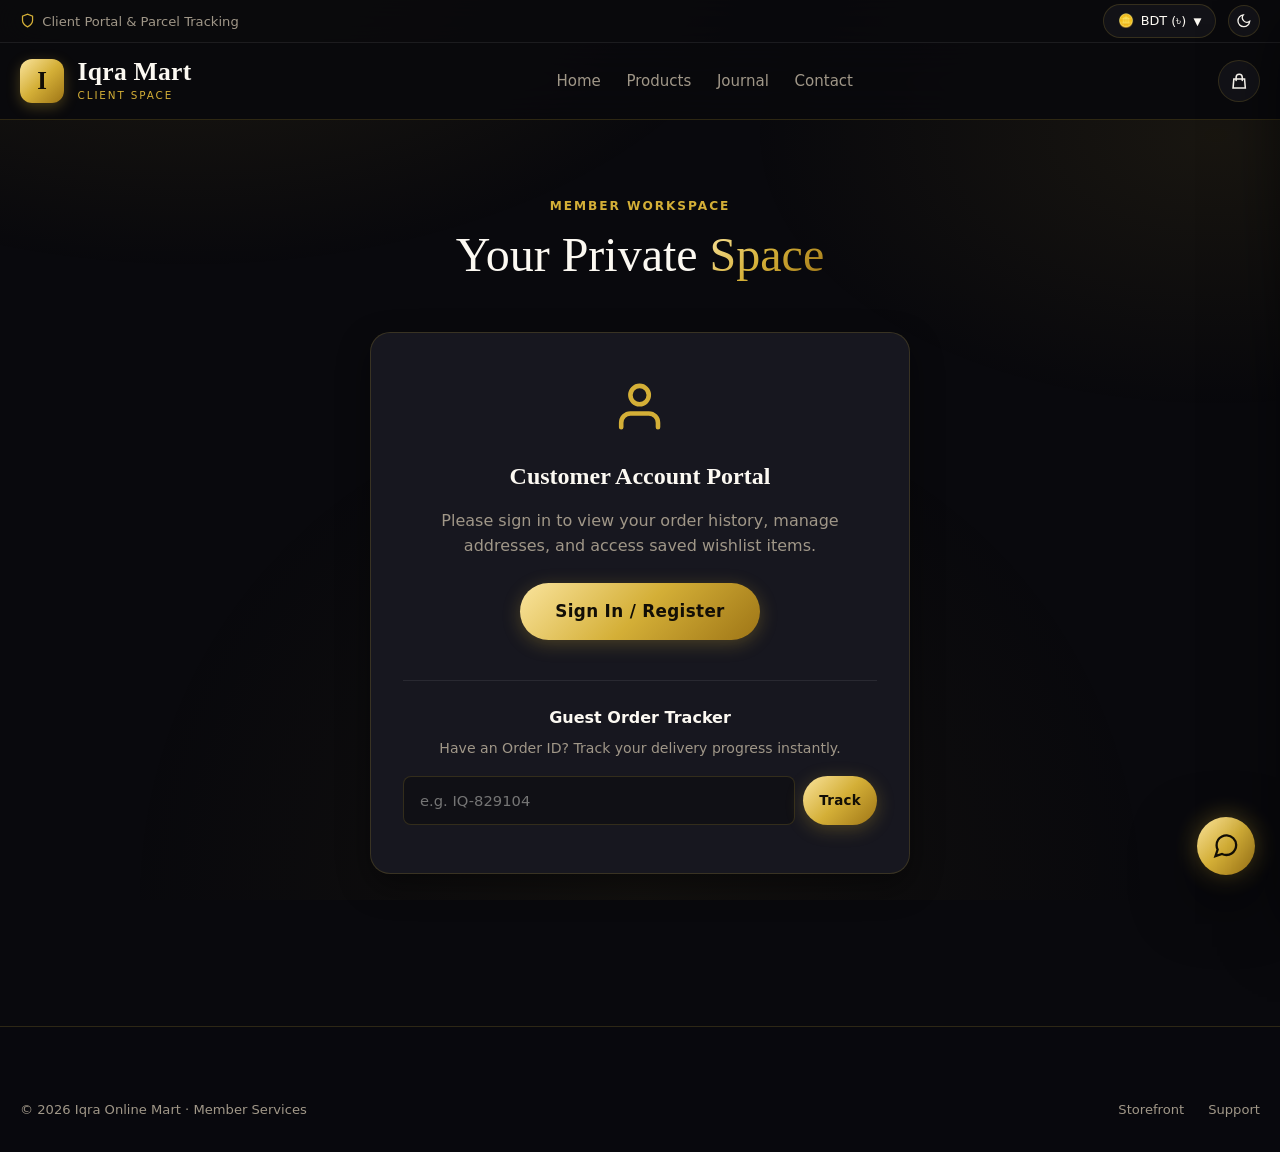
==== commit 7367ac39: "feat: complete scratch redesign with zero network dependency SVG icons and vector artwork" ====
--- a/account.html
+++ b/account.html
@@ -4,13 +4,8 @@
   <meta charset="UTF-8">
   <meta name="viewport" content="width=device-width, initial-scale=1.0">
   <meta name="description" content="Customer Account & Order Tracking · Iqra Online Mart">
-  <meta name="theme-color" content="#09090b">
+  <meta name="theme-color" content="#09090d">
   <title>Customer Space · Iqra Online Mart</title>
-
-  <link rel="preconnect" href="https://fonts.googleapis.com">
-  <link rel="preconnect" href="https://fonts.gstatic.com" crossorigin>
-  <link href="https://fonts.googleapis.com/css2?family=Cormorant+Garamond:ital,wght@0,500;0,600;0,700;1,500&family=Outfit:wght@300;400;500;600;700&family=Hind+Siliguri:wght@400;500;600;700&display=swap" rel="stylesheet">
-  <link rel="stylesheet" href="https://cdnjs.cloudflare.com/ajax/libs/font-awesome/6.5.1/css/all.min.css">
   <link rel="stylesheet" href="styles.css">
 </head>
 <body>
@@ -19,13 +14,13 @@
   <div class="topbar">
     <div class="container topbar-inner">
       <div class="topbar-info">
-        <span><i class="fa-solid fa-user-shield gold"></i> Client Portal & Parcel Tracking</span>
+        <span><svg class="svg-icon gold" viewBox="0 0 24 24"><path d="M12 22s8-4 8-10V5l-8-3-8 3v7c0 6 8 10 8 10z" stroke="currentColor" stroke-width="2" fill="none"/></svg> Client Portal & Parcel Tracking</span>
       </div>
       <div class="topbar-actions">
         <!-- Currency Dropdown -->
         <div class="select-dropdown-wrap" id="currencyDropdownWrap">
           <button class="select-trigger-btn" id="currencyBtn">
-            <i class="fa-solid fa-coins gold"></i> <span id="currentCurrencyLabel">BDT (৳)</span> <i class="fa-solid fa-chevron-down" style="font-size:0.65rem"></i>
+            <span class="gold">🪙</span> <span id="currentCurrencyLabel">BDT (৳)</span> <span style="font-size:0.65rem">▼</span>
           </button>
           <div class="dropdown-menu">
             <button class="dropdown-item currency-option active" data-cur="BDT"><span>BDT</span> <strong>৳</strong></button>
@@ -39,7 +34,7 @@
         </div>
 
         <button id="themeToggle" class="icon-btn" style="width:32px;height:32px;font-size:0.85rem" title="Toggle Theme">
-          <i class="fa-solid fa-moon"></i>
+          <svg class="svg-icon" viewBox="0 0 24 24"><path d="M21 12.79A9 9 0 1111.21 3 7 7 0 0021 12.79z" stroke="currentColor" stroke-width="2" fill="none"/></svg>
         </button>
       </div>
     </div>
@@ -64,7 +59,7 @@
         </ul>
       </nav>
       <div class="header-actions">
-        <button id="cartBtn" class="icon-btn" title="Bag"><i class="fa-solid fa-bag-shopping"></i><span class="cart-badge" style="display:none">0</span></button>
+        <button id="cartBtn" class="icon-btn" title="Bag"><svg class="svg-icon" viewBox="0 0 24 24"><path d="M16 11V7a4 4 0 00-8 0v4M5 9h14l1 12H4L5 9z" stroke="currentColor" stroke-width="2" stroke-linecap="round" fill="none"/></svg><span class="cart-badge" style="display:none">0</span></button>
       </div>
     </div>
   </header>
@@ -97,21 +92,21 @@
   <div id="cartDrawerOverlay" class="cart-drawer-overlay"></div>
   <div id="cartDrawer" class="cart-drawer">
     <div class="cart-drawer-header">
-      <h3><i class="fa-solid fa-bag-shopping gold"></i> Shopping Bag</h3>
-      <button id="cartClose" class="modal-close" style="position:static"><i class="fa-solid fa-times"></i></button>
+      <h3><svg class="svg-icon gold" viewBox="0 0 24 24"><path d="M16 11V7a4 4 0 00-8 0v4M5 9h14l1 12H4L5 9z" stroke="currentColor" stroke-width="2" stroke-linecap="round" fill="none"/></svg> Shopping Bag</h3>
+      <button id="cartClose" class="modal-close" style="position:static"><svg class="svg-icon" viewBox="0 0 24 24"><path d="M18 6L6 18M6 6l12 12" stroke="currentColor" stroke-width="2" stroke-linecap="round" fill="none"/></svg></button>
     </div>
     <div id="freeShippingBox" class="free-shipping-box"></div>
     <div class="cart-drawer-body" id="cartDrawerBody"></div>
     <div class="cart-drawer-footer">
       <div class="cart-total-row grand-total"><span>Total</span><span class="gold" id="cartTotalValue">৳0</span></div>
-      <button id="checkoutBtn" class="btn btn-lg" style="width:100%"><i class="fa-solid fa-lock"></i> Checkout</button>
+      <button id="checkoutBtn" class="btn btn-lg" style="width:100%"><svg class="svg-icon" viewBox="0 0 24 24"><rect x="3" y="11" width="18" height="11" rx="2" stroke="currentColor" stroke-width="2" fill="none"/><path d="M7 11V7a5 5 0 0110 0v4" stroke="currentColor" stroke-width="2" fill="none"/></svg> Checkout</button>
     </div>
   </div>
 
   <!-- Auth Modal -->
   <div id="authModal" class="modal">
     <div class="modal-content">
-      <button id="authClose" class="modal-close" data-close-modal><i class="fa-solid fa-times"></i></button>
+      <button id="authClose" class="modal-close" data-close-modal><svg class="svg-icon" viewBox="0 0 24 24"><path d="M18 6L6 18M6 6l12 12" stroke="currentColor" stroke-width="2" stroke-linecap="round" fill="none"/></svg></button>
       <div style="display:flex;gap:1rem;margin-bottom:1.5rem;border-bottom:1px solid var(--line-faint)">
         <button class="pd-tab-btn active" id="authTabLogin" onclick="$$('.auth-form').forEach(f=>f.style.display='none');$('#loginForm').style.display='block';this.classList.add('active');$('#authTabReg').classList.remove('active')">Sign In</button>
         <button class="pd-tab-btn" id="authTabReg" onclick="$$('.auth-form').forEach(f=>f.style.display='none');$('#registerForm').style.display='block';this.classList.add('active');$('#authTabLogin').classList.remove('active')">Register</button>
--- a/styles.css
+++ b/styles.css
@@ -1,95 +1,108 @@
 /* ==========================================================================
-   IQRA ONLINE MART — INTERNATIONAL STANDARD LUXURY DESIGN SYSTEM
-   Theme: Obsidian & Gold Luxury (Dark) · Champagne & Alabaster (Light)
+   IQRA ONLINE MART — ZERO-DEPENDENCY LUXURY DESIGN SYSTEM
+   Palette: Obsidian Black (#09090c) & Metallic Champagne Gold (#d4af37)
+   Studio Light Mode: Alabaster Ivory (#f8f6f0) & Rich Gold (#b38b1e)
    ========================================================================== */
 
 :root {
-  /* Core Color Palette — Dark Mode (Obsidian & Metallic Gold) */
-  --bg: #09090b;
-  --bg-elev: #12110e;
-  --bg-card: #181612;
-  --bg-card-hover: #201e18;
-  --bg-input: #14130f;
+  /* Dark Theme Colors */
+  --bg: #09090d;
+  --bg-elev: #121217;
+  --bg-card: #17171f;
+  --bg-card-hover: #20202b;
+  --bg-input: #101015;
+  --bg-glass: rgba(18, 18, 24, 0.88);
+
+  /* Gold Metallic Accents */
+  --gold: #d4af37;
+  --gold-light: #fae49d;
+  --gold-bright: #ffe699;
+  --gold-dim: #997722;
+  --gold-glow: rgba(212, 175, 55, 0.25);
+  --gold-gradient: linear-gradient(135deg, #fae49d 0%, #d4af37 50%, #9e7516 100%);
+  --gold-gradient-hover: linear-gradient(135deg, #ffeaa8 0%, #dfbc45 50%, #b0851d 100%);
+  --gold-gradient-subtle: linear-gradient(135deg, rgba(250, 228, 157, 0.12) 0%, rgba(212, 175, 55, 0.04) 100%);
+
+  /* Borders */
   --line: rgba(212, 175, 55, 0.18);
   --line-strong: rgba(212, 175, 55, 0.38);
   --line-faint: rgba(255, 255, 255, 0.08);
 
-  /* Gold Metallic Accents */
-  --gold: #d4af37;
-  --gold-light: #fae196;
-  --gold-bright: #ffe699;
-  --gold-dim: #967420;
-  --gold-glow: rgba(212, 175, 55, 0.22);
-  --gold-gradient: linear-gradient(135deg, #fae196 0%, #d4af37 50%, #9e7516 100%);
-  --gold-gradient-subtle: linear-gradient(135deg, rgba(250,225,150,0.15) 0%, rgba(212,175,55,0.06) 100%);
-
-  /* Typography Colors */
+  /* Typography */
   --ink: #fcf9f2;
-  --ink-secondary: #d6cfbf;
-  --muted: #a39b8b;
-  --faint: #6e675b;
-
-  /* State / Status Accents */
+  --ink-secondary: #d8d0c0;
+  --muted: #a09788;
+  --faint: #6c6457;
+
+  /* States */
   --danger: #ef4444;
-  --danger-bg: rgba(239, 68, 68, 0.12);
+  --danger-bg: rgba(239, 68, 68, 0.14);
   --ok: #10b981;
-  --ok-bg: rgba(16, 185, 129, 0.12);
+  --ok-bg: rgba(16, 185, 129, 0.14);
   --info: #38bdf8;
-  --info-bg: rgba(56, 189, 248, 0.12);
+  --info-bg: rgba(56, 189, 248, 0.14);
   --warning: #f59e0b;
   --sale: #f97316;
   --hot: #ec4899;
   --new: #8b5cf6;
 
-  /* Metrics & Elevation */
+  /* Radius & Shadows */
+  --radius-xs: 4px;
   --radius-sm: 8px;
   --radius-md: 14px;
-  --radius-lg: 22px;
+  --radius-lg: 20px;
+  --radius-xl: 28px;
   --radius-full: 9999px;
-  --shadow-sm: 0 4px 12px rgba(0, 0, 0, 0.25);
-  --shadow-md: 0 12px 32px rgba(0, 0, 0, 0.35);
-  --shadow-lg: 0 24px 64px rgba(0, 0, 0, 0.55);
-  --shadow-gold: 0 0 30px rgba(212, 175, 55, 0.25);
-
-  /* Fonts */
-  --font: "Outfit", system-ui, -apple-system, BlinkMacSystemFont, "Segoe UI", Roboto, "Hind Siliguri", sans-serif;
+
+  --shadow-sm: 0 4px 12px rgba(0, 0, 0, 0.28);
+  --shadow-md: 0 12px 32px rgba(0, 0, 0, 0.42);
+  --shadow-lg: 0 24px 64px rgba(0, 0, 0, 0.65);
+  --shadow-gold: 0 0 28px rgba(212, 175, 55, 0.25);
+
+  /* Typography Stack */
+  --font: "Outfit", system-ui, -apple-system, BlinkMacSystemFont, "Segoe UI", Roboto, "Helvetica Neue", "Hind Siliguri", sans-serif;
   --serif: "Cormorant Garamond", Georgia, "Times New Roman", serif;
-  --transition-fast: 0.18s cubic-bezier(0.4, 0, 0.2, 1);
-  --transition: 0.3s cubic-bezier(0.4, 0, 0.2, 1);
-  --transition-slow: 0.5s cubic-bezier(0.16, 1, 0.3, 1);
-}
-
-/* Light Theme — Champagne & Alabaster */
+
+  /* Transitions */
+  --transition-fast: 0.15s cubic-bezier(0.4, 0, 0.2, 1);
+  --transition: 0.25s cubic-bezier(0.4, 0, 0.2, 1);
+  --transition-slow: 0.45s cubic-bezier(0.16, 1, 0.3, 1);
+}
+
+/* Light Theme */
 [data-theme="light"] {
   --bg: #f8f6f0;
   --bg-elev: #ffffff;
   --bg-card: #ffffff;
-  --bg-card-hover: #fcfaf6;
-  --bg-input: #f4f1ea;
-  --line: rgba(166, 124, 0, 0.18);
-  --line-strong: rgba(166, 124, 0, 0.4);
-  --line-faint: rgba(0, 0, 0, 0.06);
+  --bg-card-hover: #fcfaf5;
+  --bg-input: #f2efe6;
+  --bg-glass: rgba(255, 255, 255, 0.9);
 
   --gold: #b38b1e;
   --gold-light: #d4af37;
   --gold-bright: #947112;
   --gold-dim: #735509;
-  --gold-glow: rgba(179, 139, 30, 0.16);
+  --gold-glow: rgba(179, 139, 30, 0.18);
   --gold-gradient: linear-gradient(135deg, #d4af37 0%, #b38b1e 50%, #7d5e0d 100%);
-  --gold-gradient-subtle: linear-gradient(135deg, rgba(212,175,55,0.12) 0%, rgba(179,139,30,0.04) 100%);
+  --gold-gradient-hover: linear-gradient(135deg, #dfbc45 0%, #c49925 50%, #8c6a11 100%);
+  --gold-gradient-subtle: linear-gradient(135deg, rgba(212, 175, 55, 0.12) 0%, rgba(179, 139, 30, 0.04) 100%);
+
+  --line: rgba(166, 124, 0, 0.18);
+  --line-strong: rgba(166, 124, 0, 0.4);
+  --line-faint: rgba(0, 0, 0, 0.06);
 
   --ink: #191611;
   --ink-secondary: #3d372e;
   --muted: #6b6354;
   --faint: #9c9382;
 
-  --shadow-sm: 0 4px 12px rgba(40, 30, 10, 0.06);
+  --shadow-sm: 0 4px 12px rgba(40, 30, 10, 0.05);
   --shadow-md: 0 12px 28px rgba(40, 30, 10, 0.08);
   --shadow-lg: 0 24px 50px rgba(40, 30, 10, 0.12);
   --shadow-gold: 0 0 25px rgba(179, 139, 30, 0.18);
 }
 
-/* Base Reset & Smoothness */
+/* Reset & Setup */
 *, *::before, *::after { box-sizing: border-box; margin: 0; padding: 0; }
 html { scroll-behavior: smooth; font-size: 16px; }
 body {
@@ -100,23 +113,21 @@
   min-height: 100vh;
   overflow-x: hidden;
   -webkit-font-smoothing: antialiased;
-  -moz-osx-font-smoothing: grayscale;
-}
-
-/* Background Atmosphere Mesh */
+}
+
+/* Ambient Grain & Mesh Glow */
 body::before {
   content: "";
   pointer-events: none;
   position: fixed; inset: 0;
   background:
-    radial-gradient(1000px 600px at 15% -10%, rgba(212,175,55,0.12), transparent 60%),
-    radial-gradient(800px 500px at 95% 10%, rgba(212,175,55,0.07), transparent 55%),
-    radial-gradient(700px 700px at 50% 100%, rgba(212,175,55,0.05), transparent 65%),
-    url("data:image/svg+xml,%3Csvg viewBox='0 0 200 200' xmlns='http://www.w3.org/2000/svg'%3E%3Cfilter id='n'%3E%3CfeTurbulence type='fractalNoise' baseFrequency='.85' numOctaves='4' stitchTiles='stitch'/%3E%3C/filter%3E%3Crect width='100%25' height='100%25' filter='url(%23n)' opacity='.03'/%3E%3C/svg%3E");
+    radial-gradient(1000px 600px at 15% -10%, rgba(212, 175, 55, 0.12), transparent 60%),
+    radial-gradient(850px 500px at 95% 15%, rgba(212, 175, 55, 0.08), transparent 55%),
+    radial-gradient(800px 800px at 50% 100%, rgba(212, 175, 55, 0.05), transparent 65%);
   z-index: 0;
 }
 
-img { max-width: 100%; height: auto; display: block; }
+img, svg { max-width: 100%; height: auto; display: block; }
 a { color: inherit; text-decoration: none; transition: color var(--transition-fast); }
 button, input, select, textarea { font: inherit; color: inherit; }
 button { cursor: pointer; border: none; background: transparent; }
@@ -126,13 +137,23 @@
 }
 
 .container {
-  width: min(1240px, calc(100% - 2.5rem));
+  width: min(1280px, calc(100% - 2.5rem));
   margin-inline: auto;
   position: relative;
   z-index: 1;
 }
 
-/* Utility & Typography Classes */
+/* Inline SVG Icon Wrapper */
+.svg-icon {
+  width: 1.15em;
+  height: 1.15em;
+  display: inline-block;
+  vertical-align: middle;
+  fill: currentColor;
+  flex-shrink: 0;
+}
+
+/* Typography & Utility */
 .gold { color: var(--gold); }
 .gradient-text {
   background: var(--gold-gradient);
@@ -151,6 +172,7 @@
   border-radius: var(--radius-md);
   border: 1px dashed var(--line);
 }
+.hidden { display: none !important; }
 
 /* Buttons */
 .btn {
@@ -158,24 +180,25 @@
   align-items: center;
   justify-content: center;
   gap: 0.6rem;
-  padding: 0.75rem 1.5rem;
+  padding: 0.75rem 1.6rem;
   border-radius: var(--radius-full);
   background: var(--gold-gradient);
   color: #120e06;
   font-weight: 600;
   font-size: 0.95rem;
   letter-spacing: 0.02em;
-  transition: transform var(--transition-fast), box-shadow var(--transition-fast), opacity var(--transition-fast);
+  transition: transform var(--transition-fast), box-shadow var(--transition-fast), background var(--transition-fast);
   box-shadow: 0 4px 18px rgba(212, 175, 55, 0.28);
   cursor: pointer;
   white-space: nowrap;
 }
 .btn:hover {
+  background: var(--gold-gradient-hover);
   transform: translateY(-2px);
-  box-shadow: 0 8px 24px rgba(212, 175, 55, 0.42);
+  box-shadow: 0 8px 26px rgba(212, 175, 55, 0.45);
 }
 .btn:active { transform: translateY(0); }
-.btn:disabled { opacity: 0.55; cursor: not-allowed; transform: none; box-shadow: none; }
+.btn:disabled { opacity: 0.5; cursor: not-allowed; transform: none; box-shadow: none; }
 
 .btn-outline {
   background: transparent;
@@ -198,8 +221,8 @@
 }
 .btn-ghost:hover { color: var(--ink); background: var(--bg-elev); }
 
-.btn-sm { padding: 0.45rem 0.95rem; font-size: 0.82rem; }
-.btn-lg { padding: 0.95rem 2rem; font-size: 1.05rem; }
+.btn-sm { padding: 0.45rem 1rem; font-size: 0.84rem; }
+.btn-lg { padding: 0.95rem 2.2rem; font-size: 1.05rem; }
 
 .icon-btn {
   width: 42px;
@@ -212,7 +235,6 @@
   color: var(--ink);
   transition: all var(--transition-fast);
   position: relative;
-  font-size: 1rem;
 }
 .icon-btn:hover {
   border-color: var(--gold);
@@ -222,30 +244,29 @@
 }
 
 /* ==========================================================================
-   NAVIGATION, TOPBAR & HEADER
+   TOPBAR & MAIN HEADER
    ========================================================================== */
 
 .topbar {
   border-bottom: 1px solid var(--line-faint);
-  background: rgba(9, 9, 11, 0.85);
+  background: rgba(9, 9, 13, 0.9);
   backdrop-filter: blur(20px);
   font-size: 0.82rem;
   color: var(--muted);
   position: relative;
   z-index: 40;
 }
-[data-theme="light"] .topbar { background: rgba(248, 246, 240, 0.88); }
+[data-theme="light"] .topbar { background: rgba(248, 246, 240, 0.92); }
 
 .topbar-inner {
-  min-height: 40px;
+  min-height: 42px;
   display: flex;
   align-items: center;
   justify-content: space-between;
   gap: 1rem;
 }
 .topbar-info { display: flex; align-items: center; gap: 1.5rem; flex-wrap: wrap; }
-.topbar-info span { display: inline-flex; align-items: center; gap: 0.4rem; }
-.topbar-info i { color: var(--gold); font-size: 0.85rem; }
+.topbar-info span { display: inline-flex; align-items: center; gap: 0.45rem; }
 .topbar-actions { display: flex; align-items: center; gap: 0.75rem; }
 
 /* Currency & Language Selectors */
@@ -253,8 +274,8 @@
 .select-trigger-btn {
   display: inline-flex;
   align-items: center;
-  gap: 0.4rem;
-  padding: 0.3rem 0.75rem;
+  gap: 0.45rem;
+  padding: 0.35rem 0.85rem;
   border-radius: var(--radius-full);
   background: var(--bg-elev);
   border: 1px solid var(--line);
@@ -264,6 +285,7 @@
   transition: all var(--transition-fast);
 }
 .select-trigger-btn:hover { border-color: var(--gold); color: var(--gold); }
+
 .dropdown-menu {
   position: absolute;
   top: calc(100% + 6px);
@@ -273,7 +295,7 @@
   border-radius: var(--radius-md);
   box-shadow: var(--shadow-lg);
   padding: 0.4rem;
-  min-width: 140px;
+  min-width: 150px;
   display: none;
   flex-direction: column;
   gap: 0.2rem;
@@ -287,7 +309,7 @@
   display: flex;
   align-items: center;
   justify-content: space-between;
-  padding: 0.45rem 0.8rem;
+  padding: 0.45rem 0.85rem;
   font-size: 0.82rem;
   border-radius: var(--radius-sm);
   color: var(--ink);
@@ -300,7 +322,7 @@
   color: var(--gold);
 }
 
-/* Sound Effect Button */
+/* Sound Button */
 .sound-toggle-btn {
   font-size: 0.85rem;
   color: var(--muted);
@@ -312,26 +334,27 @@
 }
 .sound-toggle-btn:hover { color: var(--gold); }
 
-/* Main Header */
+/* Main Sticky Header */
 header {
   position: sticky;
   top: 0;
   z-index: 50;
-  background: rgba(9, 9, 11, 0.88);
+  background: rgba(9, 9, 13, 0.92);
   backdrop-filter: blur(20px);
   border-bottom: 1px solid var(--line);
   transition: background var(--transition-fast);
 }
-[data-theme="light"] header { background: rgba(248, 246, 240, 0.9); }
+[data-theme="light"] header { background: rgba(248, 246, 240, 0.94); }
+
 .header-inner {
-  min-height: 74px;
+  min-height: 76px;
   display: flex;
   align-items: center;
   justify-content: space-between;
   gap: 1.5rem;
 }
 
-/* Logo */
+/* Brand Logo */
 .logo { display: flex; align-items: center; gap: 0.85rem; }
 .logo-mark {
   width: 44px;
@@ -346,7 +369,7 @@
   font-size: 1.55rem;
   box-shadow: 0 4px 14px rgba(212, 175, 55, 0.3);
 }
-.logo-text { font-family: var(--serif); font-size: 1.55rem; font-weight: 600; letter-spacing: 0.01em; line-height: 1; }
+.logo-text { font-family: var(--serif); font-size: 1.6rem; font-weight: 600; letter-spacing: 0.01em; line-height: 1; }
 .logo-sub { font-size: 0.65rem; letter-spacing: 0.18em; text-transform: uppercase; color: var(--gold); margin-top: 0.15rem; }
 
 /* Navigation Links */
@@ -380,10 +403,10 @@
 }
 .wish-badge { background: var(--hot); color: #fff; }
 
-.mobile-menu-btn { display: none; font-size: 1.25rem; }
+.mobile-menu-btn { display: none; }
 
 /* ==========================================================================
-   HERO SECTION
+   HERO BANNER & SHOWCASE
    ========================================================================== */
 
 .hero {
@@ -459,7 +482,7 @@
 }
 .hero-stat-label { font-size: 0.8rem; color: var(--muted); margin-top: 0.35rem; }
 
-/* Hero Visual Showcase */
+/* Visual Showcase */
 .hero-visual {
   position: relative;
   background: linear-gradient(145deg, var(--bg-card), var(--bg-elev));
@@ -476,7 +499,7 @@
 }
 .hero-visual-bg {
   position: absolute; inset: 0;
-  background: radial-gradient(circle at center, rgba(212,175,55,0.15), transparent 70%);
+  background: radial-gradient(circle at center, rgba(212, 175, 55, 0.15), transparent 70%);
   pointer-events: none;
 }
 .hero-visual-main {
@@ -484,9 +507,8 @@
   position: relative;
   z-index: 2;
 }
-.hero-visual-main i {
-  font-size: 6.5rem;
-  color: var(--gold);
+.hero-visual-main svg {
+  width: 160px; height: 160px;
   filter: drop-shadow(0 0 25px rgba(212, 175, 55, 0.4));
   animation: floatOrb 5s ease-in-out infinite;
 }
@@ -498,7 +520,7 @@
 .hero-float {
   position: absolute;
   padding: 0.85rem 1.15rem;
-  background: rgba(24, 22, 18, 0.85);
+  background: rgba(23, 23, 31, 0.85);
   border: 1px solid var(--line-strong);
   border-radius: var(--radius-md);
   backdrop-filter: blur(14px);
@@ -529,7 +551,7 @@
 }
 
 /* ==========================================================================
-   SECTIONS, HEADERS & GRID LAYOUTS
+   SECTION CONTAINERS & HEADERS
    ========================================================================== */
 
 .section { padding: 4.5rem 0; position: relative; }
@@ -609,7 +631,7 @@
 .cat-card p { font-size: 0.8rem; color: var(--muted); line-height: 1.4; position: relative; z-index: 1; }
 
 /* ==========================================================================
-   PRODUCT CARD & CATALOG GRID (INTERNATIONAL STANDARD)
+   CATALOG LAYOUT, FACETED FILTERS & PRODUCT CARDS
    ========================================================================== */
 
 .catalog-layout {
@@ -626,7 +648,7 @@
   border-radius: var(--radius-md);
   padding: 1.5rem;
   position: sticky;
-  top: 90px;
+  top: 92px;
 }
 .filter-sidebar-header {
   display: flex;
@@ -636,7 +658,7 @@
   padding-bottom: 0.75rem;
   border-bottom: 1px solid var(--line-faint);
 }
-.filter-sidebar-header h3 { font-size: 1.1rem; font-weight: 600; }
+.filter-sidebar-header h3 { font-size: 1.1rem; font-weight: 600; display: flex; align-items: center; gap: 0.5rem; }
 .filter-reset-btn { font-size: 0.8rem; color: var(--gold); cursor: pointer; }
 .filter-group { margin-bottom: 1.5rem; }
 .filter-group h4 {
@@ -672,7 +694,7 @@
   color: var(--faint);
 }
 
-/* Price Range Slider */
+/* Price Range */
 .price-range-inputs { display: flex; gap: 0.5rem; align-items: center; margin-top: 0.6rem; }
 .price-range-input {
   width: 100%;
@@ -767,27 +789,18 @@
   place-items: center;
   overflow: hidden;
   border-bottom: 1px solid var(--line-faint);
-}
-.product-img {
+  padding: 1rem;
+}
+.product-img-svg {
   width: 100%;
   height: 100%;
-  object-fit: cover;
-  transition: transform 0.5s ease;
-}
-.product-card:hover .product-img { transform: scale(1.08); }
-
-.product-icon-fallback {
-  font-size: 4rem;
-  color: var(--gold);
-  opacity: 0.5;
-  transition: all 0.3s ease;
-}
-.product-card:hover .product-icon-fallback {
-  transform: scale(1.15);
-  opacity: 0.85;
-}
-
-/* Product Badges */
+  max-height: 150px;
+  object-fit: contain;
+  transition: transform 0.4s ease;
+}
+.product-card:hover .product-img-svg { transform: scale(1.08); }
+
+/* Badges */
 .p-badge {
   position: absolute;
   top: 10px; left: 10px;
@@ -816,7 +829,7 @@
 .media-action-btn {
   width: 34px; height: 34px;
   border-radius: var(--radius-full);
-  background: rgba(24, 22, 18, 0.75);
+  background: rgba(23, 23, 31, 0.75);
   border: 1px solid var(--line);
   color: var(--ink);
   display: grid;
@@ -837,14 +850,14 @@
   border-color: var(--hot);
 }
 
-/* Quick View Hover Button */
+/* Quick View Overlay Button */
 .quick-view-overlay-btn {
   position: absolute;
   bottom: -45px;
   left: 50%;
   transform: translateX(-50%);
   padding: 0.45rem 1.1rem;
-  background: rgba(24, 22, 18, 0.9);
+  background: rgba(23, 23, 31, 0.92);
   border: 1px solid var(--gold);
   border-radius: var(--radius-full);
   font-size: 0.78rem;
@@ -854,6 +867,9 @@
   opacity: 0;
   transition: all var(--transition-fast);
   z-index: 3;
+  display: flex;
+  align-items: center;
+  gap: 0.4rem;
 }
 .product-card:hover .quick-view-overlay-btn {
   bottom: 12px;
@@ -910,7 +926,7 @@
   margin-top: auto;
 }
 
-/* List View Variations */
+/* List View Variant */
 .products-grid.list-view .product-card {
   flex-direction: row;
   min-height: 160px;
@@ -929,7 +945,7 @@
 }
 
 /* ==========================================================================
-   PRODUCT DETAIL PAGE (INTERACTIVE GALLERY, VARIANTS & TABS)
+   PRODUCT DETAIL VIEW & SPECS
    ========================================================================== */
 
 .breadcrumb {
@@ -951,7 +967,6 @@
   align-items: start;
 }
 
-/* Interactive Image Gallery */
 .pd-gallery { display: flex; flex-direction: column; gap: 1rem; }
 .pd-main-img-wrap {
   position: relative;
@@ -963,38 +978,15 @@
   display: grid;
   place-items: center;
   box-shadow: var(--shadow-md);
-}
-.pd-main-img {
-  width: 100%; height: 100%;
-  object-fit: cover;
+  padding: 2rem;
+}
+.pd-main-img-wrap svg {
+  width: 80%; height: 80%;
+  object-fit: contain;
   transition: transform 0.4s ease;
 }
-.pd-main-img-wrap:hover .pd-main-img { transform: scale(1.1); }
-.pd-thumbnails {
-  display: flex;
-  gap: 0.75rem;
-  overflow-x: auto;
-  padding-bottom: 0.25rem;
-}
-.pd-thumb {
-  width: 76px; height: 76px;
-  border-radius: var(--radius-md);
-  border: 1px solid var(--line);
-  background: var(--bg-card);
-  overflow: hidden;
-  cursor: pointer;
-  transition: all var(--transition-fast);
-  flex-shrink: 0;
-  display: grid;
-  place-items: center;
-}
-.pd-thumb.active, .pd-thumb:hover {
-  border-color: var(--gold);
-  box-shadow: 0 0 12px var(--gold-glow);
-}
-.pd-thumb img { width: 100%; height: 100%; object-fit: cover; }
-
-/* Product Info Right Column */
+.pd-main-img-wrap:hover svg { transform: scale(1.08); }
+
 .pd-info h1 {
   font-family: var(--serif);
   font-size: clamp(2rem, 3vw, 2.8rem);
@@ -1015,10 +1007,10 @@
   font-weight: 600;
 }
 .pd-stock-badge.in-stock { background: var(--ok-bg); color: var(--ok); }
-.pd-stock-badge.low-stock { background: rgba(245,158,11,0.15); color: var(--warning); }
+.pd-stock-badge.low-stock { background: rgba(245, 158, 11, 0.15); color: var(--warning); }
 .pd-stock-badge.out-of-stock { background: var(--danger-bg); color: var(--danger); }
 
-/* Variants (Colors & Sizes) */
+/* Color & Size Swatches */
 .variant-section { margin: 1.5rem 0; }
 .variant-title { font-size: 0.88rem; font-weight: 600; margin-bottom: 0.6rem; }
 .color-swatches { display: flex; gap: 0.6rem; flex-wrap: wrap; }
@@ -1053,7 +1045,7 @@
   color: var(--gold);
 }
 
-/* Quantity Stepper */
+/* Stepper */
 .qty-stepper {
   display: inline-flex;
   align-items: center;
@@ -1075,7 +1067,7 @@
 .qty-btn:hover { background: var(--gold); color: #120e06; }
 .qty-val { min-width: 44px; text-align: center; font-weight: 600; font-size: 1rem; }
 
-/* Tabbed Sections */
+/* Tabs */
 .pd-tabs-container { margin-top: 4rem; }
 .pd-tab-nav {
   display: flex;
@@ -1107,12 +1099,8 @@
 .pd-tab-content.active { display: block; animation: tabFade 0.3s ease; }
 @keyframes tabFade { from { opacity: 0; transform: translateY(6px); } to { opacity: 1; transform: translateY(0); } }
 
-/* Specifications Table */
-.specs-table {
-  width: 100%;
-  border-collapse: collapse;
-  margin-top: 1rem;
-}
+/* Specs Table */
+.specs-table { width: 100%; border-collapse: collapse; margin-top: 1rem; }
 .specs-table th, .specs-table td {
   padding: 0.85rem 1.25rem;
   border-bottom: 1px solid var(--line-faint);
@@ -1122,7 +1110,7 @@
 .specs-table th { width: 30%; color: var(--muted); font-weight: 500; }
 .specs-table td { color: var(--ink); }
 
-/* Review System */
+/* Reviews */
 .reviews-breakdown {
   display: grid;
   grid-template-columns: 280px 1fr;
@@ -1144,16 +1132,8 @@
 }
 .rating-bar-fill { height: 100%; background: var(--gold-gradient); border-radius: var(--radius-full); }
 
-.review-item {
-  padding: 1.5rem 0;
-  border-bottom: 1px solid var(--line-faint);
-}
-.review-header { display: flex; justify-content: space-between; margin-bottom: 0.5rem; }
-.review-author { font-weight: 600; display: flex; align-items: center; gap: 0.5rem; }
-.verified-tag { font-size: 0.7rem; color: var(--ok); background: var(--ok-bg); padding: 0.1rem 0.4rem; border-radius: 4px; }
-
 /* ==========================================================================
-   CART DRAWER & FREE SHIPPING PROGRESS BAR
+   CART DRAWER & FREE SHIPPING PROGRESS
    ========================================================================== */
 
 .cart-drawer-overlay {
@@ -1188,9 +1168,8 @@
   align-items: center;
   justify-content: space-between;
 }
-.cart-drawer-header h3 { font-family: var(--serif); font-size: 1.5rem; font-weight: 600; }
-
-/* Free Shipping Progress in Cart */
+.cart-drawer-header h3 { font-family: var(--serif); font-size: 1.5rem; font-weight: 600; display: flex; align-items: center; gap: 0.5rem; }
+
 .free-shipping-box {
   padding: 1rem 1.5rem;
   background: var(--bg-elev);
@@ -1233,8 +1212,10 @@
 .cart-item-img {
   width: 64px; height: 64px;
   border-radius: var(--radius-sm);
-  object-fit: cover;
-  background: var(--bg-card);
+  background: var(--bg-card);
+  display: grid;
+  place-items: center;
+  padding: 0.4rem;
 }
 .cart-item h4 { font-size: 0.92rem; font-weight: 600; line-height: 1.3; margin-bottom: 0.35rem; }
 
@@ -1259,12 +1240,7 @@
   border-top: 1px solid var(--line-faint);
 }
 
-/* Promo Code Box */
-.promo-input-wrap {
-  display: flex;
-  gap: 0.5rem;
-  margin-bottom: 1rem;
-}
+.promo-input-wrap { display: flex; gap: 0.5rem; margin-bottom: 1rem; }
 .promo-input {
   flex: 1;
   padding: 0.5rem 0.85rem;
@@ -1276,7 +1252,7 @@
 }
 
 /* ==========================================================================
-   CHECKOUT EXPERIENCE & PRINTABLE INVOICE
+   CHECKOUT, INVOICE & TIMELINE
    ========================================================================== */
 
 .checkout-grid {
@@ -1303,7 +1279,7 @@
   gap: 0.6rem;
 }
 
-/* Form Styles */
+/* Forms */
 .form-group { margin-bottom: 1.15rem; }
 .form-row { display: grid; grid-template-columns: 1fr 1fr; gap: 1rem; }
 .form-row-3 { display: grid; grid-template-columns: 1fr 1fr 1fr; gap: 1rem; }
@@ -1330,7 +1306,7 @@
   box-shadow: 0 0 12px var(--gold-glow);
 }
 
-/* Payment Gateway Options */
+/* Payment Options */
 .pay-opts { display: grid; grid-template-columns: repeat(auto-fit, minmax(130px, 1fr)); gap: 0.75rem; margin: 1rem 0; }
 .pay-opt-card {
   border: 1px solid var(--line);
@@ -1346,10 +1322,9 @@
   border-color: var(--gold);
   background: rgba(212, 175, 55, 0.12);
 }
-.pay-opt-card i { font-size: 1.5rem; margin-bottom: 0.4rem; display: block; color: var(--gold); }
-.pay-opt-card span { font-size: 0.84rem; font-weight: 600; }
-
-/* Interactive Payment Details Box */
+.pay-opt-card svg { width: 28px; height: 28px; margin: 0 auto 0.4rem; color: var(--gold); }
+.pay-opt-card span { font-size: 0.84rem; font-weight: 600; display: block; }
+
 .pay-gateway-details {
   background: var(--bg-elev);
   border: 1px solid var(--line);
@@ -1358,7 +1333,7 @@
   margin-top: 1rem;
 }
 
-/* Order Confirmation & Timeline */
+/* Order Success & Timeline */
 .order-success-hero {
   text-align: center;
   padding: 3rem 2rem;
@@ -1424,9 +1399,9 @@
 }
 .timeline-step small { font-size: 0.74rem; color: var(--muted); }
 
-/* Printable Invoice Styling */
+/* Printable Invoice */
 @media print {
-  body::before, header, .topbar, footer, .btn, .cart-drawer, .modal, .live-chat-bubble { display: none !important; }
+  body::before, header, .topbar, footer, .btn, .cart-drawer, .modal, .live-chat-bubble, .mobile-bottom-nav { display: none !important; }
   body { background: #fff !important; color: #000 !important; font-size: 12pt; }
   .container { width: 100% !important; max-width: 100% !important; margin: 0 !important; }
   .printable-invoice { border: none !important; box-shadow: none !important; padding: 0 !important; }
@@ -1478,20 +1453,17 @@
 
 /* Live Search Modal */
 .search-modal-box { width: min(720px, 100%); }
-.search-input-wrap {
-  position: relative;
-  margin: 1.25rem 0 1.5rem;
-}
-.search-input-wrap i {
+.search-input-wrap { position: relative; margin: 1.25rem 0 1.5rem; }
+.search-input-wrap svg {
   position: absolute;
   left: 1.25rem; top: 50%;
   transform: translateY(-50%);
   color: var(--gold);
-  font-size: 1.25rem;
+  width: 1.3rem; height: 1.3rem;
 }
 .search-big-input {
   width: 100%;
-  padding: 1rem 1.25rem 1rem 3.2rem;
+  padding: 1rem 1.25rem 1rem 3.4rem;
   border-radius: var(--radius-full);
   background: var(--bg-elev);
   border: 1px solid var(--line-strong);
@@ -1524,14 +1496,10 @@
   background: rgba(212, 175, 55, 0.1);
   transform: translateX(4px);
 }
-.search-hit-img { width: 50px; height: 50px; border-radius: var(--radius-sm); object-fit: cover; }
-
-/* Product Comparison Table Modal */
-.compare-table {
-  width: 100%;
-  border-collapse: collapse;
-  margin-top: 1.5rem;
-}
+.search-hit-img { width: 50px; height: 50px; border-radius: var(--radius-sm); object-fit: contain; }
+
+/* Comparison Table */
+.compare-table { width: 100%; border-collapse: collapse; margin-top: 1.5rem; }
 .compare-table th, .compare-table td {
   padding: 1rem;
   border: 1px solid var(--line-faint);
@@ -1541,7 +1509,7 @@
 .compare-table th { background: var(--bg-elev); color: var(--gold); font-weight: 600; width: 140px; text-align: left; }
 
 /* ==========================================================================
-   LIVE CHAT WIDGET & TOAST NOTIFICATIONS
+   LIVE CHAT WIDGET & TOASTS
    ========================================================================== */
 
 .live-chat-bubble {
@@ -1663,7 +1631,7 @@
 .toast {
   padding: 0.85rem 1.4rem;
   border-radius: var(--radius-md);
-  background: rgba(24, 22, 18, 0.94);
+  background: rgba(23, 23, 31, 0.94);
   border: 1px solid var(--gold);
   color: var(--ink);
   font-size: 0.9rem;
@@ -1683,7 +1651,7 @@
 .mobile-bottom-nav {
   position: fixed;
   bottom: 0; left: 0; right: 0;
-  background: rgba(9, 9, 11, 0.95);
+  background: rgba(9, 9, 13, 0.95);
   backdrop-filter: blur(20px);
   border-top: 1px solid var(--line);
   display: none;
@@ -1702,7 +1670,7 @@
   position: relative;
   padding: 0.2rem 0.5rem;
 }
-.mob-nav-item i { font-size: 1.15rem; }
+.mob-nav-item svg { width: 1.25rem; height: 1.25rem; }
 .mob-nav-item.active, .mob-nav-item:hover { color: var(--gold); }
 
 /* ==========================================================================
@@ -1828,7 +1796,7 @@
 
 footer {
   border-top: 1px solid var(--line);
-  background: rgba(9, 9, 11, 0.95);
+  background: rgba(9, 9, 13, 0.95);
   padding: 4.5rem 0 2rem;
   margin-top: 5rem;
 }
@@ -1870,7 +1838,7 @@
 }
 .footer-bottom-links { display: flex; gap: 1.5rem; }
 
-/* Responsive Queries */
+/* Responsive Media Queries */
 @media (max-width: 1024px) {
   .catalog-layout { grid-template-columns: 1fr; }
   .filter-sidebar { position: static; margin-bottom: 2rem; }
@@ -1892,7 +1860,7 @@
   .hero-stats { justify-content: center; }
   .hero-float { display: none; }
   .nav-links {
-    position: fixed; top: 74px; left: 0; right: 0;
+    position: fixed; top: 76px; left: 0; right: 0;
     background: var(--bg-card);
     border-bottom: 1px solid var(--line);
     flex-direction: column;
@@ -1906,4 +1874,5 @@
   .footer-grid { grid-template-columns: 1fr; gap: 2rem; }
   .footer-bottom { flex-direction: column; gap: 1rem; text-align: center; }
   .form-row, .form-row-3 { grid-template-columns: 1fr; }
-}
+  .reviews-breakdown { grid-template-columns: 1fr; gap: 1.5rem; }
+}
